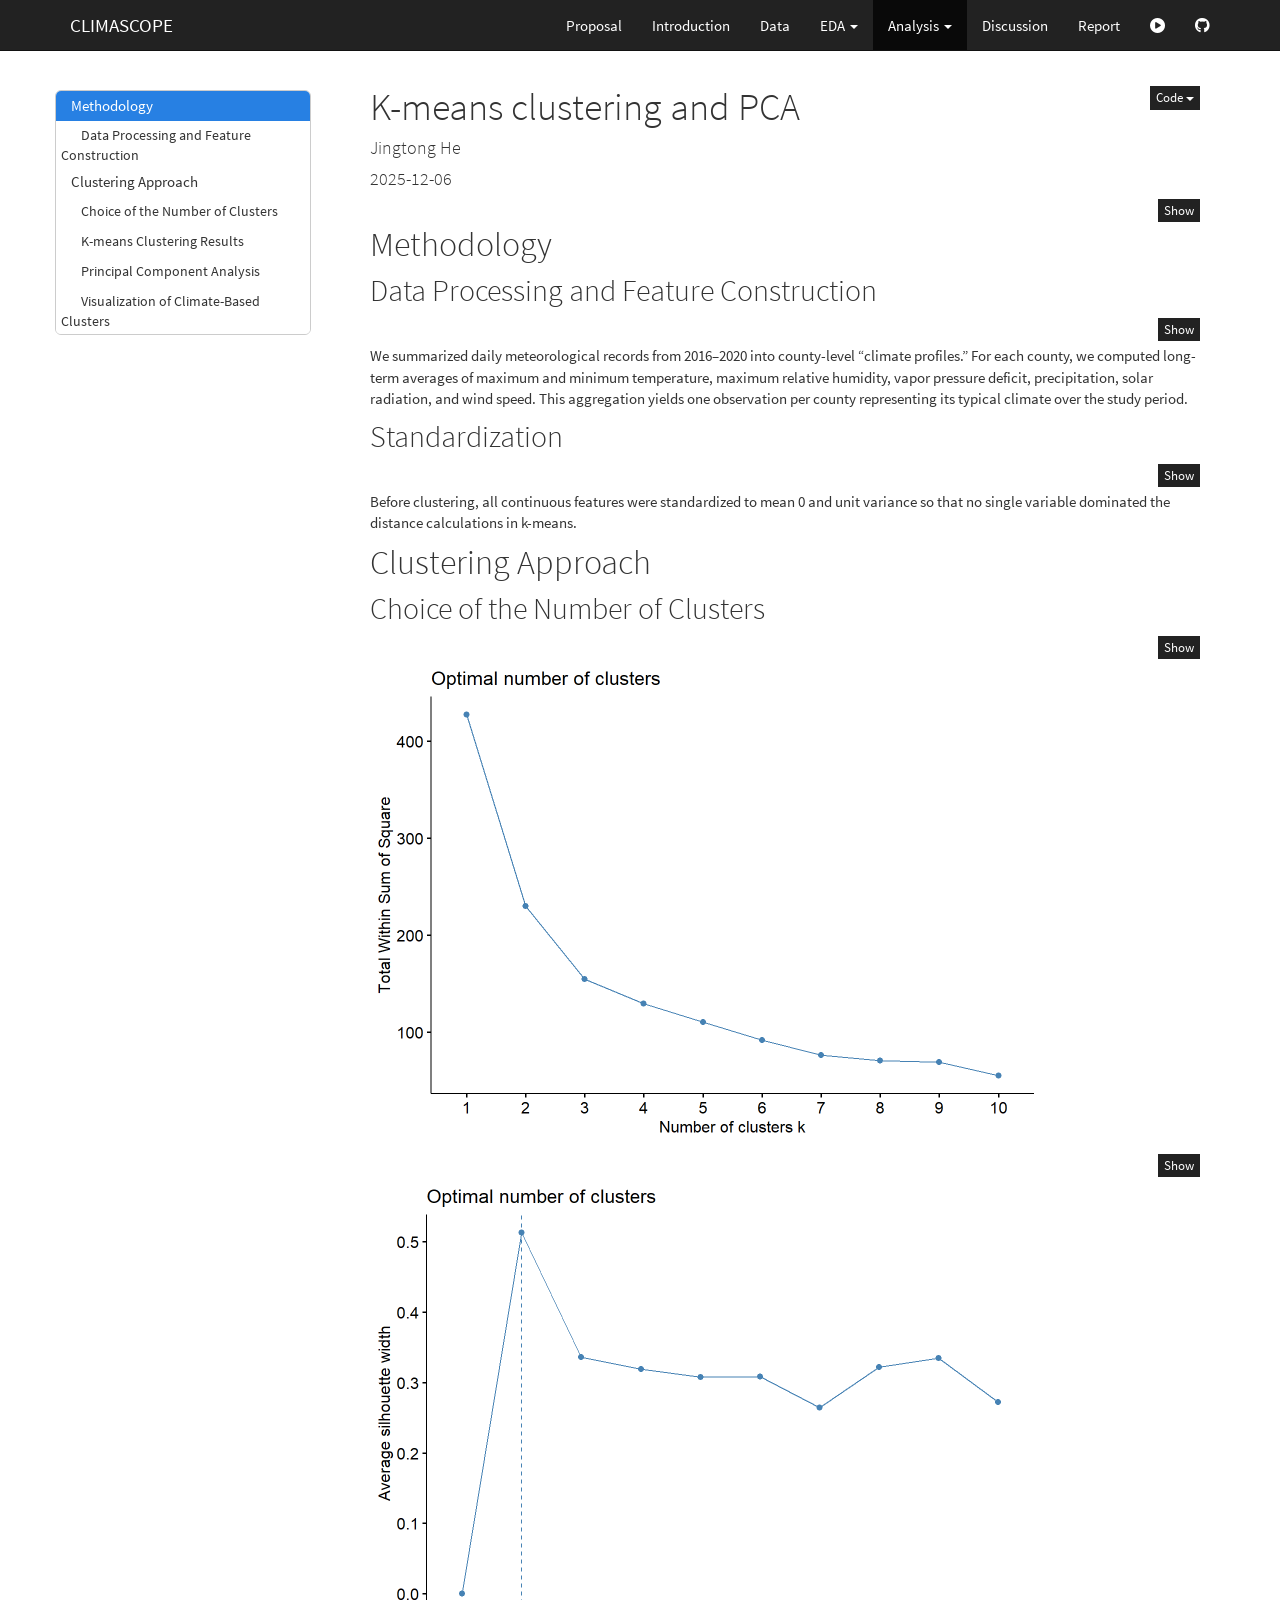
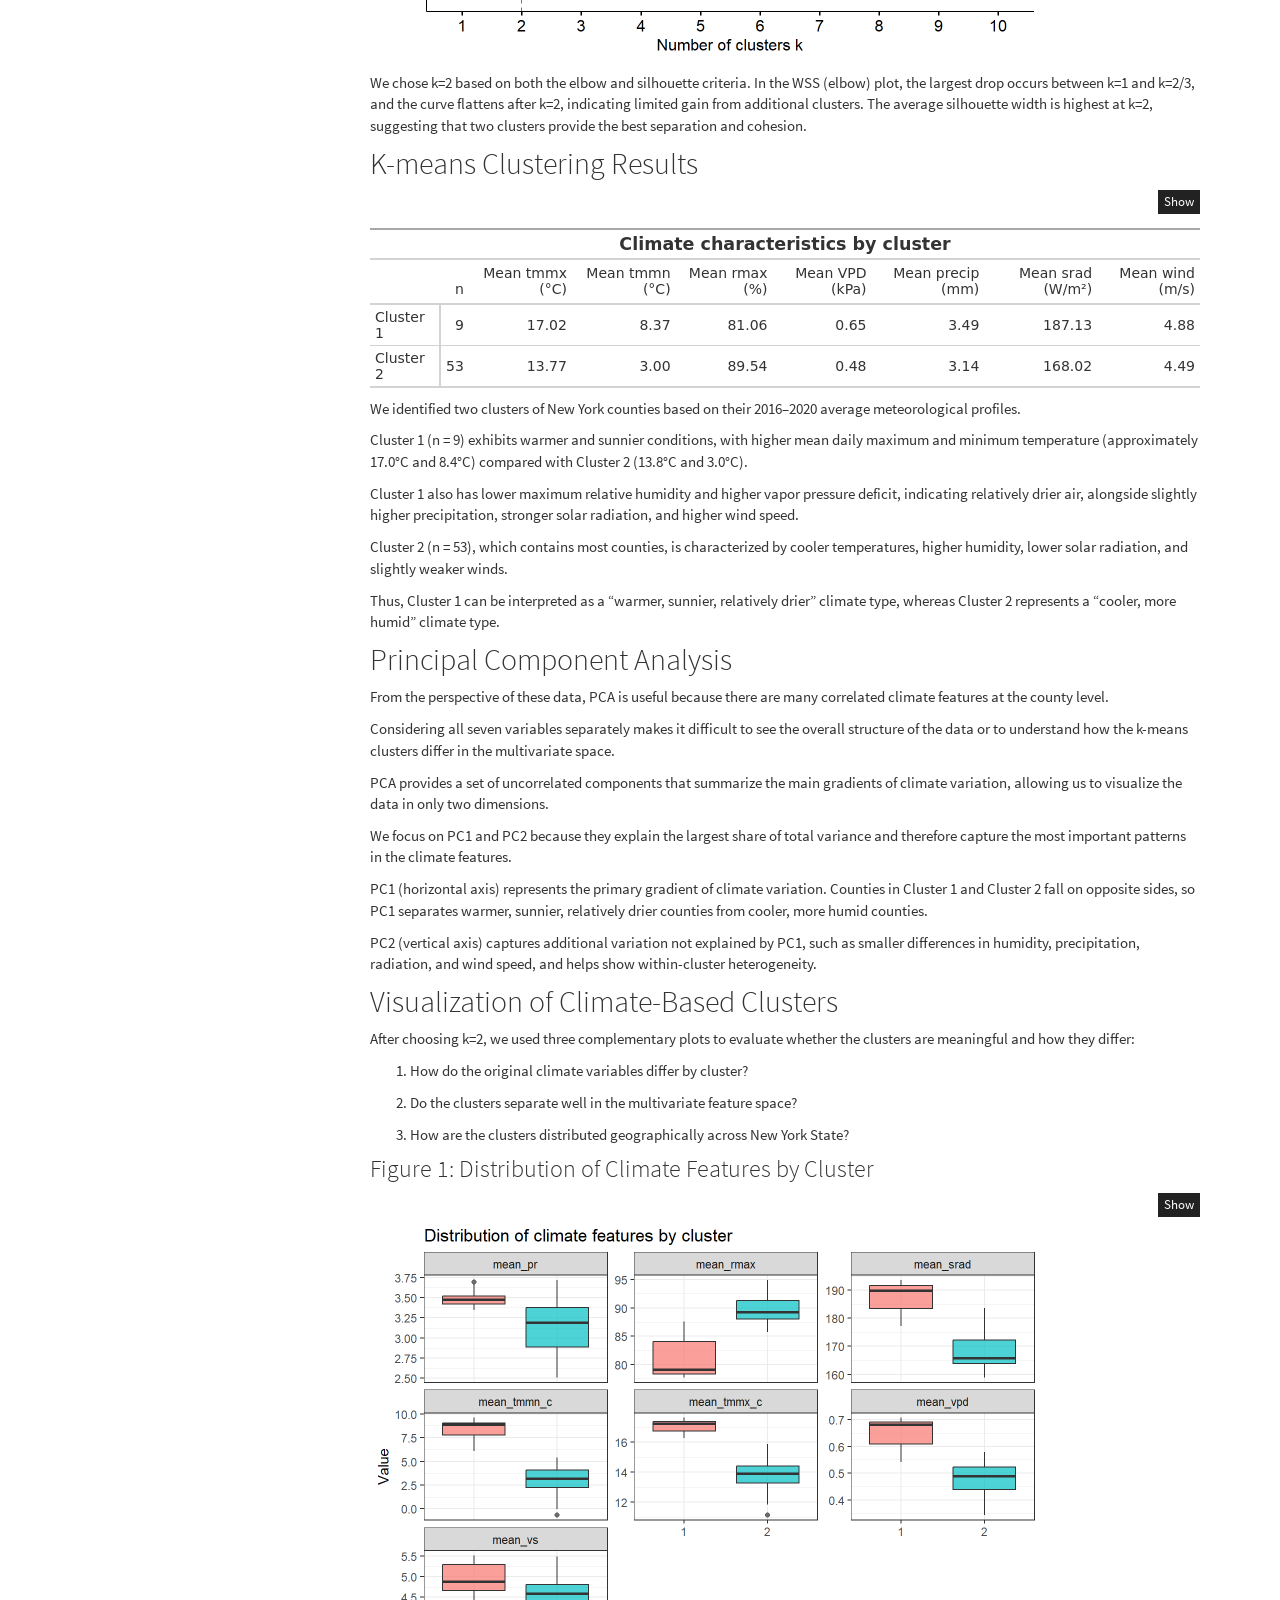
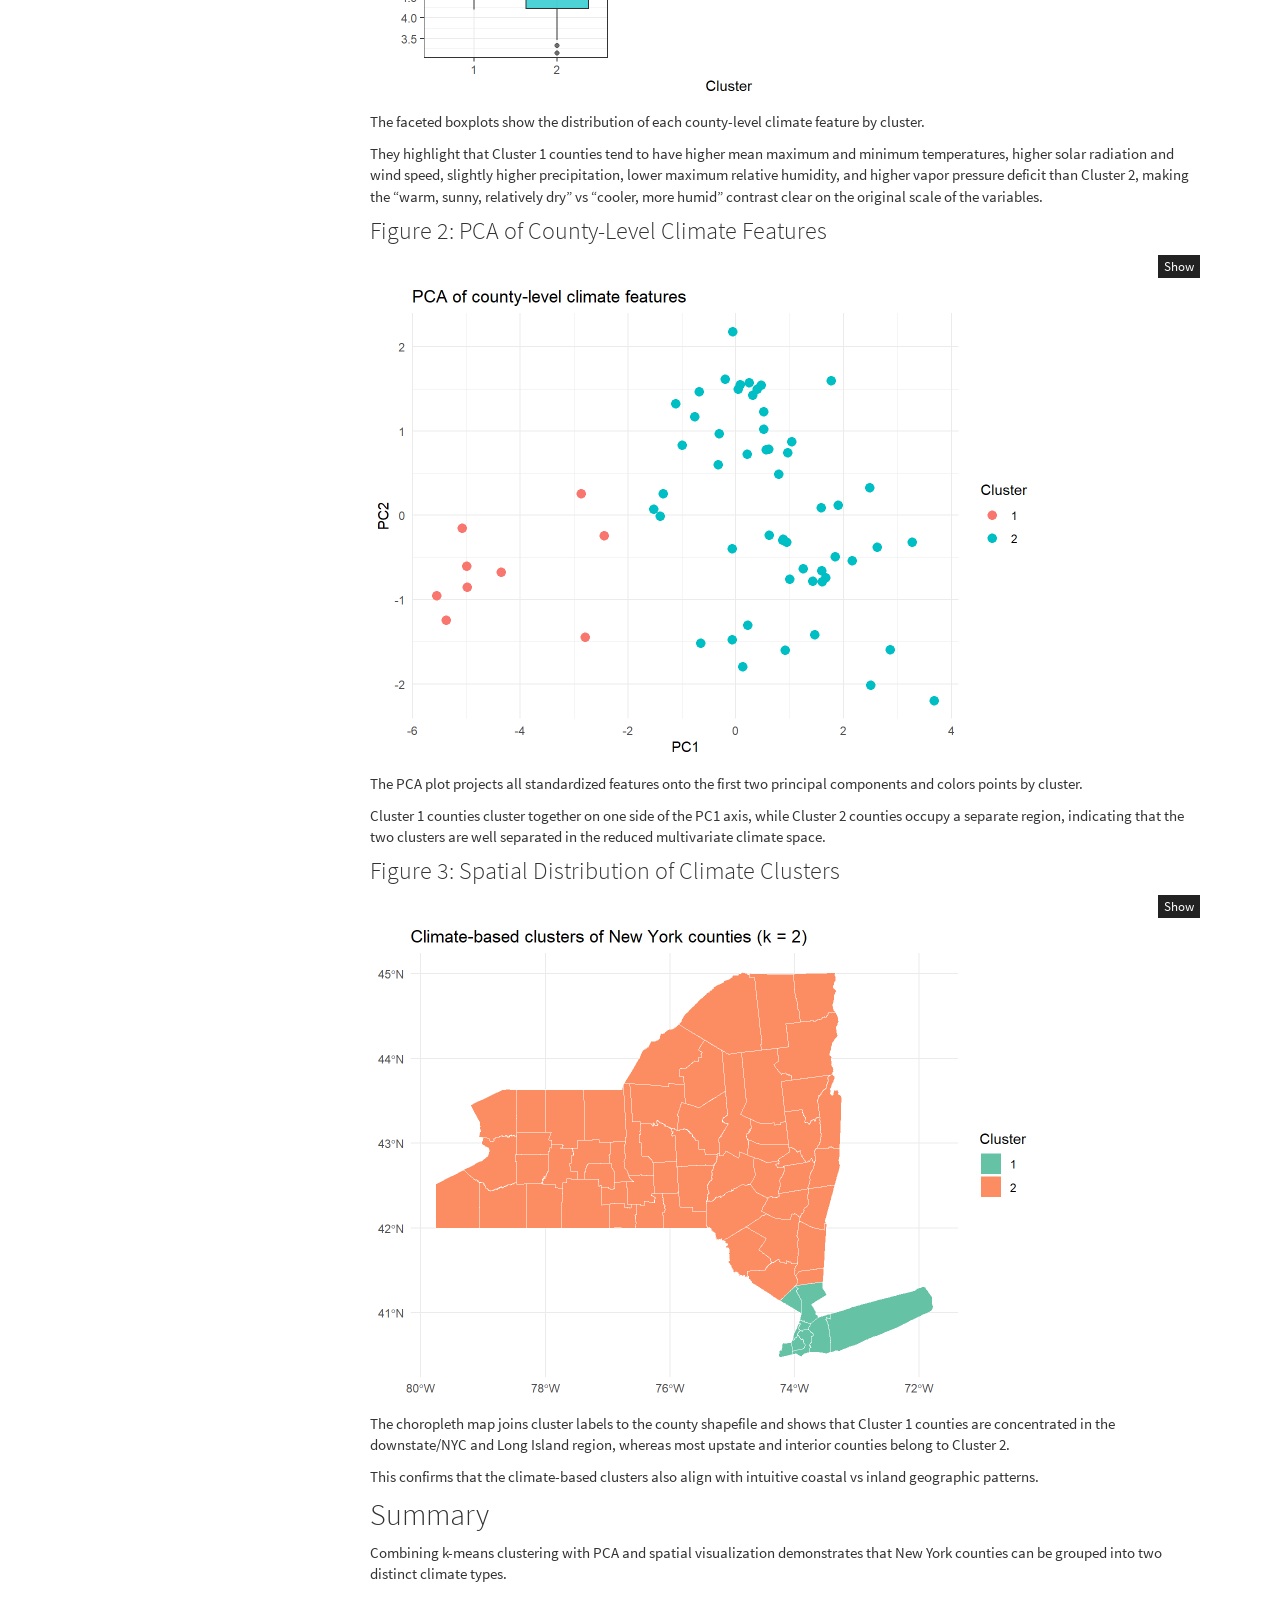
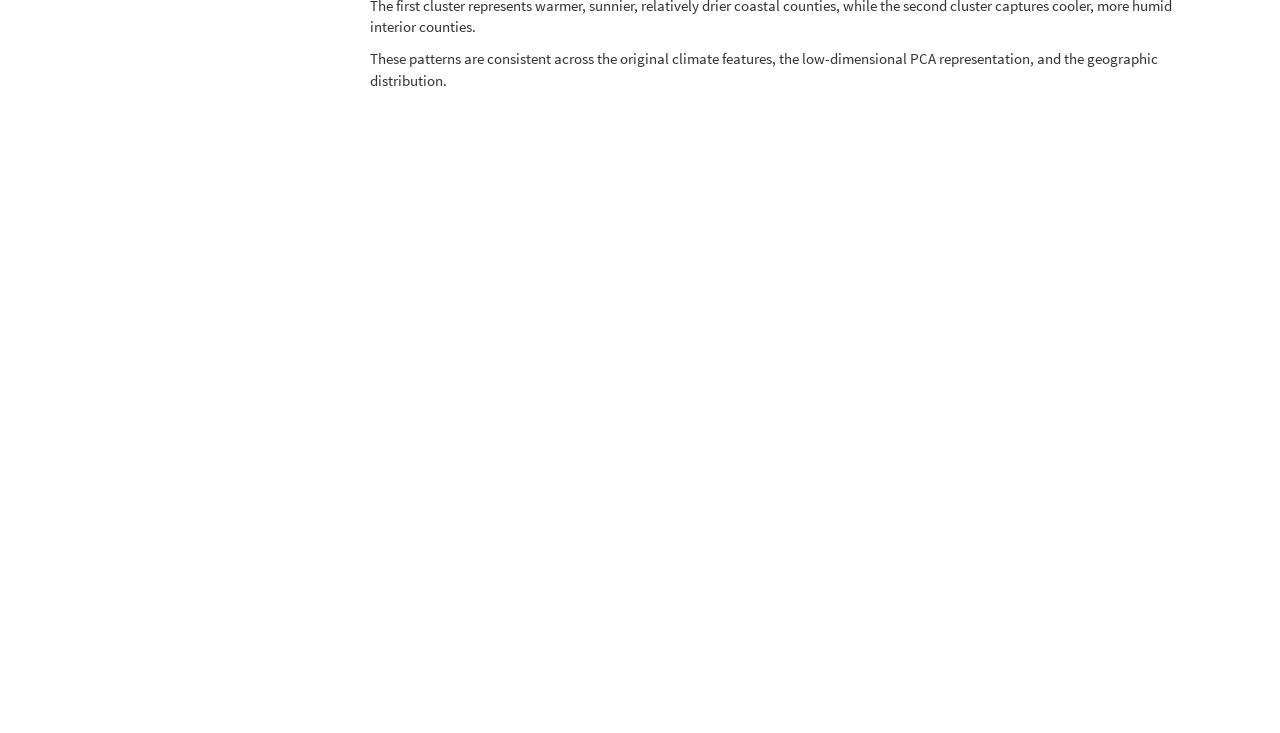
==== cluster.html @ d2698d40 "website 2.0" ====
<!DOCTYPE html>

<html>

<head>

<meta charset="utf-8" />
<meta name="generator" content="pandoc" />
<meta http-equiv="X-UA-Compatible" content="IE=EDGE" />


<meta name="author" content="Jingtong He" />

<meta name="date" content="2025-12-06" />

<title>K-means clustering and PCA</title>

<script src="site_libs/header-attrs-2.29/header-attrs.js"></script>
<script src="site_libs/jquery-3.6.0/jquery-3.6.0.min.js"></script>
<meta name="viewport" content="width=device-width, initial-scale=1" />
<link href="site_libs/bootstrap-3.3.5/css/cosmo.min.css" rel="stylesheet" />
<script src="site_libs/bootstrap-3.3.5/js/bootstrap.min.js"></script>
<script src="site_libs/bootstrap-3.3.5/shim/html5shiv.min.js"></script>
<script src="site_libs/bootstrap-3.3.5/shim/respond.min.js"></script>
<style>h1 {font-size: 34px;}
       h1.title {font-size: 38px;}
       h2 {font-size: 30px;}
       h3 {font-size: 24px;}
       h4 {font-size: 18px;}
       h5 {font-size: 16px;}
       h6 {font-size: 12px;}
       code {color: inherit; background-color: rgba(0, 0, 0, 0.04);}
       pre:not([class]) { background-color: white }</style>
<script src="site_libs/jqueryui-1.13.2/jquery-ui.min.js"></script>
<link href="site_libs/tocify-1.9.1/jquery.tocify.css" rel="stylesheet" />
<script src="site_libs/tocify-1.9.1/jquery.tocify.js"></script>
<script src="site_libs/navigation-1.1/tabsets.js"></script>
<script src="site_libs/navigation-1.1/codefolding.js"></script>
<link href="site_libs/highlightjs-9.12.0/textmate.css" rel="stylesheet" />
<script src="site_libs/highlightjs-9.12.0/highlight.js"></script>
<link href="site_libs/font-awesome-6.5.2/css/all.min.css" rel="stylesheet" />
<link href="site_libs/font-awesome-6.5.2/css/v4-shims.min.css" rel="stylesheet" />

<style type="text/css">
  code{white-space: pre-wrap;}
  span.smallcaps{font-variant: small-caps;}
  span.underline{text-decoration: underline;}
  div.column{display: inline-block; vertical-align: top; width: 50%;}
  div.hanging-indent{margin-left: 1.5em; text-indent: -1.5em;}
  ul.task-list{list-style: none;}
    </style>

<style type="text/css">code{white-space: pre;}</style>
<script type="text/javascript">
if (window.hljs) {
  hljs.configure({languages: []});
  hljs.initHighlightingOnLoad();
  if (document.readyState && document.readyState === "complete") {
    window.setTimeout(function() { hljs.initHighlighting(); }, 0);
  }
}
</script>









<style type = "text/css">
.main-container {
  max-width: 940px;
  margin-left: auto;
  margin-right: auto;
}
img {
  max-width:100%;
}
.tabbed-pane {
  padding-top: 12px;
}
.html-widget {
  margin-bottom: 20px;
}
button.code-folding-btn:focus {
  outline: none;
}
summary {
  display: list-item;
}
details > summary > p:only-child {
  display: inline;
}
pre code {
  padding: 0;
}
</style>


<style type="text/css">
.dropdown-submenu {
  position: relative;
}
.dropdown-submenu>.dropdown-menu {
  top: 0;
  left: 100%;
  margin-top: -6px;
  margin-left: -1px;
  border-radius: 0 6px 6px 6px;
}
.dropdown-submenu:hover>.dropdown-menu {
  display: block;
}
.dropdown-submenu>a:after {
  display: block;
  content: " ";
  float: right;
  width: 0;
  height: 0;
  border-color: transparent;
  border-style: solid;
  border-width: 5px 0 5px 5px;
  border-left-color: #cccccc;
  margin-top: 5px;
  margin-right: -10px;
}
.dropdown-submenu:hover>a:after {
  border-left-color: #adb5bd;
}
.dropdown-submenu.pull-left {
  float: none;
}
.dropdown-submenu.pull-left>.dropdown-menu {
  left: -100%;
  margin-left: 10px;
  border-radius: 6px 0 6px 6px;
}
</style>

<script type="text/javascript">
// manage active state of menu based on current page
$(document).ready(function () {
  // active menu anchor
  href = window.location.pathname
  href = href.substr(href.lastIndexOf('/') + 1)
  if (href === "")
    href = "index.html";
  var menuAnchor = $('a[href="' + href + '"]');

  // mark the anchor link active (and if it's in a dropdown, also mark that active)
  var dropdown = menuAnchor.closest('li.dropdown');
  if (window.bootstrap) { // Bootstrap 4+
    menuAnchor.addClass('active');
    dropdown.find('> .dropdown-toggle').addClass('active');
  } else { // Bootstrap 3
    menuAnchor.parent().addClass('active');
    dropdown.addClass('active');
  }

  // Navbar adjustments
  var navHeight = $(".navbar").first().height() + 15;
  var style = document.createElement('style');
  var pt = "padding-top: " + navHeight + "px; ";
  var mt = "margin-top: -" + navHeight + "px; ";
  var css = "";
  // offset scroll position for anchor links (for fixed navbar)
  for (var i = 1; i <= 6; i++) {
    css += ".section h" + i + "{ " + pt + mt + "}\n";
  }
  style.innerHTML = "body {" + pt + "padding-bottom: 40px; }\n" + css;
  document.head.appendChild(style);
});
</script>

<!-- tabsets -->

<style type="text/css">
.tabset-dropdown > .nav-tabs {
  display: inline-table;
  max-height: 500px;
  min-height: 44px;
  overflow-y: auto;
  border: 1px solid #ddd;
  border-radius: 4px;
}

.tabset-dropdown > .nav-tabs > li.active:before, .tabset-dropdown > .nav-tabs.nav-tabs-open:before {
  content: "\e259";
  font-family: 'Glyphicons Halflings';
  display: inline-block;
  padding: 10px;
  border-right: 1px solid #ddd;
}

.tabset-dropdown > .nav-tabs.nav-tabs-open > li.active:before {
  content: "\e258";
  font-family: 'Glyphicons Halflings';
  border: none;
}

.tabset-dropdown > .nav-tabs > li.active {
  display: block;
}

.tabset-dropdown > .nav-tabs > li > a,
.tabset-dropdown > .nav-tabs > li > a:focus,
.tabset-dropdown > .nav-tabs > li > a:hover {
  border: none;
  display: inline-block;
  border-radius: 4px;
  background-color: transparent;
}

.tabset-dropdown > .nav-tabs.nav-tabs-open > li {
  display: block;
  float: none;
}

.tabset-dropdown > .nav-tabs > li {
  display: none;
}
</style>

<!-- code folding -->
<style type="text/css">
.code-folding-btn { margin-bottom: 4px; }
</style>



<style type="text/css">

#TOC {
  margin: 25px 0px 20px 0px;
}
@media (max-width: 768px) {
#TOC {
  position: relative;
  width: 100%;
}
}

@media print {
.toc-content {
  /* see https://github.com/w3c/csswg-drafts/issues/4434 */
  float: right;
}
}

.toc-content {
  padding-left: 30px;
  padding-right: 40px;
}

div.main-container {
  max-width: 1200px;
}

div.tocify {
  width: 20%;
  max-width: 260px;
  max-height: 85%;
}

@media (min-width: 768px) and (max-width: 991px) {
  div.tocify {
    width: 25%;
  }
}

@media (max-width: 767px) {
  div.tocify {
    width: 100%;
    max-width: none;
  }
}

.tocify ul, .tocify li {
  line-height: 20px;
}

.tocify-subheader .tocify-item {
  font-size: 0.90em;
}

.tocify .list-group-item {
  border-radius: 0px;
}


</style>



</head>

<body>


<div class="container-fluid main-container">


<!-- setup 3col/9col grid for toc_float and main content  -->
<div class="row">
<div class="col-xs-12 col-sm-4 col-md-3">
<div id="TOC" class="tocify">
</div>
</div>

<div class="toc-content col-xs-12 col-sm-8 col-md-9">




<div class="navbar navbar-default  navbar-fixed-top" role="navigation">
  <div class="container">
    <div class="navbar-header">
      <button type="button" class="navbar-toggle collapsed" data-toggle="collapse" data-bs-toggle="collapse" data-target="#navbar" data-bs-target="#navbar">
        <span class="icon-bar"></span>
        <span class="icon-bar"></span>
        <span class="icon-bar"></span>
      </button>
      <a class="navbar-brand" href="index.html">CLIMASCOPE</a>
    </div>
    <div id="navbar" class="navbar-collapse collapse">
      <ul class="nav navbar-nav">
        
      </ul>
      <ul class="nav navbar-nav navbar-right">
        <li>
  <a href="meteor.html">Proposal</a>
</li>
<li>
  <a href="Introduction.html">Introduction</a>
</li>
<li>
  <a href="data.html">Data</a>
</li>
<li class="dropdown">
  <a href="#" class="dropdown-toggle" data-toggle="dropdown" role="button" data-bs-toggle="dropdown" aria-expanded="false">
    EDA
     
    <span class="caret"></span>
  </a>
  <ul class="dropdown-menu" role="menu">
    <li>
      <a href="EDA.html">Main Predictors</a>
    </li>
    <li>
      <a href="https://xucy2347.shinyapps.io/NYmeteor_dashboard/">Data Presentation</a>
    </li>
  </ul>
</li>
<li class="dropdown">
  <a href="#" class="dropdown-toggle" data-toggle="dropdown" role="button" data-bs-toggle="dropdown" aria-expanded="false">
    Analysis
     
    <span class="caret"></span>
  </a>
  <ul class="dropdown-menu" role="menu">
    <li>
      <a href="cluster.html">K-means clustering and PCA</a>
    </li>
    <li>
      <a href="prediction.html">Prediction</a>
    </li>
  </ul>
</li>
<li>
  <a href="discussion.html">Discussion</a>
</li>
<li>
  <a href="report.html">Report</a>
</li>
<li>
  <a href="screencast.html">
    <span class="fa fa-play-circle"></span>
     
  </a>
</li>
<li>
  <a href="https://github.com/jt4977/meteor.github.io.git">
    <span class="fa fa-github"></span>
     
  </a>
</li>
      </ul>
    </div><!--/.nav-collapse -->
  </div><!--/.container -->
</div><!--/.navbar -->

<div id="header">

<div class="btn-group pull-right float-right">
<button type="button" class="btn btn-default btn-xs btn-secondary btn-sm dropdown-toggle" data-toggle="dropdown" data-bs-toggle="dropdown" aria-haspopup="true" aria-expanded="false"><span>Code</span> <span class="caret"></span></button>
<ul class="dropdown-menu dropdown-menu-right" style="min-width: 50px;">
<li><a id="rmd-show-all-code" href="#">Show All Code</a></li>
<li><a id="rmd-hide-all-code" href="#">Hide All Code</a></li>
</ul>
</div>



<h1 class="title toc-ignore">K-means clustering and PCA</h1>
<h4 class="author">Jingtong He</h4>
<h4 class="date">2025-12-06</h4>

</div>


<pre class="r"><code>knitr::opts_chunk$set(message = FALSE, warning = FALSE)
library(dplyr)
library(lubridate)
library(sf)
library(tidyverse)
library(factoextra)
library(ggplot2)

county_fips_df &lt;- st_read(&quot;df_gen/data/NYcounty_fips&quot;, quiet = TRUE)
weather &lt;- read.csv(&quot;df_gen/data/meteor_2016to20_NY.csv&quot;)</code></pre>
<div id="methodology" class="section level1">
<h1>Methodology</h1>
<div id="data-processing-and-feature-construction"
class="section level2">
<h2>Data Processing and Feature Construction</h2>
<pre class="r"><code>weather2 &lt;- weather |&gt;
mutate(
tmmx_c = tmmx - 273.15,
tmmn_c = tmmn - 273.15,
year   = year(date),
month  = month(date)
)

county_feat &lt;- weather2 |&gt;
group_by(county) |&gt;
summarise(
mean_tmmx_c = mean(tmmx_c, na.rm = TRUE),
mean_tmmn_c = mean(tmmn_c, na.rm = TRUE),
mean_rmax   = mean(rmax,   na.rm = TRUE),
mean_vpd    = mean(vpd,    na.rm = TRUE),
mean_pr     = mean(pr,     na.rm = TRUE),
mean_srad   = mean(srad,   na.rm = TRUE),
mean_vs     = mean(vs,     na.rm = TRUE),
.groups = &quot;drop&quot;
)</code></pre>
<p>We summarized daily meteorological records from 2016–2020 into
county-level “climate profiles.” For each county, we computed long-term
averages of maximum and minimum temperature, maximum relative humidity,
vapor pressure deficit, precipitation, solar radiation, and wind speed.
This aggregation yields one observation per county representing its
typical climate over the study period.</p>
</div>
<div id="standardization" class="section level2">
<h2>Standardization</h2>
<pre class="r"><code>feat_mat &lt;- county_feat |&gt;
select(-county) |&gt;
scale() |&gt;
as.matrix()</code></pre>
<p>Before clustering, all continuous features were standardized to mean
0 and unit variance so that no single variable dominated the distance
calculations in k-means.</p>
</div>
</div>
<div id="clustering-approach" class="section level1">
<h1>Clustering Approach</h1>
<div id="choice-of-the-number-of-clusters" class="section level2">
<h2>Choice of the Number of Clusters</h2>
<pre class="r"><code>set.seed(123)

fviz_nbclust(feat_mat, kmeans, method = &quot;wss&quot;)</code></pre>
<p><img src="cluster_files/figure-html/unnamed-chunk-4-1.png" width="672" /></p>
<pre class="r"><code>fviz_nbclust(feat_mat, kmeans, method = &quot;silhouette&quot;)</code></pre>
<p><img src="cluster_files/figure-html/unnamed-chunk-4-2.png" width="672" /></p>
<p>We chose k=2 based on both the elbow and silhouette criteria. In the
WSS (elbow) plot, the largest drop occurs between k=1 and k=2/3, and the
curve flattens after k=2, indicating limited gain from additional
clusters. The average silhouette width is highest at k=2, suggesting
that two clusters provide the best separation and cohesion.</p>
</div>
<div id="k-means-clustering-results" class="section level2">
<h2>K-means Clustering Results</h2>
<pre class="r"><code>library(gt)

cluster_table &lt;- cluster_summary |&gt;
  mutate(
    cluster = if_else(cluster == 1, &quot;Cluster 1&quot;, &quot;Cluster 2&quot;)
  ) |&gt;
  gt(rowname_col = &quot;cluster&quot;) |&gt;
  tab_header(
    title = md(&quot;**Climate characteristics by cluster**&quot;)
  ) |&gt;
  cols_label(
    n_counties  = &quot;n&quot;,
    mean_tmmx_c = &quot;Mean tmmx (°C)&quot;,
    mean_tmmn_c = &quot;Mean tmmn (°C)&quot;,
    mean_rmax   = &quot;Mean rmax (%)&quot;,
    mean_vpd    = &quot;Mean VPD (kPa)&quot;,
    mean_pr     = &quot;Mean precip (mm)&quot;,
    mean_srad   = &quot;Mean srad (W/m²)&quot;,
    mean_vs     = &quot;Mean wind (m/s)&quot;
  ) |&gt;
  fmt_number(
    columns = c(mean_tmmx_c:mean_vs),
    decimals = 2
  ) |&gt;
  tab_options(
    table.font.size = px(14),
    data_row.padding = px(4)
  )

cluster_table</code></pre>
<div id="ynywchplyn" style="padding-left:0px;padding-right:0px;padding-top:10px;padding-bottom:10px;overflow-x:auto;overflow-y:auto;width:auto;height:auto;">
<style>#ynywchplyn table {
  font-family: system-ui, 'Segoe UI', Roboto, Helvetica, Arial, sans-serif, 'Apple Color Emoji', 'Segoe UI Emoji', 'Segoe UI Symbol', 'Noto Color Emoji';
  -webkit-font-smoothing: antialiased;
  -moz-osx-font-smoothing: grayscale;
}

#ynywchplyn thead, #ynywchplyn tbody, #ynywchplyn tfoot, #ynywchplyn tr, #ynywchplyn td, #ynywchplyn th {
  border-style: none;
}

#ynywchplyn p {
  margin: 0;
  padding: 0;
}

#ynywchplyn .gt_table {
  display: table;
  border-collapse: collapse;
  line-height: normal;
  margin-left: auto;
  margin-right: auto;
  color: #333333;
  font-size: 14px;
  font-weight: normal;
  font-style: normal;
  background-color: #FFFFFF;
  width: auto;
  border-top-style: solid;
  border-top-width: 2px;
  border-top-color: #A8A8A8;
  border-right-style: none;
  border-right-width: 2px;
  border-right-color: #D3D3D3;
  border-bottom-style: solid;
  border-bottom-width: 2px;
  border-bottom-color: #A8A8A8;
  border-left-style: none;
  border-left-width: 2px;
  border-left-color: #D3D3D3;
}

#ynywchplyn .gt_caption {
  padding-top: 4px;
  padding-bottom: 4px;
}

#ynywchplyn .gt_title {
  color: #333333;
  font-size: 125%;
  font-weight: initial;
  padding-top: 4px;
  padding-bottom: 4px;
  padding-left: 5px;
  padding-right: 5px;
  border-bottom-color: #FFFFFF;
  border-bottom-width: 0;
}

#ynywchplyn .gt_subtitle {
  color: #333333;
  font-size: 85%;
  font-weight: initial;
  padding-top: 3px;
  padding-bottom: 5px;
  padding-left: 5px;
  padding-right: 5px;
  border-top-color: #FFFFFF;
  border-top-width: 0;
}

#ynywchplyn .gt_heading {
  background-color: #FFFFFF;
  text-align: center;
  border-bottom-color: #FFFFFF;
  border-left-style: none;
  border-left-width: 1px;
  border-left-color: #D3D3D3;
  border-right-style: none;
  border-right-width: 1px;
  border-right-color: #D3D3D3;
}

#ynywchplyn .gt_bottom_border {
  border-bottom-style: solid;
  border-bottom-width: 2px;
  border-bottom-color: #D3D3D3;
}

#ynywchplyn .gt_col_headings {
  border-top-style: solid;
  border-top-width: 2px;
  border-top-color: #D3D3D3;
  border-bottom-style: solid;
  border-bottom-width: 2px;
  border-bottom-color: #D3D3D3;
  border-left-style: none;
  border-left-width: 1px;
  border-left-color: #D3D3D3;
  border-right-style: none;
  border-right-width: 1px;
  border-right-color: #D3D3D3;
}

#ynywchplyn .gt_col_heading {
  color: #333333;
  background-color: #FFFFFF;
  font-size: 100%;
  font-weight: normal;
  text-transform: inherit;
  border-left-style: none;
  border-left-width: 1px;
  border-left-color: #D3D3D3;
  border-right-style: none;
  border-right-width: 1px;
  border-right-color: #D3D3D3;
  vertical-align: bottom;
  padding-top: 5px;
  padding-bottom: 6px;
  padding-left: 5px;
  padding-right: 5px;
  overflow-x: hidden;
}

#ynywchplyn .gt_column_spanner_outer {
  color: #333333;
  background-color: #FFFFFF;
  font-size: 100%;
  font-weight: normal;
  text-transform: inherit;
  padding-top: 0;
  padding-bottom: 0;
  padding-left: 4px;
  padding-right: 4px;
}

#ynywchplyn .gt_column_spanner_outer:first-child {
  padding-left: 0;
}

#ynywchplyn .gt_column_spanner_outer:last-child {
  padding-right: 0;
}

#ynywchplyn .gt_column_spanner {
  border-bottom-style: solid;
  border-bottom-width: 2px;
  border-bottom-color: #D3D3D3;
  vertical-align: bottom;
  padding-top: 5px;
  padding-bottom: 5px;
  overflow-x: hidden;
  display: inline-block;
  width: 100%;
}

#ynywchplyn .gt_spanner_row {
  border-bottom-style: hidden;
}

#ynywchplyn .gt_group_heading {
  padding-top: 8px;
  padding-bottom: 8px;
  padding-left: 5px;
  padding-right: 5px;
  color: #333333;
  background-color: #FFFFFF;
  font-size: 100%;
  font-weight: initial;
  text-transform: inherit;
  border-top-style: solid;
  border-top-width: 2px;
  border-top-color: #D3D3D3;
  border-bottom-style: solid;
  border-bottom-width: 2px;
  border-bottom-color: #D3D3D3;
  border-left-style: none;
  border-left-width: 1px;
  border-left-color: #D3D3D3;
  border-right-style: none;
  border-right-width: 1px;
  border-right-color: #D3D3D3;
  vertical-align: middle;
  text-align: left;
}

#ynywchplyn .gt_empty_group_heading {
  padding: 0.5px;
  color: #333333;
  background-color: #FFFFFF;
  font-size: 100%;
  font-weight: initial;
  border-top-style: solid;
  border-top-width: 2px;
  border-top-color: #D3D3D3;
  border-bottom-style: solid;
  border-bottom-width: 2px;
  border-bottom-color: #D3D3D3;
  vertical-align: middle;
}

#ynywchplyn .gt_from_md > :first-child {
  margin-top: 0;
}

#ynywchplyn .gt_from_md > :last-child {
  margin-bottom: 0;
}

#ynywchplyn .gt_row {
  padding-top: 4px;
  padding-bottom: 4px;
  padding-left: 5px;
  padding-right: 5px;
  margin: 10px;
  border-top-style: solid;
  border-top-width: 1px;
  border-top-color: #D3D3D3;
  border-left-style: none;
  border-left-width: 1px;
  border-left-color: #D3D3D3;
  border-right-style: none;
  border-right-width: 1px;
  border-right-color: #D3D3D3;
  vertical-align: middle;
  overflow-x: hidden;
}

#ynywchplyn .gt_stub {
  color: #333333;
  background-color: #FFFFFF;
  font-size: 100%;
  font-weight: initial;
  text-transform: inherit;
  border-right-style: solid;
  border-right-width: 2px;
  border-right-color: #D3D3D3;
  padding-left: 5px;
  padding-right: 5px;
}

#ynywchplyn .gt_stub_row_group {
  color: #333333;
  background-color: #FFFFFF;
  font-size: 100%;
  font-weight: initial;
  text-transform: inherit;
  border-right-style: solid;
  border-right-width: 2px;
  border-right-color: #D3D3D3;
  padding-left: 5px;
  padding-right: 5px;
  vertical-align: top;
}

#ynywchplyn .gt_row_group_first td {
  border-top-width: 2px;
}

#ynywchplyn .gt_row_group_first th {
  border-top-width: 2px;
}

#ynywchplyn .gt_summary_row {
  color: #333333;
  background-color: #FFFFFF;
  text-transform: inherit;
  padding-top: 8px;
  padding-bottom: 8px;
  padding-left: 5px;
  padding-right: 5px;
}

#ynywchplyn .gt_first_summary_row {
  border-top-style: solid;
  border-top-color: #D3D3D3;
}

#ynywchplyn .gt_first_summary_row.thick {
  border-top-width: 2px;
}

#ynywchplyn .gt_last_summary_row {
  padding-top: 8px;
  padding-bottom: 8px;
  padding-left: 5px;
  padding-right: 5px;
  border-bottom-style: solid;
  border-bottom-width: 2px;
  border-bottom-color: #D3D3D3;
}

#ynywchplyn .gt_grand_summary_row {
  color: #333333;
  background-color: #FFFFFF;
  text-transform: inherit;
  padding-top: 8px;
  padding-bottom: 8px;
  padding-left: 5px;
  padding-right: 5px;
}

#ynywchplyn .gt_first_grand_summary_row {
  padding-top: 8px;
  padding-bottom: 8px;
  padding-left: 5px;
  padding-right: 5px;
  border-top-style: double;
  border-top-width: 6px;
  border-top-color: #D3D3D3;
}

#ynywchplyn .gt_last_grand_summary_row_top {
  padding-top: 8px;
  padding-bottom: 8px;
  padding-left: 5px;
  padding-right: 5px;
  border-bottom-style: double;
  border-bottom-width: 6px;
  border-bottom-color: #D3D3D3;
}

#ynywchplyn .gt_striped {
  background-color: rgba(128, 128, 128, 0.05);
}

#ynywchplyn .gt_table_body {
  border-top-style: solid;
  border-top-width: 2px;
  border-top-color: #D3D3D3;
  border-bottom-style: solid;
  border-bottom-width: 2px;
  border-bottom-color: #D3D3D3;
}

#ynywchplyn .gt_footnotes {
  color: #333333;
  background-color: #FFFFFF;
  border-bottom-style: none;
  border-bottom-width: 2px;
  border-bottom-color: #D3D3D3;
  border-left-style: none;
  border-left-width: 2px;
  border-left-color: #D3D3D3;
  border-right-style: none;
  border-right-width: 2px;
  border-right-color: #D3D3D3;
}

#ynywchplyn .gt_footnote {
  margin: 0px;
  font-size: 90%;
  padding-top: 4px;
  padding-bottom: 4px;
  padding-left: 5px;
  padding-right: 5px;
}

#ynywchplyn .gt_sourcenotes {
  color: #333333;
  background-color: #FFFFFF;
  border-bottom-style: none;
  border-bottom-width: 2px;
  border-bottom-color: #D3D3D3;
  border-left-style: none;
  border-left-width: 2px;
  border-left-color: #D3D3D3;
  border-right-style: none;
  border-right-width: 2px;
  border-right-color: #D3D3D3;
}

#ynywchplyn .gt_sourcenote {
  font-size: 90%;
  padding-top: 4px;
  padding-bottom: 4px;
  padding-left: 5px;
  padding-right: 5px;
}

#ynywchplyn .gt_left {
  text-align: left;
}

#ynywchplyn .gt_center {
  text-align: center;
}

#ynywchplyn .gt_right {
  text-align: right;
  font-variant-numeric: tabular-nums;
}

#ynywchplyn .gt_font_normal {
  font-weight: normal;
}

#ynywchplyn .gt_font_bold {
  font-weight: bold;
}

#ynywchplyn .gt_font_italic {
  font-style: italic;
}

#ynywchplyn .gt_super {
  font-size: 65%;
}

#ynywchplyn .gt_footnote_marks {
  font-size: 75%;
  vertical-align: 0.4em;
  position: initial;
}

#ynywchplyn .gt_asterisk {
  font-size: 100%;
  vertical-align: 0;
}

#ynywchplyn .gt_indent_1 {
  text-indent: 5px;
}

#ynywchplyn .gt_indent_2 {
  text-indent: 10px;
}

#ynywchplyn .gt_indent_3 {
  text-indent: 15px;
}

#ynywchplyn .gt_indent_4 {
  text-indent: 20px;
}

#ynywchplyn .gt_indent_5 {
  text-indent: 25px;
}

#ynywchplyn .katex-display {
  display: inline-flex !important;
  margin-bottom: 0.75em !important;
}

#ynywchplyn div.Reactable > div.rt-table > div.rt-thead > div.rt-tr.rt-tr-group-header > div.rt-th-group:after {
  height: 0px !important;
}
</style>
<table class="gt_table" data-quarto-disable-processing="false" data-quarto-bootstrap="false">
  <thead>
    <tr class="gt_heading">
      <td colspan="9" class="gt_heading gt_title gt_font_normal gt_bottom_border" style><span class='gt_from_md'><strong>Climate characteristics by cluster</strong></span></td>
    </tr>
    
    <tr class="gt_col_headings">
      <th class="gt_col_heading gt_columns_bottom_border gt_left" rowspan="1" colspan="1" scope="col" id="a::stub"></th>
      <th class="gt_col_heading gt_columns_bottom_border gt_right" rowspan="1" colspan="1" scope="col" id="n_counties">n</th>
      <th class="gt_col_heading gt_columns_bottom_border gt_right" rowspan="1" colspan="1" scope="col" id="mean_tmmx_c">Mean tmmx (°C)</th>
      <th class="gt_col_heading gt_columns_bottom_border gt_right" rowspan="1" colspan="1" scope="col" id="mean_tmmn_c">Mean tmmn (°C)</th>
      <th class="gt_col_heading gt_columns_bottom_border gt_right" rowspan="1" colspan="1" scope="col" id="mean_rmax">Mean rmax (%)</th>
      <th class="gt_col_heading gt_columns_bottom_border gt_right" rowspan="1" colspan="1" scope="col" id="mean_vpd">Mean VPD (kPa)</th>
      <th class="gt_col_heading gt_columns_bottom_border gt_right" rowspan="1" colspan="1" scope="col" id="mean_pr">Mean precip (mm)</th>
      <th class="gt_col_heading gt_columns_bottom_border gt_right" rowspan="1" colspan="1" scope="col" id="mean_srad">Mean srad (W/m²)</th>
      <th class="gt_col_heading gt_columns_bottom_border gt_right" rowspan="1" colspan="1" scope="col" id="mean_vs">Mean wind (m/s)</th>
    </tr>
  </thead>
  <tbody class="gt_table_body">
    <tr><th id="stub_1_1" scope="row" class="gt_row gt_left gt_stub">Cluster 1</th>
<td headers="stub_1_1 n_counties" class="gt_row gt_right">9</td>
<td headers="stub_1_1 mean_tmmx_c" class="gt_row gt_right">17.02</td>
<td headers="stub_1_1 mean_tmmn_c" class="gt_row gt_right">8.37</td>
<td headers="stub_1_1 mean_rmax" class="gt_row gt_right">81.06</td>
<td headers="stub_1_1 mean_vpd" class="gt_row gt_right">0.65</td>
<td headers="stub_1_1 mean_pr" class="gt_row gt_right">3.49</td>
<td headers="stub_1_1 mean_srad" class="gt_row gt_right">187.13</td>
<td headers="stub_1_1 mean_vs" class="gt_row gt_right">4.88</td></tr>
    <tr><th id="stub_1_2" scope="row" class="gt_row gt_left gt_stub">Cluster 2</th>
<td headers="stub_1_2 n_counties" class="gt_row gt_right">53</td>
<td headers="stub_1_2 mean_tmmx_c" class="gt_row gt_right">13.77</td>
<td headers="stub_1_2 mean_tmmn_c" class="gt_row gt_right">3.00</td>
<td headers="stub_1_2 mean_rmax" class="gt_row gt_right">89.54</td>
<td headers="stub_1_2 mean_vpd" class="gt_row gt_right">0.48</td>
<td headers="stub_1_2 mean_pr" class="gt_row gt_right">3.14</td>
<td headers="stub_1_2 mean_srad" class="gt_row gt_right">168.02</td>
<td headers="stub_1_2 mean_vs" class="gt_row gt_right">4.49</td></tr>
  </tbody>
  
</table>
</div>
<p>We identified two clusters of New York counties based on their
2016–2020 average meteorological profiles.</p>
<p>Cluster 1 (n = 9) exhibits warmer and sunnier conditions, with higher
mean daily maximum and minimum temperature (approximately 17.0°C and
8.4°C) compared with Cluster 2 (13.8°C and 3.0°C).</p>
<p>Cluster 1 also has lower maximum relative humidity and higher vapor
pressure deficit, indicating relatively drier air, alongside slightly
higher precipitation, stronger solar radiation, and higher wind
speed.</p>
<p>Cluster 2 (n = 53), which contains most counties, is characterized by
cooler temperatures, higher humidity, lower solar radiation, and
slightly weaker winds.</p>
<p>Thus, Cluster 1 can be interpreted as a “warmer, sunnier, relatively
drier” climate type, whereas Cluster 2 represents a “cooler, more humid”
climate type.</p>
</div>
<div id="principal-component-analysis" class="section level2">
<h2>Principal Component Analysis</h2>
<p>From the perspective of these data, PCA is useful because there are
many correlated climate features at the county level.</p>
<p>Considering all seven variables separately makes it difficult to see
the overall structure of the data or to understand how the k-means
clusters differ in the multivariate space.</p>
<p>PCA provides a set of uncorrelated components that summarize the main
gradients of climate variation, allowing us to visualize the data in
only two dimensions.</p>
<p>We focus on PC1 and PC2 because they explain the largest share of
total variance and therefore capture the most important patterns in the
climate features.</p>
<p>PC1 (horizontal axis) represents the primary gradient of climate
variation. Counties in Cluster 1 and Cluster 2 fall on opposite sides,
so PC1 separates warmer, sunnier, relatively drier counties from cooler,
more humid counties.</p>
<p>PC2 (vertical axis) captures additional variation not explained by
PC1, such as smaller differences in humidity, precipitation, radiation,
and wind speed, and helps show within-cluster heterogeneity.</p>
</div>
<div id="visualization-of-climate-based-clusters"
class="section level2">
<h2>Visualization of Climate-Based Clusters</h2>
<p>After choosing k=2, we used three complementary plots to evaluate
whether the clusters are meaningful and how they differ:</p>
<ol style="list-style-type: decimal">
<li><p>How do the original climate variables differ by cluster?</p></li>
<li><p>Do the clusters separate well in the multivariate feature
space?</p></li>
<li><p>How are the clusters distributed geographically across New York
State?</p></li>
</ol>
<div id="figure-1-distribution-of-climate-features-by-cluster"
class="section level3">
<h3>Figure 1: Distribution of Climate Features by Cluster</h3>
<pre class="r"><code>plot_data &lt;- county_cluster |&gt;
select(county, cluster, mean_tmmx_c:mean_vs) |&gt;
pivot_longer(
cols = -c(county, cluster),
names_to = &quot;variable&quot;,
values_to = &quot;value&quot;
)

ggplot(plot_data, aes(x = cluster, y = value, fill = cluster)) +
geom_boxplot(alpha = 0.7) +
facet_wrap(~ variable, scales = &quot;free_y&quot;) +
theme_bw() +
labs(
x = &quot;Cluster&quot;,
y = &quot;Value&quot;,
title = &quot;Distribution of climate features by cluster&quot;
) +
theme(legend.position = &quot;none&quot;)</code></pre>
<p><img src="cluster_files/figure-html/unnamed-chunk-7-1.png" width="672" /></p>
<p>The faceted boxplots show the distribution of each county-level
climate feature by cluster.</p>
<p>They highlight that Cluster 1 counties tend to have higher mean
maximum and minimum temperatures, higher solar radiation and wind speed,
slightly higher precipitation, lower maximum relative humidity, and
higher vapor pressure deficit than Cluster 2, making the “warm, sunny,
relatively dry” vs “cooler, more humid” contrast clear on the original
scale of the variables.</p>
</div>
<div id="figure-2-pca-of-county-level-climate-features"
class="section level3">
<h3>Figure 2: PCA of County-Level Climate Features</h3>
<pre class="r"><code>pca_fit &lt;- prcomp(feat_mat, center = FALSE, scale. = FALSE)

pca_df &lt;- as.data.frame(pca_fit$x[, 1:2]) |&gt;
mutate(
county  = county_feat$county,
cluster = county_cluster$cluster
)

ggplot(pca_df, aes(x = PC1, y = PC2, color = cluster)) +
geom_point(size = 3) +
theme_minimal() +
labs(
title = &quot;PCA of county-level climate features&quot;,
x = &quot;PC1&quot;,
y = &quot;PC2&quot;,
color = &quot;Cluster&quot;
)</code></pre>
<p><img src="cluster_files/figure-html/unnamed-chunk-8-1.png" width="672" /></p>
<p>The PCA plot projects all standardized features onto the first two
principal components and colors points by cluster.</p>
<p>Cluster 1 counties cluster together on one side of the PC1 axis,
while Cluster 2 counties occupy a separate region, indicating that the
two clusters are well separated in the reduced multivariate climate
space.</p>
</div>
<div id="figure-3-spatial-distribution-of-climate-clusters"
class="section level3">
<h3>Figure 3: Spatial Distribution of Climate Clusters</h3>
<pre class="r"><code>county_cluster2 &lt;- county_cluster |&gt;
mutate(fips = as.character(county))

ny_sf2 &lt;- county_fips_df |&gt;
mutate(fips = as.character(fips))

ny_map &lt;- ny_sf2 |&gt;
left_join(county_cluster2, by = &quot;fips&quot;)

ggplot(ny_map) +
geom_sf(aes(fill = cluster), color = &quot;white&quot;, size = 0.2) +
scale_fill_brewer(palette = &quot;Set2&quot;, name = &quot;Cluster&quot;) +
theme_minimal() +
labs(
title = &quot;Climate-based clusters of New York counties (k = 2)&quot;
)</code></pre>
<p><img src="cluster_files/figure-html/unnamed-chunk-9-1.png" width="672" /></p>
<p>The choropleth map joins cluster labels to the county shapefile and
shows that Cluster 1 counties are concentrated in the downstate/NYC and
Long Island region, whereas most upstate and interior counties belong to
Cluster 2.</p>
<p>This confirms that the climate-based clusters also align with
intuitive coastal vs inland geographic patterns.</p>
</div>
</div>
<div id="summary" class="section level2">
<h2>Summary</h2>
<p>Combining k-means clustering with PCA and spatial visualization
demonstrates that New York counties can be grouped into two distinct
climate types.</p>
<p>The first cluster represents warmer, sunnier, relatively drier
coastal counties, while the second cluster captures cooler, more humid
interior counties.</p>
<p>These patterns are consistent across the original climate features,
the low-dimensional PCA representation, and the geographic
distribution.</p>
</div>
</div>



</div>
</div>

</div>

<script>

// add bootstrap table styles to pandoc tables
function bootstrapStylePandocTables() {
  $('tr.odd').parent('tbody').parent('table').addClass('table table-condensed');
}
$(document).ready(function () {
  bootstrapStylePandocTables();
});


</script>

<!-- tabsets -->

<script>
$(document).ready(function () {
  window.buildTabsets("TOC");
});

$(document).ready(function () {
  $('.tabset-dropdown > .nav-tabs > li').click(function () {
    $(this).parent().toggleClass('nav-tabs-open');
  });
});
</script>

<!-- code folding -->
<script>
$(document).ready(function () {
  window.initializeCodeFolding("hide" === "show");
});
</script>

<script>
$(document).ready(function ()  {

    // temporarily add toc-ignore selector to headers for the consistency with Pandoc
    $('.unlisted.unnumbered').addClass('toc-ignore')

    // move toc-ignore selectors from section div to header
    $('div.section.toc-ignore')
        .removeClass('toc-ignore')
        .children('h1,h2,h3,h4,h5').addClass('toc-ignore');

    // establish options
    var options = {
      selectors: "h1,h2,h3",
      theme: "bootstrap3",
      context: '.toc-content',
      hashGenerator: function (text) {
        return text.replace(/[.\\/?&!#<>]/g, '').replace(/\s/g, '_');
      },
      ignoreSelector: ".toc-ignore",
      scrollTo: 0
    };
    options.showAndHide = true;
    options.smoothScroll = true;

    // tocify
    var toc = $("#TOC").tocify(options).data("toc-tocify");
});
</script>

<!-- dynamically load mathjax for compatibility with self-contained -->
<script>
  (function () {
    var script = document.createElement("script");
    script.type = "text/javascript";
    script.src  = "https://mathjax.rstudio.com/latest/MathJax.js?config=TeX-AMS-MML_HTMLorMML";
    document.getElementsByTagName("head")[0].appendChild(script);
  })();
</script>

</body>
</html>
---- site_libs/bootstrap-3.3.5/css/cosmo.min.css ----
@font-face {
  font-family: 'Source Sans Pro';
  font-style: normal;
  font-weight: 300;
  src: url(fonts/SourceSansProLight.ttf) format('truetype');
}
@font-face {
  font-family: 'Source Sans Pro';
  font-style: normal;
  font-weight: 400;
  src: url(fonts/SourceSansPro.ttf) format('truetype');
}
@font-face {
  font-family: 'Source Sans Pro';
  font-style: normal;
  font-weight: 700;
  src: url(fonts/SourceSansProBold.ttf) format('truetype');
}

/*!
 * bootswatch v3.3.6
 * Homepage: http://bootswatch.com
 * Copyright 2012-2015 Thomas Park
 * Licensed under MIT
 * Based on Bootstrap
*//*!
 * Bootstrap v3.3.6 (http://getbootstrap.com)
 * Copyright 2011-2015 Twitter, Inc.
 * Licensed under MIT (https://github.com/twbs/bootstrap/blob/master/LICENSE)
 *//*! normalize.css v3.0.3 | MIT License | github.com/necolas/normalize.css */html{font-family:sans-serif;-ms-text-size-adjust:100%;-webkit-text-size-adjust:100%}body{margin:0}article,aside,details,figcaption,figure,footer,header,hgroup,main,menu,nav,section,summary{display:block}audio,canvas,progress,video{display:inline-block;vertical-align:baseline}audio:not([controls]){display:none;height:0}[hidden],template{display:none}a{background-color:transparent}a:active,a:hover{outline:0}abbr[title]{border-bottom:1px dotted}b,strong{font-weight:bold}dfn{font-style:italic}h1{font-size:2em;margin:0.67em 0}mark{background:#ff0;color:#000}small{font-size:80%}sub,sup{font-size:75%;line-height:0;position:relative;vertical-align:baseline}sup{top:-0.5em}sub{bottom:-0.25em}img{border:0}svg:not(:root){overflow:hidden}figure{margin:1em 40px}hr{-webkit-box-sizing:content-box;-moz-box-sizing:content-box;box-sizing:content-box;height:0}pre{overflow:auto}code,kbd,pre,samp{font-family:monospace, monospace;font-size:1em}button,input,optgroup,select,textarea{color:inherit;font:inherit;margin:0}button{overflow:visible}button,select{text-transform:none}button,html input[type="button"],input[type="reset"],input[type="submit"]{-webkit-appearance:button;cursor:pointer}button[disabled],html input[disabled]{cursor:default}button::-moz-focus-inner,input::-moz-focus-inner{border:0;padding:0}input{line-height:normal}input[type="checkbox"],input[type="radio"]{-webkit-box-sizing:border-box;-moz-box-sizing:border-box;box-sizing:border-box;padding:0}input[type="number"]::-webkit-inner-spin-button,input[type="number"]::-webkit-outer-spin-button{height:auto}input[type="search"]{-webkit-appearance:textfield;-webkit-box-sizing:content-box;-moz-box-sizing:content-box;box-sizing:content-box}input[type="search"]::-webkit-search-cancel-button,input[type="search"]::-webkit-search-decoration{-webkit-appearance:none}fieldset{border:1px solid #c0c0c0;margin:0 2px;padding:0.35em 0.625em 0.75em}legend{border:0;padding:0}textarea{overflow:auto}optgroup{font-weight:bold}table{border-collapse:collapse;border-spacing:0}td,th{padding:0}/*! Source: https://github.com/h5bp/html5-boilerplate/blob/master/src/css/main.css */@media print{*,*:before,*:after{background:transparent !important;color:#000 !important;-webkit-box-shadow:none !important;box-shadow:none !important;text-shadow:none !important}a,a:visited{text-decoration:underline}a[href]:after{content:" (" attr(href) ")"}abbr[title]:after{content:" (" attr(title) ")"}a[href^="#"]:after,a[href^="javascript:"]:after{content:""}pre,blockquote{border:1px solid #999;page-break-inside:avoid}thead{display:table-header-group}tr,img{page-break-inside:avoid}img{max-width:100% !important}p,h2,h3{orphans:3;widows:3}h2,h3{page-break-after:avoid}.navbar{display:none}.btn>.caret,.dropup>.btn>.caret{border-top-color:#000 !important}.label{border:1px solid #000}.table{border-collapse:collapse !important}.table td,.table th{background-color:#fff !important}.table-bordered th,.table-bordered td{border:1px solid #ddd !important}}@font-face{font-family:'Glyphicons Halflings';src:url('../fonts/glyphicons-halflings-regular.eot');src:url('../fonts/glyphicons-halflings-regular.eot?#iefix') format('embedded-opentype'),url('../fonts/glyphicons-halflings-regular.woff') format('woff'),url('../fonts/glyphicons-halflings-regular.ttf') format('truetype'),url('../fonts/glyphicons-halflings-regular.svg#glyphicons_halflingsregular') format('svg')}.glyphicon{position:relative;top:1px;display:inline-block;font-family:'Glyphicons Halflings';font-style:normal;font-weight:normal;line-height:1;-webkit-font-smoothing:antialiased;-moz-osx-font-smoothing:grayscale}.glyphicon-asterisk:before{content:"\002a"}.glyphicon-plus:before{content:"\002b"}.glyphicon-euro:before,.glyphicon-eur:before{content:"\20ac"}.glyphicon-minus:before{content:"\2212"}.glyphicon-cloud:before{content:"\2601"}.glyphicon-envelope:before{content:"\2709"}.glyphicon-pencil:before{content:"\270f"}.glyphicon-glass:before{content:"\e001"}.glyphicon-music:before{content:"\e002"}.glyphicon-search:before{content:"\e003"}.glyphicon-heart:before{content:"\e005"}.glyphicon-star:before{content:"\e006"}.glyphicon-star-empty:before{content:"\e007"}.glyphicon-user:before{content:"\e008"}.glyphicon-film:before{content:"\e009"}.glyphicon-th-large:before{content:"\e010"}.glyphicon-th:before{content:"\e011"}.glyphicon-th-list:before{content:"\e012"}.glyphicon-ok:before{content:"\e013"}.glyphicon-remove:before{content:"\e014"}.glyphicon-zoom-in:before{content:"\e015"}.glyphicon-zoom-out:before{content:"\e016"}.glyphicon-off:before{content:"\e017"}.glyphicon-signal:before{content:"\e018"}.glyphicon-cog:before{content:"\e019"}.glyphicon-trash:before{content:"\e020"}.glyphicon-home:before{content:"\e021"}.glyphicon-file:before{content:"\e022"}.glyphicon-time:before{content:"\e023"}.glyphicon-road:before{content:"\e024"}.glyphicon-download-alt:before{content:"\e025"}.glyphicon-download:before{content:"\e026"}.glyphicon-upload:before{content:"\e027"}.glyphicon-inbox:before{content:"\e028"}.glyphicon-play-circle:before{content:"\e029"}.glyphicon-repeat:before{content:"\e030"}.glyphicon-refresh:before{content:"\e031"}.glyphicon-list-alt:before{content:"\e032"}.glyphicon-lock:before{content:"\e033"}.glyphicon-flag:before{content:"\e034"}.glyphicon-headphones:before{content:"\e035"}.glyphicon-volume-off:before{content:"\e036"}.glyphicon-volume-down:before{content:"\e037"}.glyphicon-volume-up:before{content:"\e038"}.glyphicon-qrcode:before{content:"\e039"}.glyphicon-barcode:before{content:"\e040"}.glyphicon-tag:before{content:"\e041"}.glyphicon-tags:before{content:"\e042"}.glyphicon-book:before{content:"\e043"}.glyphicon-bookmark:before{content:"\e044"}.glyphicon-print:before{content:"\e045"}.glyphicon-camera:before{content:"\e046"}.glyphicon-font:before{content:"\e047"}.glyphicon-bold:before{content:"\e048"}.glyphicon-italic:before{content:"\e049"}.glyphicon-text-height:before{content:"\e050"}.glyphicon-text-width:before{content:"\e051"}.glyphicon-align-left:before{content:"\e052"}.glyphicon-align-center:before{content:"\e053"}.glyphicon-align-right:before{content:"\e054"}.glyphicon-align-justify:before{content:"\e055"}.glyphicon-list:before{content:"\e056"}.glyphicon-indent-left:before{content:"\e057"}.glyphicon-indent-right:before{content:"\e058"}.glyphicon-facetime-video:before{content:"\e059"}.glyphicon-picture:before{content:"\e060"}.glyphicon-map-marker:before{content:"\e062"}.glyphicon-adjust:before{content:"\e063"}.glyphicon-tint:before{content:"\e064"}.glyphicon-edit:before{content:"\e065"}.glyphicon-share:before{content:"\e066"}.glyphicon-check:before{content:"\e067"}.glyphicon-move:before{content:"\e068"}.glyphicon-step-backward:before{content:"\e069"}.glyphicon-fast-backward:before{content:"\e070"}.glyphicon-backward:before{content:"\e071"}.glyphicon-play:before{content:"\e072"}.glyphicon-pause:before{content:"\e073"}.glyphicon-stop:before{content:"\e074"}.glyphicon-forward:before{content:"\e075"}.glyphicon-fast-forward:before{content:"\e076"}.glyphicon-step-forward:before{content:"\e077"}.glyphicon-eject:before{content:"\e078"}.glyphicon-chevron-left:before{content:"\e079"}.glyphicon-chevron-right:before{content:"\e080"}.glyphicon-plus-sign:before{content:"\e081"}.glyphicon-minus-sign:before{content:"\e082"}.glyphicon-remove-sign:before{content:"\e083"}.glyphicon-ok-sign:before{content:"\e084"}.glyphicon-question-sign:before{content:"\e085"}.glyphicon-info-sign:before{content:"\e086"}.glyphicon-screenshot:before{content:"\e087"}.glyphicon-remove-circle:before{content:"\e088"}.glyphicon-ok-circle:before{content:"\e089"}.glyphicon-ban-circle:before{content:"\e090"}.glyphicon-arrow-left:before{content:"\e091"}.glyphicon-arrow-right:before{content:"\e092"}.glyphicon-arrow-up:before{content:"\e093"}.glyphicon-arrow-down:before{content:"\e094"}.glyphicon-share-alt:before{content:"\e095"}.glyphicon-resize-full:before{content:"\e096"}.glyphicon-resize-small:before{content:"\e097"}.glyphicon-exclamation-sign:before{content:"\e101"}.glyphicon-gift:before{content:"\e102"}.glyphicon-leaf:before{content:"\e103"}.glyphicon-fire:before{content:"\e104"}.glyphicon-eye-open:before{content:"\e105"}.glyphicon-eye-close:before{content:"\e106"}.glyphicon-warning-sign:before{content:"\e107"}.glyphicon-plane:before{content:"\e108"}.glyphicon-calendar:before{content:"\e109"}.glyphicon-random:before{content:"\e110"}.glyphicon-comment:before{content:"\e111"}.glyphicon-magnet:before{content:"\e112"}.glyphicon-chevron-up:before{content:"\e113"}.glyphicon-chevron-down:before{content:"\e114"}.glyphicon-retweet:before{content:"\e115"}.glyphicon-shopping-cart:before{content:"\e116"}.glyphicon-folder-close:before{content:"\e117"}.glyphicon-folder-open:before{content:"\e118"}.glyphicon-resize-vertical:before{content:"\e119"}.glyphicon-resize-horizontal:before{content:"\e120"}.glyphicon-hdd:before{content:"\e121"}.glyphicon-bullhorn:before{content:"\e122"}.glyphicon-bell:before{content:"\e123"}.glyphicon-certificate:before{content:"\e124"}.glyphicon-thumbs-up:before{content:"\e125"}.glyphicon-thumbs-down:before{content:"\e126"}.glyphicon-hand-right:before{content:"\e127"}.glyphicon-hand-left:before{content:"\e128"}.glyphicon-hand-up:before{content:"\e129"}.glyphicon-hand-down:before{content:"\e130"}.glyphicon-circle-arrow-right:before{content:"\e131"}.glyphicon-circle-arrow-left:before{content:"\e132"}.glyphicon-circle-arrow-up:before{content:"\e133"}.glyphicon-circle-arrow-down:before{content:"\e134"}.glyphicon-globe:before{content:"\e135"}.glyphicon-wrench:before{content:"\e136"}.glyphicon-tasks:before{content:"\e137"}.glyphicon-filter:before{content:"\e138"}.glyphicon-briefcase:before{content:"\e139"}.glyphicon-fullscreen:before{content:"\e140"}.glyphicon-dashboard:before{content:"\e141"}.glyphicon-paperclip:before{content:"\e142"}.glyphicon-heart-empty:before{content:"\e143"}.glyphicon-link:before{content:"\e144"}.glyphicon-phone:before{content:"\e145"}.glyphicon-pushpin:before{content:"\e146"}.glyphicon-usd:before{content:"\e148"}.glyphicon-gbp:before{content:"\e149"}.glyphicon-sort:before{content:"\e150"}.glyphicon-sort-by-alphabet:before{content:"\e151"}.glyphicon-sort-by-alphabet-alt:before{content:"\e152"}.glyphicon-sort-by-order:before{content:"\e153"}.glyphicon-sort-by-order-alt:before{content:"\e154"}.glyphicon-sort-by-attributes:before{content:"\e155"}.glyphicon-sort-by-attributes-alt:before{content:"\e156"}.glyphicon-unchecked:before{content:"\e157"}.glyphicon-expand:before{content:"\e158"}.glyphicon-collapse-down:before{content:"\e159"}.glyphicon-collapse-up:before{content:"\e160"}.glyphicon-log-in:before{content:"\e161"}.glyphicon-flash:before{content:"\e162"}.glyphicon-log-out:before{content:"\e163"}.glyphicon-new-window:before{content:"\e164"}.glyphicon-record:before{content:"\e165"}.glyphicon-save:before{content:"\e166"}.glyphicon-open:before{content:"\e167"}.glyphicon-saved:before{content:"\e168"}.glyphicon-import:before{content:"\e169"}.glyphicon-export:before{content:"\e170"}.glyphicon-send:before{content:"\e171"}.glyphicon-floppy-disk:before{content:"\e172"}.glyphicon-floppy-saved:before{content:"\e173"}.glyphicon-floppy-remove:before{content:"\e174"}.glyphicon-floppy-save:before{content:"\e175"}.glyphicon-floppy-open:before{content:"\e176"}.glyphicon-credit-card:before{content:"\e177"}.glyphicon-transfer:before{content:"\e178"}.glyphicon-cutlery:before{content:"\e179"}.glyphicon-header:before{content:"\e180"}.glyphicon-compressed:before{content:"\e181"}.glyphicon-earphone:before{content:"\e182"}.glyphicon-phone-alt:before{content:"\e183"}.glyphicon-tower:before{content:"\e184"}.glyphicon-stats:before{content:"\e185"}.glyphicon-sd-video:before{content:"\e186"}.glyphicon-hd-video:before{content:"\e187"}.glyphicon-subtitles:before{content:"\e188"}.glyphicon-sound-stereo:before{content:"\e189"}.glyphicon-sound-dolby:before{content:"\e190"}.glyphicon-sound-5-1:before{content:"\e191"}.glyphicon-sound-6-1:before{content:"\e192"}.glyphicon-sound-7-1:before{content:"\e193"}.glyphicon-copyright-mark:before{content:"\e194"}.glyphicon-registration-mark:before{content:"\e195"}.glyphicon-cloud-download:before{content:"\e197"}.glyphicon-cloud-upload:before{content:"\e198"}.glyphicon-tree-conifer:before{content:"\e199"}.glyphicon-tree-deciduous:before{content:"\e200"}.glyphicon-cd:before{content:"\e201"}.glyphicon-save-file:before{content:"\e202"}.glyphicon-open-file:before{content:"\e203"}.glyphicon-level-up:before{content:"\e204"}.glyphicon-copy:before{content:"\e205"}.glyphicon-paste:before{content:"\e206"}.glyphicon-alert:before{content:"\e209"}.glyphicon-equalizer:before{content:"\e210"}.glyphicon-king:before{content:"\e211"}.glyphicon-queen:before{content:"\e212"}.glyphicon-pawn:before{content:"\e213"}.glyphicon-bishop:before{content:"\e214"}.glyphicon-knight:before{content:"\e215"}.glyphicon-baby-formula:before{content:"\e216"}.glyphicon-tent:before{content:"\26fa"}.glyphicon-blackboard:before{content:"\e218"}.glyphicon-bed:before{content:"\e219"}.glyphicon-apple:before{content:"\f8ff"}.glyphicon-erase:before{content:"\e221"}.glyphicon-hourglass:before{content:"\231b"}.glyphicon-lamp:before{content:"\e223"}.glyphicon-duplicate:before{content:"\e224"}.glyphicon-piggy-bank:before{content:"\e225"}.glyphicon-scissors:before{content:"\e226"}.glyphicon-bitcoin:before{content:"\e227"}.glyphicon-btc:before{content:"\e227"}.glyphicon-xbt:before{content:"\e227"}.glyphicon-yen:before{content:"\00a5"}.glyphicon-jpy:before{content:"\00a5"}.glyphicon-ruble:before{content:"\20bd"}.glyphicon-rub:before{content:"\20bd"}.glyphicon-scale:before{content:"\e230"}.glyphicon-ice-lolly:before{content:"\e231"}.glyphicon-ice-lolly-tasted:before{content:"\e232"}.glyphicon-education:before{content:"\e233"}.glyphicon-option-horizontal:before{content:"\e234"}.glyphicon-option-vertical:before{content:"\e235"}.glyphicon-menu-hamburger:before{content:"\e236"}.glyphicon-modal-window:before{content:"\e237"}.glyphicon-oil:before{content:"\e238"}.glyphicon-grain:before{content:"\e239"}.glyphicon-sunglasses:before{content:"\e240"}.glyphicon-text-size:before{content:"\e241"}.glyphicon-text-color:before{content:"\e242"}.glyphicon-text-background:before{content:"\e243"}.glyphicon-object-align-top:before{content:"\e244"}.glyphicon-object-align-bottom:before{content:"\e245"}.glyphicon-object-align-horizontal:before{content:"\e246"}.glyphicon-object-align-left:before{content:"\e247"}.glyphicon-object-align-vertical:before{content:"\e248"}.glyphicon-object-align-right:before{content:"\e249"}.glyphicon-triangle-right:before{content:"\e250"}.glyphicon-triangle-left:before{content:"\e251"}.glyphicon-triangle-bottom:before{content:"\e252"}.glyphicon-triangle-top:before{content:"\e253"}.glyphicon-console:before{content:"\e254"}.glyphicon-superscript:before{content:"\e255"}.glyphicon-subscript:before{content:"\e256"}.glyphicon-menu-left:before{content:"\e257"}.glyphicon-menu-right:before{content:"\e258"}.glyphicon-menu-down:before{content:"\e259"}.glyphicon-menu-up:before{content:"\e260"}*{-webkit-box-sizing:border-box;-moz-box-sizing:border-box;box-sizing:border-box}*:before,*:after{-webkit-box-sizing:border-box;-moz-box-sizing:border-box;box-sizing:border-box}html{font-size:10px;-webkit-tap-highlight-color:rgba(0,0,0,0)}body{font-family:"Source Sans Pro",Calibri,Candara,Arial,sans-serif;font-size:15px;line-height:1.42857143;color:#333333;background-color:#ffffff}input,button,select,textarea{font-family:inherit;font-size:inherit;line-height:inherit}a{color:#2780e3;text-decoration:none}a:hover,a:focus{color:#165ba8;text-decoration:underline}a:focus{outline:thin dotted;outline:5px auto -webkit-focus-ring-color;outline-offset:-2px}figure{margin:0}img{vertical-align:middle}.img-responsive,.thumbnail>img,.thumbnail a>img,.carousel-inner>.item>img,.carousel-inner>.item>a>img{display:block;max-width:100%;height:auto}.img-rounded{border-radius:0}.img-thumbnail{padding:4px;line-height:1.42857143;background-color:#ffffff;border:1px solid #dddddd;border-radius:0;-webkit-transition:all .2s ease-in-out;-o-transition:all .2s ease-in-out;transition:all .2s ease-in-out;display:inline-block;max-width:100%;height:auto}.img-circle{border-radius:50%}hr{margin-top:21px;margin-bottom:21px;border:0;border-top:1px solid #e6e6e6}.sr-only{position:absolute;width:1px;height:1px;margin:-1px;padding:0;overflow:hidden;clip:rect(0, 0, 0, 0);border:0}.sr-only-focusable:active,.sr-only-focusable:focus{position:static;width:auto;height:auto;margin:0;overflow:visible;clip:auto}[role="button"]{cursor:pointer}h1,h2,h3,h4,h5,h6,.h1,.h2,.h3,.h4,.h5,.h6{font-family:"Source Sans Pro",Calibri,Candara,Arial,sans-serif;font-weight:300;line-height:1.1;color:inherit}h1 small,h2 small,h3 small,h4 small,h5 small,h6 small,.h1 small,.h2 small,.h3 small,.h4 small,.h5 small,.h6 small,h1 .small,h2 .small,h3 .small,h4 .small,h5 .small,h6 .small,.h1 .small,.h2 .small,.h3 .small,.h4 .small,.h5 .small,.h6 .small{font-weight:normal;line-height:1;color:#999999}h1,.h1,h2,.h2,h3,.h3{margin-top:21px;margin-bottom:10.5px}h1 small,.h1 small,h2 small,.h2 small,h3 small,.h3 small,h1 .small,.h1 .small,h2 .small,.h2 .small,h3 .small,.h3 .small{font-size:65%}h4,.h4,h5,.h5,h6,.h6{margin-top:10.5px;margin-bottom:10.5px}h4 small,.h4 small,h5 small,.h5 small,h6 small,.h6 small,h4 .small,.h4 .small,h5 .small,.h5 .small,h6 .small,.h6 .small{font-size:75%}h1,.h1{font-size:39px}h2,.h2{font-size:32px}h3,.h3{font-size:26px}h4,.h4{font-size:19px}h5,.h5{font-size:15px}h6,.h6{font-size:13px}p{margin:0 0 10.5px}.lead{margin-bottom:21px;font-size:17px;font-weight:300;line-height:1.4}@media (min-width:768px){.lead{font-size:22.5px}}small,.small{font-size:86%}mark,.mark{background-color:#ff7518;padding:.2em}.text-left{text-align:left}.text-right{text-align:right}.text-center{text-align:center}.text-justify{text-align:justify}.text-nowrap{white-space:nowrap}.text-lowercase{text-transform:lowercase}.text-uppercase{text-transform:uppercase}.text-capitalize{text-transform:capitalize}.text-muted{color:#999999}.text-primary{color:#2780e3}a.text-primary:hover,a.text-primary:focus{color:#1967be}.text-success{color:#ffffff}a.text-success:hover,a.text-success:focus{color:#e6e6e6}.text-info{color:#ffffff}a.text-info:hover,a.text-info:focus{color:#e6e6e6}.text-warning{color:#ffffff}a.text-warning:hover,a.text-warning:focus{color:#e6e6e6}.text-danger{color:#ffffff}a.text-danger:hover,a.text-danger:focus{color:#e6e6e6}.bg-primary{color:#fff;background-color:#2780e3}a.bg-primary:hover,a.bg-primary:focus{background-color:#1967be}.bg-success{background-color:#3fb618}a.bg-success:hover,a.bg-success:focus{background-color:#2f8912}.bg-info{background-color:#9954bb}a.bg-info:hover,a.bg-info:focus{background-color:#7e3f9d}.bg-warning{background-color:#ff7518}a.bg-warning:hover,a.bg-warning:focus{background-color:#e45c00}.bg-danger{background-color:#ff0039}a.bg-danger:hover,a.bg-danger:focus{background-color:#cc002e}.page-header{padding-bottom:9.5px;margin:42px 0 21px;border-bottom:1px solid #e6e6e6}ul,ol{margin-top:0;margin-bottom:10.5px}ul ul,ol ul,ul ol,ol ol{margin-bottom:0}.list-unstyled{padding-left:0;list-style:none}.list-inline{padding-left:0;list-style:none;margin-left:-5px}.list-inline>li{display:inline-block;padding-left:5px;padding-right:5px}dl{margin-top:0;margin-bottom:21px}dt,dd{line-height:1.42857143}dt{font-weight:bold}dd{margin-left:0}@media (min-width:768px){.dl-horizontal dt{float:left;width:160px;clear:left;text-align:right;overflow:hidden;text-overflow:ellipsis;white-space:nowrap}.dl-horizontal dd{margin-left:180px}}abbr[title],abbr[data-original-title]{cursor:help;border-bottom:1px dotted #999999}.initialism{font-size:90%;text-transform:uppercase}blockquote{padding:10.5px 21px;margin:0 0 21px;font-size:18.75px;border-left:5px solid #e6e6e6}blockquote p:last-child,blockquote ul:last-child,blockquote ol:last-child{margin-bottom:0}blockquote footer,blockquote small,blockquote .small{display:block;font-size:80%;line-height:1.42857143;color:#999999}blockquote footer:before,blockquote small:before,blockquote .small:before{content:'\2014 \00A0'}.blockquote-reverse,blockquote.pull-right{padding-right:15px;padding-left:0;border-right:5px solid #e6e6e6;border-left:0;text-align:right}.blockquote-reverse footer:before,blockquote.pull-right footer:before,.blockquote-reverse small:before,blockquote.pull-right small:before,.blockquote-reverse .small:before,blockquote.pull-right .small:before{content:''}.blockquote-reverse footer:after,blockquote.pull-right footer:after,.blockquote-reverse small:after,blockquote.pull-right small:after,.blockquote-reverse .small:after,blockquote.pull-right .small:after{content:'\00A0 \2014'}address{margin-bottom:21px;font-style:normal;line-height:1.42857143}code,kbd,pre,samp{font-family:monospace}code{padding:2px 4px;font-size:90%;color:#c7254e;background-color:#f9f2f4;border-radius:0}kbd{padding:2px 4px;font-size:90%;color:#ffffff;background-color:#333333;border-radius:0;-webkit-box-shadow:inset 0 -1px 0 rgba(0,0,0,0.25);box-shadow:inset 0 -1px 0 rgba(0,0,0,0.25)}kbd kbd{padding:0;font-size:100%;font-weight:bold;-webkit-box-shadow:none;box-shadow:none}pre{display:block;padding:10px;margin:0 0 10.5px;font-size:14px;line-height:1.42857143;word-break:break-all;word-wrap:break-word;color:#333333;background-color:#f5f5f5;border:1px solid #cccccc;border-radius:0}pre code{padding:0;font-size:inherit;color:inherit;white-space:pre-wrap;background-color:transparent;border-radius:0}.pre-scrollable{max-height:340px;overflow-y:scroll}.container{margin-right:auto;margin-left:auto;padding-left:15px;padding-right:15px}@media (min-width:768px){.container{width:750px}}@media (min-width:992px){.container{width:970px}}@media (min-width:1200px){.container{width:1170px}}.container-fluid{margin-right:auto;margin-left:auto;padding-left:15px;padding-right:15px}.row{margin-left:-15px;margin-right:-15px}.col-xs-1,.col-sm-1,.col-md-1,.col-lg-1,.col-xs-2,.col-sm-2,.col-md-2,.col-lg-2,.col-xs-3,.col-sm-3,.col-md-3,.col-lg-3,.col-xs-4,.col-sm-4,.col-md-4,.col-lg-4,.col-xs-5,.col-sm-5,.col-md-5,.col-lg-5,.col-xs-6,.col-sm-6,.col-md-6,.col-lg-6,.col-xs-7,.col-sm-7,.col-md-7,.col-lg-7,.col-xs-8,.col-sm-8,.col-md-8,.col-lg-8,.col-xs-9,.col-sm-9,.col-md-9,.col-lg-9,.col-xs-10,.col-sm-10,.col-md-10,.col-lg-10,.col-xs-11,.col-sm-11,.col-md-11,.col-lg-11,.col-xs-12,.col-sm-12,.col-md-12,.col-lg-12{position:relative;min-height:1px;padding-left:15px;padding-right:15px}.col-xs-1,.col-xs-2,.col-xs-3,.col-xs-4,.col-xs-5,.col-xs-6,.col-xs-7,.col-xs-8,.col-xs-9,.col-xs-10,.col-xs-11,.col-xs-12{float:left}.col-xs-12{width:100%}.col-xs-11{width:91.66666667%}.col-xs-10{width:83.33333333%}.col-xs-9{width:75%}.col-xs-8{width:66.66666667%}.col-xs-7{width:58.33333333%}.col-xs-6{width:50%}.col-xs-5{width:41.66666667%}.col-xs-4{width:33.33333333%}.col-xs-3{width:25%}.col-xs-2{width:16.66666667%}.col-xs-1{width:8.33333333%}.col-xs-pull-12{right:100%}.col-xs-pull-11{right:91.66666667%}.col-xs-pull-10{right:83.33333333%}.col-xs-pull-9{right:75%}.col-xs-pull-8{right:66.66666667%}.col-xs-pull-7{right:58.33333333%}.col-xs-pull-6{right:50%}.col-xs-pull-5{right:41.66666667%}.col-xs-pull-4{right:33.33333333%}.col-xs-pull-3{right:25%}.col-xs-pull-2{right:16.66666667%}.col-xs-pull-1{right:8.33333333%}.col-xs-pull-0{right:auto}.col-xs-push-12{left:100%}.col-xs-push-11{left:91.66666667%}.col-xs-push-10{left:83.33333333%}.col-xs-push-9{left:75%}.col-xs-push-8{left:66.66666667%}.col-xs-push-7{left:58.33333333%}.col-xs-push-6{left:50%}.col-xs-push-5{left:41.66666667%}.col-xs-push-4{left:33.33333333%}.col-xs-push-3{left:25%}.col-xs-push-2{left:16.66666667%}.col-xs-push-1{left:8.33333333%}.col-xs-push-0{left:auto}.col-xs-offset-12{margin-left:100%}.col-xs-offset-11{margin-left:91.66666667%}.col-xs-offset-10{margin-left:83.33333333%}.col-xs-offset-9{margin-left:75%}.col-xs-offset-8{margin-left:66.66666667%}.col-xs-offset-7{margin-left:58.33333333%}.col-xs-offset-6{margin-left:50%}.col-xs-offset-5{margin-left:41.66666667%}.col-xs-offset-4{margin-left:33.33333333%}.col-xs-offset-3{margin-left:25%}.col-xs-offset-2{margin-left:16.66666667%}.col-xs-offset-1{margin-left:8.33333333%}.col-xs-offset-0{margin-left:0%}@media (min-width:768px){.col-sm-1,.col-sm-2,.col-sm-3,.col-sm-4,.col-sm-5,.col-sm-6,.col-sm-7,.col-sm-8,.col-sm-9,.col-sm-10,.col-sm-11,.col-sm-12{float:left}.col-sm-12{width:100%}.col-sm-11{width:91.66666667%}.col-sm-10{width:83.33333333%}.col-sm-9{width:75%}.col-sm-8{width:66.66666667%}.col-sm-7{width:58.33333333%}.col-sm-6{width:50%}.col-sm-5{width:41.66666667%}.col-sm-4{width:33.33333333%}.col-sm-3{width:25%}.col-sm-2{width:16.66666667%}.col-sm-1{width:8.33333333%}.col-sm-pull-12{right:100%}.col-sm-pull-11{right:91.66666667%}.col-sm-pull-10{right:83.33333333%}.col-sm-pull-9{right:75%}.col-sm-pull-8{right:66.66666667%}.col-sm-pull-7{right:58.33333333%}.col-sm-pull-6{right:50%}.col-sm-pull-5{right:41.66666667%}.col-sm-pull-4{right:33.33333333%}.col-sm-pull-3{right:25%}.col-sm-pull-2{right:16.66666667%}.col-sm-pull-1{right:8.33333333%}.col-sm-pull-0{right:auto}.col-sm-push-12{left:100%}.col-sm-push-11{left:91.66666667%}.col-sm-push-10{left:83.33333333%}.col-sm-push-9{left:75%}.col-sm-push-8{left:66.66666667%}.col-sm-push-7{left:58.33333333%}.col-sm-push-6{left:50%}.col-sm-push-5{left:41.66666667%}.col-sm-push-4{left:33.33333333%}.col-sm-push-3{left:25%}.col-sm-push-2{left:16.66666667%}.col-sm-push-1{left:8.33333333%}.col-sm-push-0{left:auto}.col-sm-offset-12{margin-left:100%}.col-sm-offset-11{margin-left:91.66666667%}.col-sm-offset-10{margin-left:83.33333333%}.col-sm-offset-9{margin-left:75%}.col-sm-offset-8{margin-left:66.66666667%}.col-sm-offset-7{margin-left:58.33333333%}.col-sm-offset-6{margin-left:50%}.col-sm-offset-5{margin-left:41.66666667%}.col-sm-offset-4{margin-left:33.33333333%}.col-sm-offset-3{margin-left:25%}.col-sm-offset-2{margin-left:16.66666667%}.col-sm-offset-1{margin-left:8.33333333%}.col-sm-offset-0{margin-left:0%}}@media (min-width:992px){.col-md-1,.col-md-2,.col-md-3,.col-md-4,.col-md-5,.col-md-6,.col-md-7,.col-md-8,.col-md-9,.col-md-10,.col-md-11,.col-md-12{float:left}.col-md-12{width:100%}.col-md-11{width:91.66666667%}.col-md-10{width:83.33333333%}.col-md-9{width:75%}.col-md-8{width:66.66666667%}.col-md-7{width:58.33333333%}.col-md-6{width:50%}.col-md-5{width:41.66666667%}.col-md-4{width:33.33333333%}.col-md-3{width:25%}.col-md-2{width:16.66666667%}.col-md-1{width:8.33333333%}.col-md-pull-12{right:100%}.col-md-pull-11{right:91.66666667%}.col-md-pull-10{right:83.33333333%}.col-md-pull-9{right:75%}.col-md-pull-8{right:66.66666667%}.col-md-pull-7{right:58.33333333%}.col-md-pull-6{right:50%}.col-md-pull-5{right:41.66666667%}.col-md-pull-4{right:33.33333333%}.col-md-pull-3{right:25%}.col-md-pull-2{right:16.66666667%}.col-md-pull-1{right:8.33333333%}.col-md-pull-0{right:auto}.col-md-push-12{left:100%}.col-md-push-11{left:91.66666667%}.col-md-push-10{left:83.33333333%}.col-md-push-9{left:75%}.col-md-push-8{left:66.66666667%}.col-md-push-7{left:58.33333333%}.col-md-push-6{left:50%}.col-md-push-5{left:41.66666667%}.col-md-push-4{left:33.33333333%}.col-md-push-3{left:25%}.col-md-push-2{left:16.66666667%}.col-md-push-1{left:8.33333333%}.col-md-push-0{left:auto}.col-md-offset-12{margin-left:100%}.col-md-offset-11{margin-left:91.66666667%}.col-md-offset-10{margin-left:83.33333333%}.col-md-offset-9{margin-left:75%}.col-md-offset-8{margin-left:66.66666667%}.col-md-offset-7{margin-left:58.33333333%}.col-md-offset-6{margin-left:50%}.col-md-offset-5{margin-left:41.66666667%}.col-md-offset-4{margin-left:33.33333333%}.col-md-offset-3{margin-left:25%}.col-md-offset-2{margin-left:16.66666667%}.col-md-offset-1{margin-left:8.33333333%}.col-md-offset-0{margin-left:0%}}@media (min-width:1200px){.col-lg-1,.col-lg-2,.col-lg-3,.col-lg-4,.col-lg-5,.col-lg-6,.col-lg-7,.col-lg-8,.col-lg-9,.col-lg-10,.col-lg-11,.col-lg-12{float:left}.col-lg-12{width:100%}.col-lg-11{width:91.66666667%}.col-lg-10{width:83.33333333%}.col-lg-9{width:75%}.col-lg-8{width:66.66666667%}.col-lg-7{width:58.33333333%}.col-lg-6{width:50%}.col-lg-5{width:41.66666667%}.col-lg-4{width:33.33333333%}.col-lg-3{width:25%}.col-lg-2{width:16.66666667%}.col-lg-1{width:8.33333333%}.col-lg-pull-12{right:100%}.col-lg-pull-11{right:91.66666667%}.col-lg-pull-10{right:83.33333333%}.col-lg-pull-9{right:75%}.col-lg-pull-8{right:66.66666667%}.col-lg-pull-7{right:58.33333333%}.col-lg-pull-6{right:50%}.col-lg-pull-5{right:41.66666667%}.col-lg-pull-4{right:33.33333333%}.col-lg-pull-3{right:25%}.col-lg-pull-2{right:16.66666667%}.col-lg-pull-1{right:8.33333333%}.col-lg-pull-0{right:auto}.col-lg-push-12{left:100%}.col-lg-push-11{left:91.66666667%}.col-lg-push-10{left:83.33333333%}.col-lg-push-9{left:75%}.col-lg-push-8{left:66.66666667%}.col-lg-push-7{left:58.33333333%}.col-lg-push-6{left:50%}.col-lg-push-5{left:41.66666667%}.col-lg-push-4{left:33.33333333%}.col-lg-push-3{left:25%}.col-lg-push-2{left:16.66666667%}.col-lg-push-1{left:8.33333333%}.col-lg-push-0{left:auto}.col-lg-offset-12{margin-left:100%}.col-lg-offset-11{margin-left:91.66666667%}.col-lg-offset-10{margin-left:83.33333333%}.col-lg-offset-9{margin-left:75%}.col-lg-offset-8{margin-left:66.66666667%}.col-lg-offset-7{margin-left:58.33333333%}.col-lg-offset-6{margin-left:50%}.col-lg-offset-5{margin-left:41.66666667%}.col-lg-offset-4{margin-left:33.33333333%}.col-lg-offset-3{margin-left:25%}.col-lg-offset-2{margin-left:16.66666667%}.col-lg-offset-1{margin-left:8.33333333%}.col-lg-offset-0{margin-left:0%}}table{background-color:transparent}caption{padding-top:8px;padding-bottom:8px;color:#999999;text-align:left}th{}.table{width:100%;max-width:100%;margin-bottom:21px}.table>thead>tr>th,.table>tbody>tr>th,.table>tfoot>tr>th,.table>thead>tr>td,.table>tbody>tr>td,.table>tfoot>tr>td{padding:8px;line-height:1.42857143;vertical-align:top;border-top:1px solid #dddddd}.table>thead>tr>th{vertical-align:bottom;border-bottom:2px solid #dddddd}.table>caption+thead>tr:first-child>th,.table>colgroup+thead>tr:first-child>th,.table>thead:first-child>tr:first-child>th,.table>caption+thead>tr:first-child>td,.table>colgroup+thead>tr:first-child>td,.table>thead:first-child>tr:first-child>td{border-top:0}.table>tbody+tbody{border-top:2px solid #dddddd}.table .table{background-color:#ffffff}.table-condensed>thead>tr>th,.table-condensed>tbody>tr>th,.table-condensed>tfoot>tr>th,.table-condensed>thead>tr>td,.table-condensed>tbody>tr>td,.table-condensed>tfoot>tr>td{padding:5px}.table-bordered{border:1px solid #dddddd}.table-bordered>thead>tr>th,.table-bordered>tbody>tr>th,.table-bordered>tfoot>tr>th,.table-bordered>thead>tr>td,.table-bordered>tbody>tr>td,.table-bordered>tfoot>tr>td{border:1px solid #dddddd}.table-bordered>thead>tr>th,.table-bordered>thead>tr>td{border-bottom-width:2px}.table-striped>tbody>tr:nth-of-type(odd){background-color:#f9f9f9}.table-hover>tbody>tr:hover{background-color:#f5f5f5}table col[class*="col-"]{position:static;float:none;display:table-column}table td[class*="col-"],table th[class*="col-"]{position:static;float:none;display:table-cell}.table>thead>tr>td.active,.table>tbody>tr>td.active,.table>tfoot>tr>td.active,.table>thead>tr>th.active,.table>tbody>tr>th.active,.table>tfoot>tr>th.active,.table>thead>tr.active>td,.table>tbody>tr.active>td,.table>tfoot>tr.active>td,.table>thead>tr.active>th,.table>tbody>tr.active>th,.table>tfoot>tr.active>th{background-color:#f5f5f5}.table-hover>tbody>tr>td.active:hover,.table-hover>tbody>tr>th.active:hover,.table-hover>tbody>tr.active:hover>td,.table-hover>tbody>tr:hover>.active,.table-hover>tbody>tr.active:hover>th{background-color:#e8e8e8}.table>thead>tr>td.success,.table>tbody>tr>td.success,.table>tfoot>tr>td.success,.table>thead>tr>th.success,.table>tbody>tr>th.success,.table>tfoot>tr>th.success,.table>thead>tr.success>td,.table>tbody>tr.success>td,.table>tfoot>tr.success>td,.table>thead>tr.success>th,.table>tbody>tr.success>th,.table>tfoot>tr.success>th{background-color:#3fb618}.table-hover>tbody>tr>td.success:hover,.table-hover>tbody>tr>th.success:hover,.table-hover>tbody>tr.success:hover>td,.table-hover>tbody>tr:hover>.success,.table-hover>tbody>tr.success:hover>th{background-color:#379f15}.table>thead>tr>td.info,.table>tbody>tr>td.info,.table>tfoot>tr>td.info,.table>thead>tr>th.info,.table>tbody>tr>th.info,.table>tfoot>tr>th.info,.table>thead>tr.info>td,.table>tbody>tr.info>td,.table>tfoot>tr.info>td,.table>thead>tr.info>th,.table>tbody>tr.info>th,.table>tfoot>tr.info>th{background-color:#9954bb}.table-hover>tbody>tr>td.info:hover,.table-hover>tbody>tr>th.info:hover,.table-hover>tbody>tr.info:hover>td,.table-hover>tbody>tr:hover>.info,.table-hover>tbody>tr.info:hover>th{background-color:#8d46b0}.table>thead>tr>td.warning,.table>tbody>tr>td.warning,.table>tfoot>tr>td.warning,.table>thead>tr>th.warning,.table>tbody>tr>th.warning,.table>tfoot>tr>th.warning,.table>thead>tr.warning>td,.table>tbody>tr.warning>td,.table>tfoot>tr.warning>td,.table>thead>tr.warning>th,.table>tbody>tr.warning>th,.table>tfoot>tr.warning>th{background-color:#ff7518}.table-hover>tbody>tr>td.warning:hover,.table-hover>tbody>tr>th.warning:hover,.table-hover>tbody>tr.warning:hover>td,.table-hover>tbody>tr:hover>.warning,.table-hover>tbody>tr.warning:hover>th{background-color:#fe6600}.table>thead>tr>td.danger,.table>tbody>tr>td.danger,.table>tfoot>tr>td.danger,.table>thead>tr>th.danger,.table>tbody>tr>th.danger,.table>tfoot>tr>th.danger,.table>thead>tr.danger>td,.table>tbody>tr.danger>td,.table>tfoot>tr.danger>td,.table>thead>tr.danger>th,.table>tbody>tr.danger>th,.table>tfoot>tr.danger>th{background-color:#ff0039}.table-hover>tbody>tr>td.danger:hover,.table-hover>tbody>tr>th.danger:hover,.table-hover>tbody>tr.danger:hover>td,.table-hover>tbody>tr:hover>.danger,.table-hover>tbody>tr.danger:hover>th{background-color:#e60033}.table-responsive{overflow-x:auto;min-height:0.01%}@media screen and (max-width:767px){.table-responsive{width:100%;margin-bottom:15.75px;overflow-y:hidden;-ms-overflow-style:-ms-autohiding-scrollbar;border:1px solid #dddddd}.table-responsive>.table{margin-bottom:0}.table-responsive>.table>thead>tr>th,.table-responsive>.table>tbody>tr>th,.table-responsive>.table>tfoot>tr>th,.table-responsive>.table>thead>tr>td,.table-responsive>.table>tbody>tr>td,.table-responsive>.table>tfoot>tr>td{white-space:nowrap}.table-responsive>.table-bordered{border:0}.table-responsive>.table-bordered>thead>tr>th:first-child,.table-responsive>.table-bordered>tbody>tr>th:first-child,.table-responsive>.table-bordered>tfoot>tr>th:first-child,.table-responsive>.table-bordered>thead>tr>td:first-child,.table-responsive>.table-bordered>tbody>tr>td:first-child,.table-responsive>.table-bordered>tfoot>tr>td:first-child{border-left:0}.table-responsive>.table-bordered>thead>tr>th:last-child,.table-responsive>.table-bordered>tbody>tr>th:last-child,.table-responsive>.table-bordered>tfoot>tr>th:last-child,.table-responsive>.table-bordered>thead>tr>td:last-child,.table-responsive>.table-bordered>tbody>tr>td:last-child,.table-responsive>.table-bordered>tfoot>tr>td:last-child{border-right:0}.table-responsive>.table-bordered>tbody>tr:last-child>th,.table-responsive>.table-bordered>tfoot>tr:last-child>th,.table-responsive>.table-bordered>tbody>tr:last-child>td,.table-responsive>.table-bordered>tfoot>tr:last-child>td{border-bottom:0}}fieldset{padding:0;margin:0;border:0;min-width:0}legend{display:block;width:100%;padding:0;margin-bottom:21px;font-size:22.5px;line-height:inherit;color:#333333;border:0;border-bottom:1px solid #e5e5e5}label{display:inline-block;max-width:100%;margin-bottom:5px;font-weight:bold}input[type="search"]{-webkit-box-sizing:border-box;-moz-box-sizing:border-box;box-sizing:border-box}input[type="radio"],input[type="checkbox"]{margin:4px 0 0;margin-top:1px \9;line-height:normal}input[type="file"]{display:block}input[type="range"]{display:block;width:100%}select[multiple],select[size]{height:auto}input[type="file"]:focus,input[type="radio"]:focus,input[type="checkbox"]:focus{outline:thin dotted;outline:5px auto -webkit-focus-ring-color;outline-offset:-2px}output{display:block;padding-top:11px;font-size:15px;line-height:1.42857143;color:#333333}.form-control{display:block;width:100%;height:43px;padding:10px 18px;font-size:15px;line-height:1.42857143;color:#333333;background-color:#ffffff;background-image:none;border:1px solid #cccccc;border-radius:0;-webkit-box-shadow:inset 0 1px 1px rgba(0,0,0,0.075);box-shadow:inset 0 1px 1px rgba(0,0,0,0.075);-webkit-transition:border-color ease-in-out .15s,-webkit-box-shadow ease-in-out .15s;-o-transition:border-color ease-in-out .15s,box-shadow ease-in-out .15s;transition:border-color ease-in-out .15s,box-shadow ease-in-out .15s}.form-control:focus{border-color:#66afe9;outline:0;-webkit-box-shadow:inset 0 1px 1px rgba(0,0,0,0.075),0 0 8px rgba(102,175,233,0.6);box-shadow:inset 0 1px 1px rgba(0,0,0,0.075),0 0 8px rgba(102,175,233,0.6)}.form-control::-moz-placeholder{color:#999999;opacity:1}.form-control:-ms-input-placeholder{color:#999999}.form-control::-webkit-input-placeholder{color:#999999}.form-control::-ms-expand{border:0;background-color:transparent}.form-control[disabled],.form-control[readonly],fieldset[disabled] .form-control{background-color:#e6e6e6;opacity:1}.form-control[disabled],fieldset[disabled] .form-control{cursor:not-allowed}textarea.form-control{height:auto}input[type="search"]{-webkit-appearance:none}@media screen and (-webkit-min-device-pixel-ratio:0){input[type="date"].form-control,input[type="time"].form-control,input[type="datetime-local"].form-control,input[type="month"].form-control{line-height:43px}input[type="date"].input-sm,input[type="time"].input-sm,input[type="datetime-local"].input-sm,input[type="month"].input-sm,.input-group-sm input[type="date"],.input-group-sm input[type="time"],.input-group-sm input[type="datetime-local"],.input-group-sm input[type="month"]{line-height:31px}input[type="date"].input-lg,input[type="time"].input-lg,input[type="datetime-local"].input-lg,input[type="month"].input-lg,.input-group-lg input[type="date"],.input-group-lg input[type="time"],.input-group-lg input[type="datetime-local"],.input-group-lg input[type="month"]{line-height:64px}}.form-group{margin-bottom:15px}.radio,.checkbox{position:relative;display:block;margin-top:10px;margin-bottom:10px}.radio label,.checkbox label{min-height:21px;padding-left:20px;margin-bottom:0;font-weight:normal;cursor:pointer}.radio input[type="radio"],.radio-inline input[type="radio"],.checkbox input[type="checkbox"],.checkbox-inline input[type="checkbox"]{position:absolute;margin-left:-20px;margin-top:4px \9}.radio+.radio,.checkbox+.checkbox{margin-top:-5px}.radio-inline,.checkbox-inline{position:relative;display:inline-block;padding-left:20px;margin-bottom:0;vertical-align:middle;font-weight:normal;cursor:pointer}.radio-inline+.radio-inline,.checkbox-inline+.checkbox-inline{margin-top:0;margin-left:10px}input[type="radio"][disabled],input[type="checkbox"][disabled],input[type="radio"].disabled,input[type="checkbox"].disabled,fieldset[disabled] input[type="radio"],fieldset[disabled] input[type="checkbox"]{cursor:not-allowed}.radio-inline.disabled,.checkbox-inline.disabled,fieldset[disabled] .radio-inline,fieldset[disabled] .checkbox-inline{cursor:not-allowed}.radio.disabled label,.checkbox.disabled label,fieldset[disabled] .radio label,fieldset[disabled] .checkbox label{cursor:not-allowed}.form-control-static{padding-top:11px;padding-bottom:11px;margin-bottom:0;min-height:36px}.form-control-static.input-lg,.form-control-static.input-sm{padding-left:0;padding-right:0}.input-sm{height:31px;padding:5px 10px;font-size:13px;line-height:1.5;border-radius:0}select.input-sm{height:31px;line-height:31px}textarea.input-sm,select[multiple].input-sm{height:auto}.form-group-sm .form-control{height:31px;padding:5px 10px;font-size:13px;line-height:1.5;border-radius:0}.form-group-sm select.form-control{height:31px;line-height:31px}.form-group-sm textarea.form-control,.form-group-sm select[multiple].form-control{height:auto}.form-group-sm .form-control-static{height:31px;min-height:34px;padding:6px 10px;font-size:13px;line-height:1.5}.input-lg{height:64px;padding:18px 30px;font-size:19px;line-height:1.3333333;border-radius:0}select.input-lg{height:64px;line-height:64px}textarea.input-lg,select[multiple].input-lg{height:auto}.form-group-lg .form-control{height:64px;padding:18px 30px;font-size:19px;line-height:1.3333333;border-radius:0}.form-group-lg select.form-control{height:64px;line-height:64px}.form-group-lg textarea.form-control,.form-group-lg select[multiple].form-control{height:auto}.form-group-lg .form-control-static{height:64px;min-height:40px;padding:19px 30px;font-size:19px;line-height:1.3333333}.has-feedback{position:relative}.has-feedback .form-control{padding-right:53.75px}.form-control-feedback{position:absolute;top:0;right:0;z-index:2;display:block;width:43px;height:43px;line-height:43px;text-align:center;pointer-events:none}.input-lg+.form-control-feedback,.input-group-lg+.form-control-feedback,.form-group-lg .form-control+.form-control-feedback{width:64px;height:64px;line-height:64px}.input-sm+.form-control-feedback,.input-group-sm+.form-control-feedback,.form-group-sm .form-control+.form-control-feedback{width:31px;height:31px;line-height:31px}.has-success .help-block,.has-success .control-label,.has-success .radio,.has-success .checkbox,.has-success .radio-inline,.has-success .checkbox-inline,.has-success.radio label,.has-success.checkbox label,.has-success.radio-inline label,.has-success.checkbox-inline label{color:#ffffff}.has-success .form-control{border-color:#ffffff;-webkit-box-shadow:inset 0 1px 1px rgba(0,0,0,0.075);box-shadow:inset 0 1px 1px rgba(0,0,0,0.075)}.has-success .form-control:focus{border-color:#e6e6e6;-webkit-box-shadow:inset 0 1px 1px rgba(0,0,0,0.075),0 0 6px #fff;box-shadow:inset 0 1px 1px rgba(0,0,0,0.075),0 0 6px #fff}.has-success .input-group-addon{color:#ffffff;border-color:#ffffff;background-color:#3fb618}.has-success .form-control-feedback{color:#ffffff}.has-warning .help-block,.has-warning .control-label,.has-warning .radio,.has-warning .checkbox,.has-warning .radio-inline,.has-warning .checkbox-inline,.has-warning.radio label,.has-warning.checkbox label,.has-warning.radio-inline label,.has-warning.checkbox-inline label{color:#ffffff}.has-warning .form-control{border-color:#ffffff;-webkit-box-shadow:inset 0 1px 1px rgba(0,0,0,0.075);box-shadow:inset 0 1px 1px rgba(0,0,0,0.075)}.has-warning .form-control:focus{border-color:#e6e6e6;-webkit-box-shadow:inset 0 1px 1px rgba(0,0,0,0.075),0 0 6px #fff;box-shadow:inset 0 1px 1px rgba(0,0,0,0.075),0 0 6px #fff}.has-warning .input-group-addon{color:#ffffff;border-color:#ffffff;background-color:#ff7518}.has-warning .form-control-feedback{color:#ffffff}.has-error .help-block,.has-error .control-label,.has-error .radio,.has-error .checkbox,.has-error .radio-inline,.has-error .checkbox-inline,.has-error.radio label,.has-error.checkbox label,.has-error.radio-inline label,.has-error.checkbox-inline label{color:#ffffff}.has-error .form-control{border-color:#ffffff;-webkit-box-shadow:inset 0 1px 1px rgba(0,0,0,0.075);box-shadow:inset 0 1px 1px rgba(0,0,0,0.075)}.has-error .form-control:focus{border-color:#e6e6e6;-webkit-box-shadow:inset 0 1px 1px rgba(0,0,0,0.075),0 0 6px #fff;box-shadow:inset 0 1px 1px rgba(0,0,0,0.075),0 0 6px #fff}.has-error .input-group-addon{color:#ffffff;border-color:#ffffff;background-color:#ff0039}.has-error .form-control-feedback{color:#ffffff}.has-feedback label~.form-control-feedback{top:26px}.has-feedback label.sr-only~.form-control-feedback{top:0}.help-block{display:block;margin-top:5px;margin-bottom:10px;color:#737373}@media (min-width:768px){.form-inline .form-group{display:inline-block;margin-bottom:0;vertical-align:middle}.form-inline .form-control{display:inline-block;width:auto;vertical-align:middle}.form-inline .form-control-static{display:inline-block}.form-inline .input-group{display:inline-table;vertical-align:middle}.form-inline .input-group .input-group-addon,.form-inline .input-group .input-group-btn,.form-inline .input-group .form-control{width:auto}.form-inline .input-group>.form-control{width:100%}.form-inline .control-label{margin-bottom:0;vertical-align:middle}.form-inline .radio,.form-inline .checkbox{display:inline-block;margin-top:0;margin-bottom:0;vertical-align:middle}.form-inline .radio label,.form-inline .checkbox label{padding-left:0}.form-inline .radio input[type="radio"],.form-inline .checkbox input[type="checkbox"]{position:relative;margin-left:0}.form-inline .has-feedback .form-control-feedback{top:0}}.form-horizontal .radio,.form-horizontal .checkbox,.form-horizontal .radio-inline,.form-horizontal .checkbox-inline{margin-top:0;margin-bottom:0;padding-top:11px}.form-horizontal .radio,.form-horizontal .checkbox{min-height:32px}.form-horizontal .form-group{margin-left:-15px;margin-right:-15px}@media (min-width:768px){.form-horizontal .control-label{text-align:right;margin-bottom:0;padding-top:11px}}.form-horizontal .has-feedback .form-control-feedback{right:15px}@media (min-width:768px){.form-horizontal .form-group-lg .control-label{padding-top:19px;font-size:19px}}@media (min-width:768px){.form-horizontal .form-group-sm .control-label{padding-top:6px;font-size:13px}}.btn{display:inline-block;margin-bottom:0;font-weight:normal;text-align:center;vertical-align:middle;-ms-touch-action:manipulation;touch-action:manipulation;cursor:pointer;background-image:none;border:1px solid transparent;white-space:nowrap;padding:10px 18px;font-size:15px;line-height:1.42857143;border-radius:0;-webkit-user-select:none;-moz-user-select:none;-ms-user-select:none;user-select:none}.btn:focus,.btn:active:focus,.btn.active:focus,.btn.focus,.btn:active.focus,.btn.active.focus{outline:thin dotted;outline:5px auto -webkit-focus-ring-color;outline-offset:-2px}.btn:hover,.btn:focus,.btn.focus{color:#ffffff;text-decoration:none}.btn:active,.btn.active{outline:0;background-image:none;-webkit-box-shadow:inset 0 3px 5px rgba(0,0,0,0.125);box-shadow:inset 0 3px 5px rgba(0,0,0,0.125)}.btn.disabled,.btn[disabled],fieldset[disabled] .btn{cursor:not-allowed;opacity:0.65;filter:alpha(opacity=65);-webkit-box-shadow:none;box-shadow:none}a.btn.disabled,fieldset[disabled] a.btn{pointer-events:none}.btn-default{color:#ffffff;background-color:#222222;border-color:#222222}.btn-default:focus,.btn-default.focus{color:#ffffff;background-color:#090909;border-color:#000000}.btn-default:hover{color:#ffffff;background-color:#090909;border-color:#040404}.btn-default:active,.btn-default.active,.open>.dropdown-toggle.btn-default{color:#ffffff;background-color:#090909;border-color:#040404}.btn-default:active:hover,.btn-default.active:hover,.open>.dropdown-toggle.btn-default:hover,.btn-default:active:focus,.btn-default.active:focus,.open>.dropdown-toggle.btn-default:focus,.btn-default:active.focus,.btn-default.active.focus,.open>.dropdown-toggle.btn-default.focus{color:#ffffff;background-color:#000000;border-color:#000000}.btn-default:active,.btn-default.active,.open>.dropdown-toggle.btn-default{background-image:none}.btn-default.disabled:hover,.btn-default[disabled]:hover,fieldset[disabled] .btn-default:hover,.btn-default.disabled:focus,.btn-default[disabled]:focus,fieldset[disabled] .btn-default:focus,.btn-default.disabled.focus,.btn-default[disabled].focus,fieldset[disabled] .btn-default.focus{background-color:#222222;border-color:#222222}.btn-default .badge{color:#222222;background-color:#ffffff}.btn-primary{color:#ffffff;background-color:#2780e3;border-color:#2780e3}.btn-primary:focus,.btn-primary.focus{color:#ffffff;background-color:#1967be;border-color:#10427b}.btn-primary:hover{color:#ffffff;background-color:#1967be;border-color:#1862b5}.btn-primary:active,.btn-primary.active,.open>.dropdown-toggle.btn-primary{color:#ffffff;background-color:#1967be;border-color:#1862b5}.btn-primary:active:hover,.btn-primary.active:hover,.open>.dropdown-toggle.btn-primary:hover,.btn-primary:active:focus,.btn-primary.active:focus,.open>.dropdown-toggle.btn-primary:focus,.btn-primary:active.focus,.btn-primary.active.focus,.open>.dropdown-toggle.btn-primary.focus{color:#ffffff;background-color:#15569f;border-color:#10427b}.btn-primary:active,.btn-primary.active,.open>.dropdown-toggle.btn-primary{background-image:none}.btn-primary.disabled:hover,.btn-primary[disabled]:hover,fieldset[disabled] .btn-primary:hover,.btn-primary.disabled:focus,.btn-primary[disabled]:focus,fieldset[disabled] .btn-primary:focus,.btn-primary.disabled.focus,.btn-primary[disabled].focus,fieldset[disabled] .btn-primary.focus{background-color:#2780e3;border-color:#2780e3}.btn-primary .badge{color:#2780e3;background-color:#ffffff}.btn-success{color:#ffffff;background-color:#3fb618;border-color:#3fb618}.btn-success:focus,.btn-success.focus{color:#ffffff;background-color:#2f8912;border-color:#184509}.btn-success:hover{color:#ffffff;background-color:#2f8912;border-color:#2c8011}.btn-success:active,.btn-success.active,.open>.dropdown-toggle.btn-success{color:#ffffff;background-color:#2f8912;border-color:#2c8011}.btn-success:active:hover,.btn-success.active:hover,.open>.dropdown-toggle.btn-success:hover,.btn-success:active:focus,.btn-success.active:focus,.open>.dropdown-toggle.btn-success:focus,.btn-success:active.focus,.btn-success.active.focus,.open>.dropdown-toggle.btn-success.focus{color:#ffffff;background-color:#24690e;border-color:#184509}.btn-success:active,.btn-success.active,.open>.dropdown-toggle.btn-success{background-image:none}.btn-success.disabled:hover,.btn-success[disabled]:hover,fieldset[disabled] .btn-success:hover,.btn-success.disabled:focus,.btn-success[disabled]:focus,fieldset[disabled] .btn-success:focus,.btn-success.disabled.focus,.btn-success[disabled].focus,fieldset[disabled] .btn-success.focus{background-color:#3fb618;border-color:#3fb618}.btn-success .badge{color:#3fb618;background-color:#ffffff}.btn-info{color:#ffffff;background-color:#9954bb;border-color:#9954bb}.btn-info:focus,.btn-info.focus{color:#ffffff;background-color:#7e3f9d;border-color:#522967}.btn-info:hover{color:#ffffff;background-color:#7e3f9d;border-color:#783c96}.btn-info:active,.btn-info.active,.open>.dropdown-toggle.btn-info{color:#ffffff;background-color:#7e3f9d;border-color:#783c96}.btn-info:active:hover,.btn-info.active:hover,.open>.dropdown-toggle.btn-info:hover,.btn-info:active:focus,.btn-info.active:focus,.open>.dropdown-toggle.btn-info:focus,.btn-info:active.focus,.btn-info.active.focus,.open>.dropdown-toggle.btn-info.focus{color:#ffffff;background-color:#6a3484;border-color:#522967}.btn-info:active,.btn-info.active,.open>.dropdown-toggle.btn-info{background-image:none}.btn-info.disabled:hover,.btn-info[disabled]:hover,fieldset[disabled] .btn-info:hover,.btn-info.disabled:focus,.btn-info[disabled]:focus,fieldset[disabled] .btn-info:focus,.btn-info.disabled.focus,.btn-info[disabled].focus,fieldset[disabled] .btn-info.focus{background-color:#9954bb;border-color:#9954bb}.btn-info .badge{color:#9954bb;background-color:#ffffff}.btn-warning{color:#ffffff;background-color:#ff7518;border-color:#ff7518}.btn-warning:focus,.btn-warning.focus{color:#ffffff;background-color:#e45c00;border-color:#983d00}.btn-warning:hover{color:#ffffff;background-color:#e45c00;border-color:#da5800}.btn-warning:active,.btn-warning.active,.open>.dropdown-toggle.btn-warning{color:#ffffff;background-color:#e45c00;border-color:#da5800}.btn-warning:active:hover,.btn-warning.active:hover,.open>.dropdown-toggle.btn-warning:hover,.btn-warning:active:focus,.btn-warning.active:focus,.open>.dropdown-toggle.btn-warning:focus,.btn-warning:active.focus,.btn-warning.active.focus,.open>.dropdown-toggle.btn-warning.focus{color:#ffffff;background-color:#c04d00;border-color:#983d00}.btn-warning:active,.btn-warning.active,.open>.dropdown-toggle.btn-warning{background-image:none}.btn-warning.disabled:hover,.btn-warning[disabled]:hover,fieldset[disabled] .btn-warning:hover,.btn-warning.disabled:focus,.btn-warning[disabled]:focus,fieldset[disabled] .btn-warning:focus,.btn-warning.disabled.focus,.btn-warning[disabled].focus,fieldset[disabled] .btn-warning.focus{background-color:#ff7518;border-color:#ff7518}.btn-warning .badge{color:#ff7518;background-color:#ffffff}.btn-danger{color:#ffffff;background-color:#ff0039;border-color:#ff0039}.btn-danger:focus,.btn-danger.focus{color:#ffffff;background-color:#cc002e;border-color:#80001c}.btn-danger:hover{color:#ffffff;background-color:#cc002e;border-color:#c2002b}.btn-danger:active,.btn-danger.active,.open>.dropdown-toggle.btn-danger{color:#ffffff;background-color:#cc002e;border-color:#c2002b}.btn-danger:active:hover,.btn-danger.active:hover,.open>.dropdown-toggle.btn-danger:hover,.btn-danger:active:focus,.btn-danger.active:focus,.open>.dropdown-toggle.btn-danger:focus,.btn-danger:active.focus,.btn-danger.active.focus,.open>.dropdown-toggle.btn-danger.focus{color:#ffffff;background-color:#a80026;border-color:#80001c}.btn-danger:active,.btn-danger.active,.open>.dropdown-toggle.btn-danger{background-image:none}.btn-danger.disabled:hover,.btn-danger[disabled]:hover,fieldset[disabled] .btn-danger:hover,.btn-danger.disabled:focus,.btn-danger[disabled]:focus,fieldset[disabled] .btn-danger:focus,.btn-danger.disabled.focus,.btn-danger[disabled].focus,fieldset[disabled] .btn-danger.focus{background-color:#ff0039;border-color:#ff0039}.btn-danger .badge{color:#ff0039;background-color:#ffffff}.btn-link{color:#2780e3;font-weight:normal;border-radius:0}.btn-link,.btn-link:active,.btn-link.active,.btn-link[disabled],fieldset[disabled] .btn-link{background-color:transparent;-webkit-box-shadow:none;box-shadow:none}.btn-link,.btn-link:hover,.btn-link:focus,.btn-link:active{border-color:transparent}.btn-link:hover,.btn-link:focus{color:#165ba8;text-decoration:underline;background-color:transparent}.btn-link[disabled]:hover,fieldset[disabled] .btn-link:hover,.btn-link[disabled]:focus,fieldset[disabled] .btn-link:focus{color:#999999;text-decoration:none}.btn-lg,.btn-group-lg>.btn{padding:18px 30px;font-size:19px;line-height:1.3333333;border-radius:0}.btn-sm,.btn-group-sm>.btn{padding:5px 10px;font-size:13px;line-height:1.5;border-radius:0}.btn-xs,.btn-group-xs>.btn{padding:1px 5px;font-size:13px;line-height:1.5;border-radius:0}.btn-block{display:block;width:100%}.btn-block+.btn-block{margin-top:5px}input[type="submit"].btn-block,input[type="reset"].btn-block,input[type="button"].btn-block{width:100%}.fade{opacity:0;-webkit-transition:opacity 0.15s linear;-o-transition:opacity 0.15s linear;transition:opacity 0.15s linear}.fade.in{opacity:1}.collapse{display:none}.collapse.in{display:block}tr.collapse.in{display:table-row}tbody.collapse.in{display:table-row-group}.collapsing{position:relative;height:0;overflow:hidden;-webkit-transition-property:height, visibility;-o-transition-property:height, visibility;transition-property:height, visibility;-webkit-transition-duration:0.35s;-o-transition-duration:0.35s;transition-duration:0.35s;-webkit-transition-timing-function:ease;-o-transition-timing-function:ease;transition-timing-function:ease}.caret{display:inline-block;width:0;height:0;margin-left:2px;vertical-align:middle;border-top:4px dashed;border-top:4px solid \9;border-right:4px solid transparent;border-left:4px solid transparent}.dropup,.dropdown{position:relative}.dropdown-toggle:focus{outline:0}.dropdown-menu{position:absolute;top:100%;left:0;z-index:1000;display:none;float:left;min-width:160px;padding:5px 0;margin:2px 0 0;list-style:none;font-size:15px;text-align:left;background-color:#ffffff;border:1px solid #cccccc;border:1px solid rgba(0,0,0,0.15);border-radius:0;-webkit-box-shadow:0 6px 12px rgba(0,0,0,0.175);box-shadow:0 6px 12px rgba(0,0,0,0.175);-webkit-background-clip:padding-box;background-clip:padding-box}.dropdown-menu.pull-right{right:0;left:auto}.dropdown-menu .divider{height:1px;margin:9.5px 0;overflow:hidden;background-color:#e5e5e5}.dropdown-menu>li>a{display:block;padding:3px 20px;clear:both;font-weight:normal;line-height:1.42857143;color:#333333;white-space:nowrap}.dropdown-menu>li>a:hover,.dropdown-menu>li>a:focus{text-decoration:none;color:#ffffff;background-color:#2780e3}.dropdown-menu>.active>a,.dropdown-menu>.active>a:hover,.dropdown-menu>.active>a:focus{color:#ffffff;text-decoration:none;outline:0;background-color:#2780e3}.dropdown-menu>.disabled>a,.dropdown-menu>.disabled>a:hover,.dropdown-menu>.disabled>a:focus{color:#999999}.dropdown-menu>.disabled>a:hover,.dropdown-menu>.disabled>a:focus{text-decoration:none;background-color:transparent;background-image:none;filter:progid:DXImageTransform.Microsoft.gradient(enabled=false);cursor:not-allowed}.open>.dropdown-menu{display:block}.open>a{outline:0}.dropdown-menu-right{left:auto;right:0}.dropdown-menu-left{left:0;right:auto}.dropdown-header{display:block;padding:3px 20px;font-size:13px;line-height:1.42857143;color:#999999;white-space:nowrap}.dropdown-backdrop{position:fixed;left:0;right:0;bottom:0;top:0;z-index:990}.pull-right>.dropdown-menu{right:0;left:auto}.dropup .caret,.navbar-fixed-bottom .dropdown .caret{border-top:0;border-bottom:4px dashed;border-bottom:4px solid \9;content:""}.dropup .dropdown-menu,.navbar-fixed-bottom .dropdown .dropdown-menu{top:auto;bottom:100%;margin-bottom:2px}@media (min-width:768px){.navbar-right .dropdown-menu{left:auto;right:0}.navbar-right .dropdown-menu-left{left:0;right:auto}}.btn-group,.btn-group-vertical{position:relative;display:inline-block;vertical-align:middle}.btn-group>.btn,.btn-group-vertical>.btn{position:relative;float:left}.btn-group>.btn:hover,.btn-group-vertical>.btn:hover,.btn-group>.btn:focus,.btn-group-vertical>.btn:focus,.btn-group>.btn:active,.btn-group-vertical>.btn:active,.btn-group>.btn.active,.btn-group-vertical>.btn.active{z-index:2}.btn-group .btn+.btn,.btn-group .btn+.btn-group,.btn-group .btn-group+.btn,.btn-group .btn-group+.btn-group{margin-left:-1px}.btn-toolbar{margin-left:-5px}.btn-toolbar .btn,.btn-toolbar .btn-group,.btn-toolbar .input-group{float:left}.btn-toolbar>.btn,.btn-toolbar>.btn-group,.btn-toolbar>.input-group{margin-left:5px}.btn-group>.btn:not(:first-child):not(:last-child):not(.dropdown-toggle){border-radius:0}.btn-group>.btn:first-child{margin-left:0}.btn-group>.btn:first-child:not(:last-child):not(.dropdown-toggle){border-bottom-right-radius:0;border-top-right-radius:0}.btn-group>.btn:last-child:not(:first-child),.btn-group>.dropdown-toggle:not(:first-child){border-bottom-left-radius:0;border-top-left-radius:0}.btn-group>.btn-group{float:left}.btn-group>.btn-group:not(:first-child):not(:last-child)>.btn{border-radius:0}.btn-group>.btn-group:first-child:not(:last-child)>.btn:last-child,.btn-group>.btn-group:first-child:not(:last-child)>.dropdown-toggle{border-bottom-right-radius:0;border-top-right-radius:0}.btn-group>.btn-group:last-child:not(:first-child)>.btn:first-child{border-bottom-left-radius:0;border-top-left-radius:0}.btn-group .dropdown-toggle:active,.btn-group.open .dropdown-toggle{outline:0}.btn-group>.btn+.dropdown-toggle{padding-left:8px;padding-right:8px}.btn-group>.btn-lg+.dropdown-toggle{padding-left:12px;padding-right:12px}.btn-group.open .dropdown-toggle{-webkit-box-shadow:inset 0 3px 5px rgba(0,0,0,0.125);box-shadow:inset 0 3px 5px rgba(0,0,0,0.125)}.btn-group.open .dropdown-toggle.btn-link{-webkit-box-shadow:none;box-shadow:none}.btn .caret{margin-left:0}.btn-lg .caret{border-width:5px 5px 0;border-bottom-width:0}.dropup .btn-lg .caret{border-width:0 5px 5px}.btn-group-vertical>.btn,.btn-group-vertical>.btn-group,.btn-group-vertical>.btn-group>.btn{display:block;float:none;width:100%;max-width:100%}.btn-group-vertical>.btn-group>.btn{float:none}.btn-group-vertical>.btn+.btn,.btn-group-vertical>.btn+.btn-group,.btn-group-vertical>.btn-group+.btn,.btn-group-vertical>.btn-group+.btn-group{margin-top:-1px;margin-left:0}.btn-group-vertical>.btn:not(:first-child):not(:last-child){border-radius:0}.btn-group-vertical>.btn:first-child:not(:last-child){border-top-right-radius:0;border-top-left-radius:0;border-bottom-right-radius:0;border-bottom-left-radius:0}.btn-group-vertical>.btn:last-child:not(:first-child){border-top-right-radius:0;border-top-left-radius:0;border-bottom-right-radius:0;border-bottom-left-radius:0}.btn-group-vertical>.btn-group:not(:first-child):not(:last-child)>.btn{border-radius:0}.btn-group-vertical>.btn-group:first-child:not(:last-child)>.btn:last-child,.btn-group-vertical>.btn-group:first-child:not(:last-child)>.dropdown-toggle{border-bottom-right-radius:0;border-bottom-left-radius:0}.btn-group-vertical>.btn-group:last-child:not(:first-child)>.btn:first-child{border-top-right-radius:0;border-top-left-radius:0}.btn-group-justified{display:table;width:100%;table-layout:fixed;border-collapse:separate}.btn-group-justified>.btn,.btn-group-justified>.btn-group{float:none;display:table-cell;width:1%}.btn-group-justified>.btn-group .btn{width:100%}.btn-group-justified>.btn-group .dropdown-menu{left:auto}[data-toggle="buttons"]>.btn input[type="radio"],[data-toggle="buttons"]>.btn-group>.btn input[type="radio"],[data-toggle="buttons"]>.btn input[type="checkbox"],[data-toggle="buttons"]>.btn-group>.btn input[type="checkbox"]{position:absolute;clip:rect(0, 0, 0, 0);pointer-events:none}.input-group{position:relative;display:table;border-collapse:separate}.input-group[class*="col-"]{float:none;padding-left:0;padding-right:0}.input-group .form-control{position:relative;z-index:2;float:left;width:100%;margin-bottom:0}.input-group .form-control:focus{z-index:3}.input-group-lg>.form-control,.input-group-lg>.input-group-addon,.input-group-lg>.input-group-btn>.btn{height:64px;padding:18px 30px;font-size:19px;line-height:1.3333333;border-radius:0}select.input-group-lg>.form-control,select.input-group-lg>.input-group-addon,select.input-group-lg>.input-group-btn>.btn{height:64px;line-height:64px}textarea.input-group-lg>.form-control,textarea.input-group-lg>.input-group-addon,textarea.input-group-lg>.input-group-btn>.btn,select[multiple].input-group-lg>.form-control,select[multiple].input-group-lg>.input-group-addon,select[multiple].input-group-lg>.input-group-btn>.btn{height:auto}.input-group-sm>.form-control,.input-group-sm>.input-group-addon,.input-group-sm>.input-group-btn>.btn{height:31px;padding:5px 10px;font-size:13px;line-height:1.5;border-radius:0}select.input-group-sm>.form-control,select.input-group-sm>.input-group-addon,select.input-group-sm>.input-group-btn>.btn{height:31px;line-height:31px}textarea.input-group-sm>.form-control,textarea.input-group-sm>.input-group-addon,textarea.input-group-sm>.input-group-btn>.btn,select[multiple].input-group-sm>.form-control,select[multiple].input-group-sm>.input-group-addon,select[multiple].input-group-sm>.input-group-btn>.btn{height:auto}.input-group-addon,.input-group-btn,.input-group .form-control{display:table-cell}.input-group-addon:not(:first-child):not(:last-child),.input-group-btn:not(:first-child):not(:last-child),.input-group .form-control:not(:first-child):not(:last-child){border-radius:0}.input-group-addon,.input-group-btn{width:1%;white-space:nowrap;vertical-align:middle}.input-group-addon{padding:10px 18px;font-size:15px;font-weight:normal;line-height:1;color:#333333;text-align:center;background-color:#e6e6e6;border:1px solid #cccccc;border-radius:0}.input-group-addon.input-sm{padding:5px 10px;font-size:13px;border-radius:0}.input-group-addon.input-lg{padding:18px 30px;font-size:19px;border-radius:0}.input-group-addon input[type="radio"],.input-group-addon input[type="checkbox"]{margin-top:0}.input-group .form-control:first-child,.input-group-addon:first-child,.input-group-btn:first-child>.btn,.input-group-btn:first-child>.btn-group>.btn,.input-group-btn:first-child>.dropdown-toggle,.input-group-btn:last-child>.btn:not(:last-child):not(.dropdown-toggle),.input-group-btn:last-child>.btn-group:not(:last-child)>.btn{border-bottom-right-radius:0;border-top-right-radius:0}.input-group-addon:first-child{border-right:0}.input-group .form-control:last-child,.input-group-addon:last-child,.input-group-btn:last-child>.btn,.input-group-btn:last-child>.btn-group>.btn,.input-group-btn:last-child>.dropdown-toggle,.input-group-btn:first-child>.btn:not(:first-child),.input-group-btn:first-child>.btn-group:not(:first-child)>.btn{border-bottom-left-radius:0;border-top-left-radius:0}.input-group-addon:last-child{border-left:0}.input-group-btn{position:relative;font-size:0;white-space:nowrap}.input-group-btn>.btn{position:relative}.input-group-btn>.btn+.btn{margin-left:-1px}.input-group-btn>.btn:hover,.input-group-btn>.btn:focus,.input-group-btn>.btn:active{z-index:2}.input-group-btn:first-child>.btn,.input-group-btn:first-child>.btn-group{margin-right:-1px}.input-group-btn:last-child>.btn,.input-group-btn:last-child>.btn-group{z-index:2;margin-left:-1px}.nav{margin-bottom:0;padding-left:0;list-style:none}.nav>li{position:relative;display:block}.nav>li>a{position:relative;display:block;padding:10px 15px}.nav>li>a:hover,.nav>li>a:focus{text-decoration:none;background-color:#e6e6e6}.nav>li.disabled>a{color:#999999}.nav>li.disabled>a:hover,.nav>li.disabled>a:focus{color:#999999;text-decoration:none;background-color:transparent;cursor:not-allowed}.nav .open>a,.nav .open>a:hover,.nav .open>a:focus{background-color:#e6e6e6;border-color:#2780e3}.nav .nav-divider{height:1px;margin:9.5px 0;overflow:hidden;background-color:#e5e5e5}.nav>li>a>img{max-width:none}.nav-tabs{border-bottom:1px solid #dddddd}.nav-tabs>li{float:left;margin-bottom:-1px}.nav-tabs>li>a{margin-right:2px;line-height:1.42857143;border:1px solid transparent;border-radius:0 0 0 0}.nav-tabs>li>a:hover{border-color:#e6e6e6 #e6e6e6 #dddddd}.nav-tabs>li.active>a,.nav-tabs>li.active>a:hover,.nav-tabs>li.active>a:focus{color:#555555;background-color:#ffffff;border:1px solid #dddddd;border-bottom-color:transparent;cursor:default}.nav-tabs.nav-justified{width:100%;border-bottom:0}.nav-tabs.nav-justified>li{float:none}.nav-tabs.nav-justified>li>a{text-align:center;margin-bottom:5px}.nav-tabs.nav-justified>.dropdown .dropdown-menu{top:auto;left:auto}@media (min-width:768px){.nav-tabs.nav-justified>li{display:table-cell;width:1%}.nav-tabs.nav-justified>li>a{margin-bottom:0}}.nav-tabs.nav-justified>li>a{margin-right:0;border-radius:0}.nav-tabs.nav-justified>.active>a,.nav-tabs.nav-justified>.active>a:hover,.nav-tabs.nav-justified>.active>a:focus{border:1px solid #dddddd}@media (min-width:768px){.nav-tabs.nav-justified>li>a{border-bottom:1px solid #dddddd;border-radius:0 0 0 0}.nav-tabs.nav-justified>.active>a,.nav-tabs.nav-justified>.active>a:hover,.nav-tabs.nav-justified>.active>a:focus{border-bottom-color:#ffffff}}.nav-pills>li{float:left}.nav-pills>li>a{border-radius:0}.nav-pills>li+li{margin-left:2px}.nav-pills>li.active>a,.nav-pills>li.active>a:hover,.nav-pills>li.active>a:focus{color:#ffffff;background-color:#2780e3}.nav-stacked>li{float:none}.nav-stacked>li+li{margin-top:2px;margin-left:0}.nav-justified{width:100%}.nav-justified>li{float:none}.nav-justified>li>a{text-align:center;margin-bottom:5px}.nav-justified>.dropdown .dropdown-menu{top:auto;left:auto}@media (min-width:768px){.nav-justified>li{display:table-cell;width:1%}.nav-justified>li>a{margin-bottom:0}}.nav-tabs-justified{border-bottom:0}.nav-tabs-justified>li>a{margin-right:0;border-radius:0}.nav-tabs-justified>.active>a,.nav-tabs-justified>.active>a:hover,.nav-tabs-justified>.active>a:focus{border:1px solid #dddddd}@media (min-width:768px){.nav-tabs-justified>li>a{border-bottom:1px solid #dddddd;border-radius:0 0 0 0}.nav-tabs-justified>.active>a,.nav-tabs-justified>.active>a:hover,.nav-tabs-justified>.active>a:focus{border-bottom-color:#ffffff}}.tab-content>.tab-pane{display:none}.tab-content>.active{display:block}.nav-tabs .dropdown-menu{margin-top:-1px;border-top-right-radius:0;border-top-left-radius:0}.navbar{position:relative;min-height:50px;margin-bottom:21px;border:1px solid transparent}@media (min-width:768px){.navbar{border-radius:0}}@media (min-width:768px){.navbar-header{float:left}}.navbar-collapse{overflow-x:visible;padding-right:15px;padding-left:15px;border-top:1px solid transparent;-webkit-box-shadow:inset 0 1px 0 rgba(255,255,255,0.1);box-shadow:inset 0 1px 0 rgba(255,255,255,0.1);-webkit-overflow-scrolling:touch}.navbar-collapse.in{overflow-y:auto}@media (min-width:768px){.navbar-collapse{width:auto;border-top:0;-webkit-box-shadow:none;box-shadow:none}.navbar-collapse.collapse{display:block !important;height:auto !important;padding-bottom:0;overflow:visible !important}.navbar-collapse.in{overflow-y:visible}.navbar-fixed-top .navbar-collapse,.navbar-static-top .navbar-collapse,.navbar-fixed-bottom .navbar-collapse{padding-left:0;padding-right:0}}.navbar-fixed-top .navbar-collapse,.navbar-fixed-bottom .navbar-collapse{max-height:340px}@media (max-device-width:480px) and (orientation:landscape){.navbar-fixed-top .navbar-collapse,.navbar-fixed-bottom .navbar-collapse{max-height:200px}}.container>.navbar-header,.container-fluid>.navbar-header,.container>.navbar-collapse,.container-fluid>.navbar-collapse{margin-right:-15px;margin-left:-15px}@media (min-width:768px){.container>.navbar-header,.container-fluid>.navbar-header,.container>.navbar-collapse,.container-fluid>.navbar-collapse{margin-right:0;margin-left:0}}.navbar-static-top{z-index:1000;border-width:0 0 1px}@media (min-width:768px){.navbar-static-top{border-radius:0}}.navbar-fixed-top,.navbar-fixed-bottom{position:fixed;right:0;left:0;z-index:1030}@media (min-width:768px){.navbar-fixed-top,.navbar-fixed-bottom{border-radius:0}}.navbar-fixed-top{top:0;border-width:0 0 1px}.navbar-fixed-bottom{bottom:0;margin-bottom:0;border-width:1px 0 0}.navbar-brand{float:left;padding:14.5px 15px;font-size:19px;line-height:21px;height:50px}.navbar-brand:hover,.navbar-brand:focus{text-decoration:none}.navbar-brand>img{display:block}@media (min-width:768px){.navbar>.container .navbar-brand,.navbar>.container-fluid .navbar-brand{margin-left:-15px}}.navbar-toggle{position:relative;float:right;margin-right:15px;padding:9px 10px;margin-top:8px;margin-bottom:8px;background-color:transparent;background-image:none;border:1px solid transparent;border-radius:0}.navbar-toggle:focus{outline:0}.navbar-toggle .icon-bar{display:block;width:22px;height:2px;border-radius:1px}.navbar-toggle .icon-bar+.icon-bar{margin-top:4px}@media (min-width:768px){.navbar-toggle{display:none}}.navbar-nav{margin:7.25px -15px}.navbar-nav>li>a{padding-top:10px;padding-bottom:10px;line-height:21px}@media (max-width:767px){.navbar-nav .open .dropdown-menu{position:static;float:none;width:auto;margin-top:0;background-color:transparent;border:0;-webkit-box-shadow:none;box-shadow:none}.navbar-nav .open .dropdown-menu>li>a,.navbar-nav .open .dropdown-menu .dropdown-header{padding:5px 15px 5px 25px}.navbar-nav .open .dropdown-menu>li>a{line-height:21px}.navbar-nav .open .dropdown-menu>li>a:hover,.navbar-nav .open .dropdown-menu>li>a:focus{background-image:none}}@media (min-width:768px){.navbar-nav{float:left;margin:0}.navbar-nav>li{float:left}.navbar-nav>li>a{padding-top:14.5px;padding-bottom:14.5px}}.navbar-form{margin-left:-15px;margin-right:-15px;padding:10px 15px;border-top:1px solid transparent;border-bottom:1px solid transparent;-webkit-box-shadow:inset 0 1px 0 rgba(255,255,255,0.1),0 1px 0 rgba(255,255,255,0.1);box-shadow:inset 0 1px 0 rgba(255,255,255,0.1),0 1px 0 rgba(255,255,255,0.1);margin-top:3.5px;margin-bottom:3.5px}@media (min-width:768px){.navbar-form .form-group{display:inline-block;margin-bottom:0;vertical-align:middle}.navbar-form .form-control{display:inline-block;width:auto;vertical-align:middle}.navbar-form .form-control-static{display:inline-block}.navbar-form .input-group{display:inline-table;vertical-align:middle}.navbar-form .input-group .input-group-addon,.navbar-form .input-group .input-group-btn,.navbar-form .input-group .form-control{width:auto}.navbar-form .input-group>.form-control{width:100%}.navbar-form .control-label{margin-bottom:0;vertical-align:middle}.navbar-form .radio,.navbar-form .checkbox{display:inline-block;margin-top:0;margin-bottom:0;vertical-align:middle}.navbar-form .radio label,.navbar-form .checkbox label{padding-left:0}.navbar-form .radio input[type="radio"],.navbar-form .checkbox input[type="checkbox"]{position:relative;margin-left:0}.navbar-form .has-feedback .form-control-feedback{top:0}}@media (max-width:767px){.navbar-form .form-group{margin-bottom:5px}.navbar-form .form-group:last-child{margin-bottom:0}}@media (min-width:768px){.navbar-form{width:auto;border:0;margin-left:0;margin-right:0;padding-top:0;padding-bottom:0;-webkit-box-shadow:none;box-shadow:none}}.navbar-nav>li>.dropdown-menu{margin-top:0;border-top-right-radius:0;border-top-left-radius:0}.navbar-fixed-bottom .navbar-nav>li>.dropdown-menu{margin-bottom:0;border-top-right-radius:0;border-top-left-radius:0;border-bottom-right-radius:0;border-bottom-left-radius:0}.navbar-btn{margin-top:3.5px;margin-bottom:3.5px}.navbar-btn.btn-sm{margin-top:9.5px;margin-bottom:9.5px}.navbar-btn.btn-xs{margin-top:14px;margin-bottom:14px}.navbar-text{margin-top:14.5px;margin-bottom:14.5px}@media (min-width:768px){.navbar-text{float:left;margin-left:15px;margin-right:15px}}@media (min-width:768px){.navbar-left{float:left !important}.navbar-right{float:right !important;margin-right:-15px}.navbar-right~.navbar-right{margin-right:0}}.navbar-default{background-color:#222222;border-color:#121212}.navbar-default .navbar-brand{color:#ffffff}.navbar-default .navbar-brand:hover,.navbar-default .navbar-brand:focus{color:#ffffff;background-color:none}.navbar-default .navbar-text{color:#ffffff}.navbar-default .navbar-nav>li>a{color:#ffffff}.navbar-default .navbar-nav>li>a:hover,.navbar-default .navbar-nav>li>a:focus{color:#ffffff;background-color:#090909}.navbar-default .navbar-nav>.active>a,.navbar-default .navbar-nav>.active>a:hover,.navbar-default .navbar-nav>.active>a:focus{color:#ffffff;background-color:#090909}.navbar-default .navbar-nav>.disabled>a,.navbar-default .navbar-nav>.disabled>a:hover,.navbar-default .navbar-nav>.disabled>a:focus{color:#cccccc;background-color:transparent}.navbar-default .navbar-toggle{border-color:transparent}.navbar-default .navbar-toggle:hover,.navbar-default .navbar-toggle:focus{background-color:#090909}.navbar-default .navbar-toggle .icon-bar{background-color:#ffffff}.navbar-default .navbar-collapse,.navbar-default .navbar-form{border-color:#121212}.navbar-default .navbar-nav>.open>a,.navbar-default .navbar-nav>.open>a:hover,.navbar-default .navbar-nav>.open>a:focus{background-color:#090909;color:#ffffff}@media (max-width:767px){.navbar-default .navbar-nav .open .dropdown-menu>li>a{color:#ffffff}.navbar-default .navbar-nav .open .dropdown-menu>li>a:hover,.navbar-default .navbar-nav .open .dropdown-menu>li>a:focus{color:#ffffff;background-color:#090909}.navbar-default .navbar-nav .open .dropdown-menu>.active>a,.navbar-default .navbar-nav .open .dropdown-menu>.active>a:hover,.navbar-default .navbar-nav .open .dropdown-menu>.active>a:focus{color:#ffffff;background-color:#090909}.navbar-default .navbar-nav .open .dropdown-menu>.disabled>a,.navbar-default .navbar-nav .open .dropdown-menu>.disabled>a:hover,.navbar-default .navbar-nav .open .dropdown-menu>.disabled>a:focus{color:#cccccc;background-color:transparent}}.navbar-default .navbar-link{color:#ffffff}.navbar-default .navbar-link:hover{color:#ffffff}.navbar-default .btn-link{color:#ffffff}.navbar-default .btn-link:hover,.navbar-default .btn-link:focus{color:#ffffff}.navbar-default .btn-link[disabled]:hover,fieldset[disabled] .navbar-default .btn-link:hover,.navbar-default .btn-link[disabled]:focus,fieldset[disabled] .navbar-default .btn-link:focus{color:#cccccc}.navbar-inverse{background-color:#2780e3;border-color:#1967be}.navbar-inverse .navbar-brand{color:#ffffff}.navbar-inverse .navbar-brand:hover,.navbar-inverse .navbar-brand:focus{color:#ffffff;background-color:none}.navbar-inverse .navbar-text{color:#ffffff}.navbar-inverse .navbar-nav>li>a{color:#ffffff}.navbar-inverse .navbar-nav>li>a:hover,.navbar-inverse .navbar-nav>li>a:focus{color:#ffffff;background-color:#1967be}.navbar-inverse .navbar-nav>.active>a,.navbar-inverse .navbar-nav>.active>a:hover,.navbar-inverse .navbar-nav>.active>a:focus{color:#ffffff;background-color:#1967be}.navbar-inverse .navbar-nav>.disabled>a,.navbar-inverse .navbar-nav>.disabled>a:hover,.navbar-inverse .navbar-nav>.disabled>a:focus{color:#ffffff;background-color:transparent}.navbar-inverse .navbar-toggle{border-color:transparent}.navbar-inverse .navbar-toggle:hover,.navbar-inverse .navbar-toggle:focus{background-color:#1967be}.navbar-inverse .navbar-toggle .icon-bar{background-color:#ffffff}.navbar-inverse .navbar-collapse,.navbar-inverse .navbar-form{border-color:#1a6ecc}.navbar-inverse .navbar-nav>.open>a,.navbar-inverse .navbar-nav>.open>a:hover,.navbar-inverse .navbar-nav>.open>a:focus{background-color:#1967be;color:#ffffff}@media (max-width:767px){.navbar-inverse .navbar-nav .open .dropdown-menu>.dropdown-header{border-color:#1967be}.navbar-inverse .navbar-nav .open .dropdown-menu .divider{background-color:#1967be}.navbar-inverse .navbar-nav .open .dropdown-menu>li>a{color:#ffffff}.navbar-inverse .navbar-nav .open .dropdown-menu>li>a:hover,.navbar-inverse .navbar-nav .open .dropdown-menu>li>a:focus{color:#ffffff;background-color:#1967be}.navbar-inverse .navbar-nav .open .dropdown-menu>.active>a,.navbar-inverse .navbar-nav .open .dropdown-menu>.active>a:hover,.navbar-inverse .navbar-nav .open .dropdown-menu>.active>a:focus{color:#ffffff;background-color:#1967be}.navbar-inverse .navbar-nav .open .dropdown-menu>.disabled>a,.navbar-inverse .navbar-nav .open .dropdown-menu>.disabled>a:hover,.navbar-inverse .navbar-nav .open .dropdown-menu>.disabled>a:focus{color:#ffffff;background-color:transparent}}.navbar-inverse .navbar-link{color:#ffffff}.navbar-inverse .navbar-link:hover{color:#ffffff}.navbar-inverse .btn-link{color:#ffffff}.navbar-inverse .btn-link:hover,.navbar-inverse .btn-link:focus{color:#ffffff}.navbar-inverse .btn-link[disabled]:hover,fieldset[disabled] .navbar-inverse .btn-link:hover,.navbar-inverse .btn-link[disabled]:focus,fieldset[disabled] .navbar-inverse .btn-link:focus{color:#ffffff}.breadcrumb{padding:8px 15px;margin-bottom:21px;list-style:none;background-color:#f5f5f5;border-radius:0}.breadcrumb>li{display:inline-block}.breadcrumb>li+li:before{content:"/\00a0";padding:0 5px;color:#cccccc}.breadcrumb>.active{color:#999999}.pagination{display:inline-block;padding-left:0;margin:21px 0;border-radius:0}.pagination>li{display:inline}.pagination>li>a,.pagination>li>span{position:relative;float:left;padding:10px 18px;line-height:1.42857143;text-decoration:none;color:#2780e3;background-color:#ffffff;border:1px solid #dddddd;margin-left:-1px}.pagination>li:first-child>a,.pagination>li:first-child>span{margin-left:0;border-bottom-left-radius:0;border-top-left-radius:0}.pagination>li:last-child>a,.pagination>li:last-child>span{border-bottom-right-radius:0;border-top-right-radius:0}.pagination>li>a:hover,.pagination>li>span:hover,.pagination>li>a:focus,.pagination>li>span:focus{z-index:2;color:#165ba8;background-color:#e6e6e6;border-color:#dddddd}.pagination>.active>a,.pagination>.active>span,.pagination>.active>a:hover,.pagination>.active>span:hover,.pagination>.active>a:focus,.pagination>.active>span:focus{z-index:3;color:#999999;background-color:#f5f5f5;border-color:#dddddd;cursor:default}.pagination>.disabled>span,.pagination>.disabled>span:hover,.pagination>.disabled>span:focus,.pagination>.disabled>a,.pagination>.disabled>a:hover,.pagination>.disabled>a:focus{color:#999999;background-color:#ffffff;border-color:#dddddd;cursor:not-allowed}.pagination-lg>li>a,.pagination-lg>li>span{padding:18px 30px;font-size:19px;line-height:1.3333333}.pagination-lg>li:first-child>a,.pagination-lg>li:first-child>span{border-bottom-left-radius:0;border-top-left-radius:0}.pagination-lg>li:last-child>a,.pagination-lg>li:last-child>span{border-bottom-right-radius:0;border-top-right-radius:0}.pagination-sm>li>a,.pagination-sm>li>span{padding:5px 10px;font-size:13px;line-height:1.5}.pagination-sm>li:first-child>a,.pagination-sm>li:first-child>span{border-bottom-left-radius:0;border-top-left-radius:0}.pagination-sm>li:last-child>a,.pagination-sm>li:last-child>span{border-bottom-right-radius:0;border-top-right-radius:0}.pager{padding-left:0;margin:21px 0;list-style:none;text-align:center}.pager li{display:inline}.pager li>a,.pager li>span{display:inline-block;padding:5px 14px;background-color:#ffffff;border:1px solid #dddddd;border-radius:0}.pager li>a:hover,.pager li>a:focus{text-decoration:none;background-color:#e6e6e6}.pager .next>a,.pager .next>span{float:right}.pager .previous>a,.pager .previous>span{float:left}.pager .disabled>a,.pager .disabled>a:hover,.pager .disabled>a:focus,.pager .disabled>span{color:#999999;background-color:#ffffff;cursor:not-allowed}.label{display:inline;padding:.2em .6em .3em;font-size:75%;font-weight:bold;line-height:1;color:#ffffff;text-align:center;white-space:nowrap;vertical-align:baseline;border-radius:.25em}a.label:hover,a.label:focus{color:#ffffff;text-decoration:none;cursor:pointer}.label:empty{display:none}.btn .label{position:relative;top:-1px}.label-default{background-color:#222222}.label-default[href]:hover,.label-default[href]:focus{background-color:#090909}.label-primary{background-color:#2780e3}.label-primary[href]:hover,.label-primary[href]:focus{background-color:#1967be}.label-success{background-color:#3fb618}.label-success[href]:hover,.label-success[href]:focus{background-color:#2f8912}.label-info{background-color:#9954bb}.label-info[href]:hover,.label-info[href]:focus{background-color:#7e3f9d}.label-warning{background-color:#ff7518}.label-warning[href]:hover,.label-warning[href]:focus{background-color:#e45c00}.label-danger{background-color:#ff0039}.label-danger[href]:hover,.label-danger[href]:focus{background-color:#cc002e}.badge{display:inline-block;min-width:10px;padding:3px 7px;font-size:13px;font-weight:bold;color:#ffffff;line-height:1;vertical-align:middle;white-space:nowrap;text-align:center;background-color:#2780e3;border-radius:10px}.badge:empty{display:none}.btn .badge{position:relative;top:-1px}.btn-xs .badge,.btn-group-xs>.btn .badge{top:0;padding:1px 5px}a.badge:hover,a.badge:focus{color:#ffffff;text-decoration:none;cursor:pointer}.list-group-item.active>.badge,.nav-pills>.active>a>.badge{color:#2780e3;background-color:#ffffff}.list-group-item>.badge{float:right}.list-group-item>.badge+.badge{margin-right:5px}.nav-pills>li>a>.badge{margin-left:3px}.jumbotron{padding-top:30px;padding-bottom:30px;margin-bottom:30px;color:inherit;background-color:#e6e6e6}.jumbotron h1,.jumbotron .h1{color:inherit}.jumbotron p{margin-bottom:15px;font-size:23px;font-weight:200}.jumbotron>hr{border-top-color:#cccccc}.container .jumbotron,.container-fluid .jumbotron{border-radius:0;padding-left:15px;padding-right:15px}.jumbotron .container{max-width:100%}@media screen and (min-width:768px){.jumbotron{padding-top:48px;padding-bottom:48px}.container .jumbotron,.container-fluid .jumbotron{padding-left:60px;padding-right:60px}.jumbotron h1,.jumbotron .h1{font-size:68px}}.thumbnail{display:block;padding:4px;margin-bottom:21px;line-height:1.42857143;background-color:#ffffff;border:1px solid #dddddd;border-radius:0;-webkit-transition:border .2s ease-in-out;-o-transition:border .2s ease-in-out;transition:border .2s ease-in-out}.thumbnail>img,.thumbnail a>img{margin-left:auto;margin-right:auto}a.thumbnail:hover,a.thumbnail:focus,a.thumbnail.active{border-color:#2780e3}.thumbnail .caption{padding:9px;color:#333333}.alert{padding:15px;margin-bottom:21px;border:1px solid transparent;border-radius:0}.alert h4{margin-top:0;color:inherit}.alert .alert-link{font-weight:bold}.alert>p,.alert>ul{margin-bottom:0}.alert>p+p{margin-top:5px}.alert-dismissable,.alert-dismissible{padding-right:35px}.alert-dismissable .close,.alert-dismissible .close{position:relative;top:-2px;right:-21px;color:inherit}.alert-success{background-color:#3fb618;border-color:#4e9f15;color:#ffffff}.alert-success hr{border-top-color:#438912}.alert-success .alert-link{color:#e6e6e6}.alert-info{background-color:#9954bb;border-color:#7643a8;color:#ffffff}.alert-info hr{border-top-color:#693c96}.alert-info .alert-link{color:#e6e6e6}.alert-warning{background-color:#ff7518;border-color:#ff4309;color:#ffffff}.alert-warning hr{border-top-color:#ee3800}.alert-warning .alert-link{color:#e6e6e6}.alert-danger{background-color:#ff0039;border-color:#f0005e;color:#ffffff}.alert-danger hr{border-top-color:#d60054}.alert-danger .alert-link{color:#e6e6e6}@-webkit-keyframes progress-bar-stripes{from{background-position:40px 0}to{background-position:0 0}}@-o-keyframes progress-bar-stripes{from{background-position:40px 0}to{background-position:0 0}}@keyframes progress-bar-stripes{from{background-position:40px 0}to{background-position:0 0}}.progress{overflow:hidden;height:21px;margin-bottom:21px;background-color:#cccccc;border-radius:0;-webkit-box-shadow:inset 0 1px 2px rgba(0,0,0,0.1);box-shadow:inset 0 1px 2px rgba(0,0,0,0.1)}.progress-bar{float:left;width:0%;height:100%;font-size:13px;line-height:21px;color:#ffffff;text-align:center;background-color:#2780e3;-webkit-box-shadow:inset 0 -1px 0 rgba(0,0,0,0.15);box-shadow:inset 0 -1px 0 rgba(0,0,0,0.15);-webkit-transition:width 0.6s ease;-o-transition:width 0.6s ease;transition:width 0.6s ease}.progress-striped .progress-bar,.progress-bar-striped{background-image:-webkit-linear-gradient(45deg, rgba(255,255,255,0.15) 25%, transparent 25%, transparent 50%, rgba(255,255,255,0.15) 50%, rgba(255,255,255,0.15) 75%, transparent 75%, transparent);background-image:-o-linear-gradient(45deg, rgba(255,255,255,0.15) 25%, transparent 25%, transparent 50%, rgba(255,255,255,0.15) 50%, rgba(255,255,255,0.15) 75%, transparent 75%, transparent);background-image:linear-gradient(45deg, rgba(255,255,255,0.15) 25%, transparent 25%, transparent 50%, rgba(255,255,255,0.15) 50%, rgba(255,255,255,0.15) 75%, transparent 75%, transparent);-webkit-background-size:40px 40px;background-size:40px 40px}.progress.active .progress-bar,.progress-bar.active{-webkit-animation:progress-bar-stripes 2s linear infinite;-o-animation:progress-bar-stripes 2s linear infinite;animation:progress-bar-stripes 2s linear infinite}.progress-bar-success{background-color:#3fb618}.progress-striped .progress-bar-success{background-image:-webkit-linear-gradient(45deg, rgba(255,255,255,0.15) 25%, transparent 25%, transparent 50%, rgba(255,255,255,0.15) 50%, rgba(255,255,255,0.15) 75%, transparent 75%, transparent);background-image:-o-linear-gradient(45deg, rgba(255,255,255,0.15) 25%, transparent 25%, transparent 50%, rgba(255,255,255,0.15) 50%, rgba(255,255,255,0.15) 75%, transparent 75%, transparent);background-image:linear-gradient(45deg, rgba(255,255,255,0.15) 25%, transparent 25%, transparent 50%, rgba(255,255,255,0.15) 50%, rgba(255,255,255,0.15) 75%, transparent 75%, transparent)}.progress-bar-info{background-color:#9954bb}.progress-striped .progress-bar-info{background-image:-webkit-linear-gradient(45deg, rgba(255,255,255,0.15) 25%, transparent 25%, transparent 50%, rgba(255,255,255,0.15) 50%, rgba(255,255,255,0.15) 75%, transparent 75%, transparent);background-image:-o-linear-gradient(45deg, rgba(255,255,255,0.15) 25%, transparent 25%, transparent 50%, rgba(255,255,255,0.15) 50%, rgba(255,255,255,0.15) 75%, transparent 75%, transparent);background-image:linear-gradient(45deg, rgba(255,255,255,0.15) 25%, transparent 25%, transparent 50%, rgba(255,255,255,0.15) 50%, rgba(255,255,255,0.15) 75%, transparent 75%, transparent)}.progress-bar-warning{background-color:#ff7518}.progress-striped .progress-bar-warning{background-image:-webkit-linear-gradient(45deg, rgba(255,255,255,0.15) 25%, transparent 25%, transparent 50%, rgba(255,255,255,0.15) 50%, rgba(255,255,255,0.15) 75%, transparent 75%, transparent);background-image:-o-linear-gradient(45deg, rgba(255,255,255,0.15) 25%, transparent 25%, transparent 50%, rgba(255,255,255,0.15) 50%, rgba(255,255,255,0.15) 75%, transparent 75%, transparent);background-image:linear-gradient(45deg, rgba(255,255,255,0.15) 25%, transparent 25%, transparent 50%, rgba(255,255,255,0.15) 50%, rgba(255,255,255,0.15) 75%, transparent 75%, transparent)}.progress-bar-danger{background-color:#ff0039}.progress-striped .progress-bar-danger{background-image:-webkit-linear-gradient(45deg, rgba(255,255,255,0.15) 25%, transparent 25%, transparent 50%, rgba(255,255,255,0.15) 50%, rgba(255,255,255,0.15) 75%, transparent 75%, transparent);background-image:-o-linear-gradient(45deg, rgba(255,255,255,0.15) 25%, transparent 25%, transparent 50%, rgba(255,255,255,0.15) 50%, rgba(255,255,255,0.15) 75%, transparent 75%, transparent);background-image:linear-gradient(45deg, rgba(255,255,255,0.15) 25%, transparent 25%, transparent 50%, rgba(255,255,255,0.15) 50%, rgba(255,255,255,0.15) 75%, transparent 75%, transparent)}.media{margin-top:15px}.media:first-child{margin-top:0}.media,.media-body{zoom:1;overflow:hidden}.media-body{width:10000px}.media-object{display:block}.media-object.img-thumbnail{max-width:none}.media-right,.media>.pull-right{padding-left:10px}.media-left,.media>.pull-left{padding-right:10px}.media-left,.media-right,.media-body{display:table-cell;vertical-align:top}.media-middle{vertical-align:middle}.media-bottom{vertical-align:bottom}.media-heading{margin-top:0;margin-bottom:5px}.media-list{padding-left:0;list-style:none}.list-group{margin-bottom:20px;padding-left:0}.list-group-item{position:relative;display:block;padding:10px 15px;margin-bottom:-1px;background-color:#ffffff;border:1px solid #dddddd}.list-group-item:first-child{border-top-right-radius:0;border-top-left-radius:0}.list-group-item:last-child{margin-bottom:0;border-bottom-right-radius:0;border-bottom-left-radius:0}a.list-group-item,button.list-group-item{color:#555555}a.list-group-item .list-group-item-heading,button.list-group-item .list-group-item-heading{color:#333333}a.list-group-item:hover,button.list-group-item:hover,a.list-group-item:focus,button.list-group-item:focus{text-decoration:none;color:#555555;background-color:#f5f5f5}button.list-group-item{width:100%;text-align:left}.list-group-item.disabled,.list-group-item.disabled:hover,.list-group-item.disabled:focus{background-color:#e6e6e6;color:#999999;cursor:not-allowed}.list-group-item.disabled .list-group-item-heading,.list-group-item.disabled:hover .list-group-item-heading,.list-group-item.disabled:focus .list-group-item-heading{color:inherit}.list-group-item.disabled .list-group-item-text,.list-group-item.disabled:hover .list-group-item-text,.list-group-item.disabled:focus .list-group-item-text{color:#999999}.list-group-item.active,.list-group-item.active:hover,.list-group-item.active:focus{z-index:2;color:#ffffff;background-color:#2780e3;border-color:#dddddd}.list-group-item.active .list-group-item-heading,.list-group-item.active:hover .list-group-item-heading,.list-group-item.active:focus .list-group-item-heading,.list-group-item.active .list-group-item-heading>small,.list-group-item.active:hover .list-group-item-heading>small,.list-group-item.active:focus .list-group-item-heading>small,.list-group-item.active .list-group-item-heading>.small,.list-group-item.active:hover .list-group-item-heading>.small,.list-group-item.active:focus .list-group-item-heading>.small{color:inherit}.list-group-item.active .list-group-item-text,.list-group-item.active:hover .list-group-item-text,.list-group-item.active:focus .list-group-item-text{color:#dceafa}.list-group-item-success{color:#ffffff;background-color:#3fb618}a.list-group-item-success,button.list-group-item-success{color:#ffffff}a.list-group-item-success .list-group-item-heading,button.list-group-item-success .list-group-item-heading{color:inherit}a.list-group-item-success:hover,button.list-group-item-success:hover,a.list-group-item-success:focus,button.list-group-item-success:focus{color:#ffffff;background-color:#379f15}a.list-group-item-success.active,button.list-group-item-success.active,a.list-group-item-success.active:hover,button.list-group-item-success.active:hover,a.list-group-item-success.active:focus,button.list-group-item-success.active:focus{color:#fff;background-color:#ffffff;border-color:#ffffff}.list-group-item-info{color:#ffffff;background-color:#9954bb}a.list-group-item-info,button.list-group-item-info{color:#ffffff}a.list-group-item-info .list-group-item-heading,button.list-group-item-info .list-group-item-heading{color:inherit}a.list-group-item-info:hover,button.list-group-item-info:hover,a.list-group-item-info:focus,button.list-group-item-info:focus{color:#ffffff;background-color:#8d46b0}a.list-group-item-info.active,button.list-group-item-info.active,a.list-group-item-info.active:hover,button.list-group-item-info.active:hover,a.list-group-item-info.active:focus,button.list-group-item-info.active:focus{color:#fff;background-color:#ffffff;border-color:#ffffff}.list-group-item-warning{color:#ffffff;background-color:#ff7518}a.list-group-item-warning,button.list-group-item-warning{color:#ffffff}a.list-group-item-warning .list-group-item-heading,button.list-group-item-warning .list-group-item-heading{color:inherit}a.list-group-item-warning:hover,button.list-group-item-warning:hover,a.list-group-item-warning:focus,button.list-group-item-warning:focus{color:#ffffff;background-color:#fe6600}a.list-group-item-warning.active,button.list-group-item-warning.active,a.list-group-item-warning.active:hover,button.list-group-item-warning.active:hover,a.list-group-item-warning.active:focus,button.list-group-item-warning.active:focus{color:#fff;background-color:#ffffff;border-color:#ffffff}.list-group-item-danger{color:#ffffff;background-color:#ff0039}a.list-group-item-danger,button.list-group-item-danger{color:#ffffff}a.list-group-item-danger .list-group-item-heading,button.list-group-item-danger .list-group-item-heading{color:inherit}a.list-group-item-danger:hover,button.list-group-item-danger:hover,a.list-group-item-danger:focus,button.list-group-item-danger:focus{color:#ffffff;background-color:#e60033}a.list-group-item-danger.active,button.list-group-item-danger.active,a.list-group-item-danger.active:hover,button.list-group-item-danger.active:hover,a.list-group-item-danger.active:focus,button.list-group-item-danger.active:focus{color:#fff;background-color:#ffffff;border-color:#ffffff}.list-group-item-heading{margin-top:0;margin-bottom:5px}.list-group-item-text{margin-bottom:0;line-height:1.3}.panel{margin-bottom:21px;background-color:#ffffff;border:1px solid transparent;border-radius:0;-webkit-box-shadow:0 1px 1px rgba(0,0,0,0.05);box-shadow:0 1px 1px rgba(0,0,0,0.05)}.panel-body{padding:15px}.panel-heading{padding:10px 15px;border-bottom:1px solid transparent;border-top-right-radius:-1;border-top-left-radius:-1}.panel-heading>.dropdown .dropdown-toggle{color:inherit}.panel-title{margin-top:0;margin-bottom:0;font-size:17px;color:inherit}.panel-title>a,.panel-title>small,.panel-title>.small,.panel-title>small>a,.panel-title>.small>a{color:inherit}.panel-footer{padding:10px 15px;background-color:#f5f5f5;border-top:1px solid #dddddd;border-bottom-right-radius:-1;border-bottom-left-radius:-1}.panel>.list-group,.panel>.panel-collapse>.list-group{margin-bottom:0}.panel>.list-group .list-group-item,.panel>.panel-collapse>.list-group .list-group-item{border-width:1px 0;border-radius:0}.panel>.list-group:first-child .list-group-item:first-child,.panel>.panel-collapse>.list-group:first-child .list-group-item:first-child{border-top:0;border-top-right-radius:-1;border-top-left-radius:-1}.panel>.list-group:last-child .list-group-item:last-child,.panel>.panel-collapse>.list-group:last-child .list-group-item:last-child{border-bottom:0;border-bottom-right-radius:-1;border-bottom-left-radius:-1}.panel>.panel-heading+.panel-collapse>.list-group .list-group-item:first-child{border-top-right-radius:0;border-top-left-radius:0}.panel-heading+.list-group .list-group-item:first-child{border-top-width:0}.list-group+.panel-footer{border-top-width:0}.panel>.table,.panel>.table-responsive>.table,.panel>.panel-collapse>.table{margin-bottom:0}.panel>.table caption,.panel>.table-responsive>.table caption,.panel>.panel-collapse>.table caption{padding-left:15px;padding-right:15px}.panel>.table:first-child,.panel>.table-responsive:first-child>.table:first-child{border-top-right-radius:-1;border-top-left-radius:-1}.panel>.table:first-child>thead:first-child>tr:first-child,.panel>.table-responsive:first-child>.table:first-child>thead:first-child>tr:first-child,.panel>.table:first-child>tbody:first-child>tr:first-child,.panel>.table-responsive:first-child>.table:first-child>tbody:first-child>tr:first-child{border-top-left-radius:-1;border-top-right-radius:-1}.panel>.table:first-child>thead:first-child>tr:first-child td:first-child,.panel>.table-responsive:first-child>.table:first-child>thead:first-child>tr:first-child td:first-child,.panel>.table:first-child>tbody:first-child>tr:first-child td:first-child,.panel>.table-responsive:first-child>.table:first-child>tbody:first-child>tr:first-child td:first-child,.panel>.table:first-child>thead:first-child>tr:first-child th:first-child,.panel>.table-responsive:first-child>.table:first-child>thead:first-child>tr:first-child th:first-child,.panel>.table:first-child>tbody:first-child>tr:first-child th:first-child,.panel>.table-responsive:first-child>.table:first-child>tbody:first-child>tr:first-child th:first-child{border-top-left-radius:-1}.panel>.table:first-child>thead:first-child>tr:first-child td:last-child,.panel>.table-responsive:first-child>.table:first-child>thead:first-child>tr:first-child td:last-child,.panel>.table:first-child>tbody:first-child>tr:first-child td:last-child,.panel>.table-responsive:first-child>.table:first-child>tbody:first-child>tr:first-child td:last-child,.panel>.table:first-child>thead:first-child>tr:first-child th:last-child,.panel>.table-responsive:first-child>.table:first-child>thead:first-child>tr:first-child th:last-child,.panel>.table:first-child>tbody:first-child>tr:first-child th:last-child,.panel>.table-responsive:first-child>.table:first-child>tbody:first-child>tr:first-child th:last-child{border-top-right-radius:-1}.panel>.table:last-child,.panel>.table-responsive:last-child>.table:last-child{border-bottom-right-radius:-1;border-bottom-left-radius:-1}.panel>.table:last-child>tbody:last-child>tr:last-child,.panel>.table-responsive:last-child>.table:last-child>tbody:last-child>tr:last-child,.panel>.table:last-child>tfoot:last-child>tr:last-child,.panel>.table-responsive:last-child>.table:last-child>tfoot:last-child>tr:last-child{border-bottom-left-radius:-1;border-bottom-right-radius:-1}.panel>.table:last-child>tbody:last-child>tr:last-child td:first-child,.panel>.table-responsive:last-child>.table:last-child>tbody:last-child>tr:last-child td:first-child,.panel>.table:last-child>tfoot:last-child>tr:last-child td:first-child,.panel>.table-responsive:last-child>.table:last-child>tfoot:last-child>tr:last-child td:first-child,.panel>.table:last-child>tbody:last-child>tr:last-child th:first-child,.panel>.table-responsive:last-child>.table:last-child>tbody:last-child>tr:last-child th:first-child,.panel>.table:last-child>tfoot:last-child>tr:last-child th:first-child,.panel>.table-responsive:last-child>.table:last-child>tfoot:last-child>tr:last-child th:first-child{border-bottom-left-radius:-1}.panel>.table:last-child>tbody:last-child>tr:last-child td:last-child,.panel>.table-responsive:last-child>.table:last-child>tbody:last-child>tr:last-child td:last-child,.panel>.table:last-child>tfoot:last-child>tr:last-child td:last-child,.panel>.table-responsive:last-child>.table:last-child>tfoot:last-child>tr:last-child td:last-child,.panel>.table:last-child>tbody:last-child>tr:last-child th:last-child,.panel>.table-responsive:last-child>.table:last-child>tbody:last-child>tr:last-child th:last-child,.panel>.table:last-child>tfoot:last-child>tr:last-child th:last-child,.panel>.table-responsive:last-child>.table:last-child>tfoot:last-child>tr:last-child th:last-child{border-bottom-right-radius:-1}.panel>.panel-body+.table,.panel>.panel-body+.table-responsive,.panel>.table+.panel-body,.panel>.table-responsive+.panel-body{border-top:1px solid #dddddd}.panel>.table>tbody:first-child>tr:first-child th,.panel>.table>tbody:first-child>tr:first-child td{border-top:0}.panel>.table-bordered,.panel>.table-responsive>.table-bordered{border:0}.panel>.table-bordered>thead>tr>th:first-child,.panel>.table-responsive>.table-bordered>thead>tr>th:first-child,.panel>.table-bordered>tbody>tr>th:first-child,.panel>.table-responsive>.table-bordered>tbody>tr>th:first-child,.panel>.table-bordered>tfoot>tr>th:first-child,.panel>.table-responsive>.table-bordered>tfoot>tr>th:first-child,.panel>.table-bordered>thead>tr>td:first-child,.panel>.table-responsive>.table-bordered>thead>tr>td:first-child,.panel>.table-bordered>tbody>tr>td:first-child,.panel>.table-responsive>.table-bordered>tbody>tr>td:first-child,.panel>.table-bordered>tfoot>tr>td:first-child,.panel>.table-responsive>.table-bordered>tfoot>tr>td:first-child{border-left:0}.panel>.table-bordered>thead>tr>th:last-child,.panel>.table-responsive>.table-bordered>thead>tr>th:last-child,.panel>.table-bordered>tbody>tr>th:last-child,.panel>.table-responsive>.table-bordered>tbody>tr>th:last-child,.panel>.table-bordered>tfoot>tr>th:last-child,.panel>.table-responsive>.table-bordered>tfoot>tr>th:last-child,.panel>.table-bordered>thead>tr>td:last-child,.panel>.table-responsive>.table-bordered>thead>tr>td:last-child,.panel>.table-bordered>tbody>tr>td:last-child,.panel>.table-responsive>.table-bordered>tbody>tr>td:last-child,.panel>.table-bordered>tfoot>tr>td:last-child,.panel>.table-responsive>.table-bordered>tfoot>tr>td:last-child{border-right:0}.panel>.table-bordered>thead>tr:first-child>td,.panel>.table-responsive>.table-bordered>thead>tr:first-child>td,.panel>.table-bordered>tbody>tr:first-child>td,.panel>.table-responsive>.table-bordered>tbody>tr:first-child>td,.panel>.table-bordered>thead>tr:first-child>th,.panel>.table-responsive>.table-bordered>thead>tr:first-child>th,.panel>.table-bordered>tbody>tr:first-child>th,.panel>.table-responsive>.table-bordered>tbody>tr:first-child>th{border-bottom:0}.panel>.table-bordered>tbody>tr:last-child>td,.panel>.table-responsive>.table-bordered>tbody>tr:last-child>td,.panel>.table-bordered>tfoot>tr:last-child>td,.panel>.table-responsive>.table-bordered>tfoot>tr:last-child>td,.panel>.table-bordered>tbody>tr:last-child>th,.panel>.table-responsive>.table-bordered>tbody>tr:last-child>th,.panel>.table-bordered>tfoot>tr:last-child>th,.panel>.table-responsive>.table-bordered>tfoot>tr:last-child>th{border-bottom:0}.panel>.table-responsive{border:0;margin-bottom:0}.panel-group{margin-bottom:21px}.panel-group .panel{margin-bottom:0;border-radius:0}.panel-group .panel+.panel{margin-top:5px}.panel-group .panel-heading{border-bottom:0}.panel-group .panel-heading+.panel-collapse>.panel-body,.panel-group .panel-heading+.panel-collapse>.list-group{border-top:1px solid #dddddd}.panel-group .panel-footer{border-top:0}.panel-group .panel-footer+.panel-collapse .panel-body{border-bottom:1px solid #dddddd}.panel-default{border-color:#dddddd}.panel-default>.panel-heading{color:#333333;background-color:#f5f5f5;border-color:#dddddd}.panel-default>.panel-heading+.panel-collapse>.panel-body{border-top-color:#dddddd}.panel-default>.panel-heading .badge{color:#f5f5f5;background-color:#333333}.panel-default>.panel-footer+.panel-collapse>.panel-body{border-bottom-color:#dddddd}.panel-primary{border-color:#2780e3}.panel-primary>.panel-heading{color:#ffffff;background-color:#2780e3;border-color:#2780e3}.panel-primary>.panel-heading+.panel-collapse>.panel-body{border-top-color:#2780e3}.panel-primary>.panel-heading .badge{color:#2780e3;background-color:#ffffff}.panel-primary>.panel-footer+.panel-collapse>.panel-body{border-bottom-color:#2780e3}.panel-success{border-color:#4e9f15}.panel-success>.panel-heading{color:#ffffff;background-color:#3fb618;border-color:#4e9f15}.panel-success>.panel-heading+.panel-collapse>.panel-body{border-top-color:#4e9f15}.panel-success>.panel-heading .badge{color:#3fb618;background-color:#ffffff}.panel-success>.panel-footer+.panel-collapse>.panel-body{border-bottom-color:#4e9f15}.panel-info{border-color:#7643a8}.panel-info>.panel-heading{color:#ffffff;background-color:#9954bb;border-color:#7643a8}.panel-info>.panel-heading+.panel-collapse>.panel-body{border-top-color:#7643a8}.panel-info>.panel-heading .badge{color:#9954bb;background-color:#ffffff}.panel-info>.panel-footer+.panel-collapse>.panel-body{border-bottom-color:#7643a8}.panel-warning{border-color:#ff4309}.panel-warning>.panel-heading{color:#ffffff;background-color:#ff7518;border-color:#ff4309}.panel-warning>.panel-heading+.panel-collapse>.panel-body{border-top-color:#ff4309}.panel-warning>.panel-heading .badge{color:#ff7518;background-color:#ffffff}.panel-warning>.panel-footer+.panel-collapse>.panel-body{border-bottom-color:#ff4309}.panel-danger{border-color:#f0005e}.panel-danger>.panel-heading{color:#ffffff;background-color:#ff0039;border-color:#f0005e}.panel-danger>.panel-heading+.panel-collapse>.panel-body{border-top-color:#f0005e}.panel-danger>.panel-heading .badge{color:#ff0039;background-color:#ffffff}.panel-danger>.panel-footer+.panel-collapse>.panel-body{border-bottom-color:#f0005e}.embed-responsive{position:relative;display:block;height:0;padding:0;overflow:hidden}.embed-responsive .embed-responsive-item,.embed-responsive iframe,.embed-responsive embed,.embed-responsive object,.embed-responsive video{position:absolute;top:0;left:0;bottom:0;height:100%;width:100%;border:0}.embed-responsive-16by9{padding-bottom:56.25%}.embed-responsive-4by3{padding-bottom:75%}.well{min-height:20px;padding:19px;margin-bottom:20px;background-color:#f5f5f5;border:1px solid #e3e3e3;border-radius:0;-webkit-box-shadow:inset 0 1px 1px rgba(0,0,0,0.05);box-shadow:inset 0 1px 1px rgba(0,0,0,0.05)}.well blockquote{border-color:#ddd;border-color:rgba(0,0,0,0.15)}.well-lg{padding:24px;border-radius:0}.well-sm{padding:9px;border-radius:0}.close{float:right;font-size:22.5px;font-weight:bold;line-height:1;color:#ffffff;text-shadow:0 1px 0 #ffffff;opacity:0.2;filter:alpha(opacity=20)}.close:hover,.close:focus{color:#ffffff;text-decoration:none;cursor:pointer;opacity:0.5;filter:alpha(opacity=50)}button.close{padding:0;cursor:pointer;background:transparent;border:0;-webkit-appearance:none}.modal-open{overflow:hidden}.modal{display:none;overflow:hidden;position:fixed;top:0;right:0;bottom:0;left:0;z-index:1050;-webkit-overflow-scrolling:touch;outline:0}.modal.fade .modal-dialog{-webkit-transform:translate(0, -25%);-ms-transform:translate(0, -25%);-o-transform:translate(0, -25%);transform:translate(0, -25%);-webkit-transition:-webkit-transform .3s ease-out;-o-transition:-o-transform .3s ease-out;transition:transform .3s ease-out}.modal.in .modal-dialog{-webkit-transform:translate(0, 0);-ms-transform:translate(0, 0);-o-transform:translate(0, 0);transform:translate(0, 0)}.modal-open .modal{overflow-x:hidden;overflow-y:auto}.modal-dialog{position:relative;width:auto;margin:10px}.modal-content{position:relative;background-color:#ffffff;border:1px solid #999999;border:1px solid transparent;border-radius:0;-webkit-box-shadow:0 3px 9px rgba(0,0,0,0.5);box-shadow:0 3px 9px rgba(0,0,0,0.5);-webkit-background-clip:padding-box;background-clip:padding-box;outline:0}.modal-backdrop{position:fixed;top:0;right:0;bottom:0;left:0;z-index:1040;background-color:#000000}.modal-backdrop.fade{opacity:0;filter:alpha(opacity=0)}.modal-backdrop.in{opacity:0.5;filter:alpha(opacity=50)}.modal-header{padding:15px;border-bottom:1px solid #e5e5e5}.modal-header .close{margin-top:-2px}.modal-title{margin:0;line-height:1.42857143}.modal-body{position:relative;padding:20px}.modal-footer{padding:20px;text-align:right;border-top:1px solid #e5e5e5}.modal-footer .btn+.btn{margin-left:5px;margin-bottom:0}.modal-footer .btn-group .btn+.btn{margin-left:-1px}.modal-footer .btn-block+.btn-block{margin-left:0}.modal-scrollbar-measure{position:absolute;top:-9999px;width:50px;height:50px;overflow:scroll}@media (min-width:768px){.modal-dialog{width:600px;margin:30px auto}.modal-content{-webkit-box-shadow:0 5px 15px rgba(0,0,0,0.5);box-shadow:0 5px 15px rgba(0,0,0,0.5)}.modal-sm{width:300px}}@media (min-width:992px){.modal-lg{width:900px}}.tooltip{position:absolute;z-index:1070;display:block;font-family:"Source Sans Pro",Calibri,Candara,Arial,sans-serif;font-style:normal;font-weight:normal;letter-spacing:normal;line-break:auto;line-height:1.42857143;text-align:left;text-align:start;text-decoration:none;text-shadow:none;text-transform:none;white-space:normal;word-break:normal;word-spacing:normal;word-wrap:normal;font-size:13px;opacity:0;filter:alpha(opacity=0)}.tooltip.in{opacity:0.9;filter:alpha(opacity=90)}.tooltip.top{margin-top:-3px;padding:5px 0}.tooltip.right{margin-left:3px;padding:0 5px}.tooltip.bottom{margin-top:3px;padding:5px 0}.tooltip.left{margin-left:-3px;padding:0 5px}.tooltip-inner{max-width:200px;padding:3px 8px;color:#ffffff;text-align:center;background-color:#000000;border-radius:0}.tooltip-arrow{position:absolute;width:0;height:0;border-color:transparent;border-style:solid}.tooltip.top .tooltip-arrow{bottom:0;left:50%;margin-left:-5px;border-width:5px 5px 0;border-top-color:#000000}.tooltip.top-left .tooltip-arrow{bottom:0;right:5px;margin-bottom:-5px;border-width:5px 5px 0;border-top-color:#000000}.tooltip.top-right .tooltip-arrow{bottom:0;left:5px;margin-bottom:-5px;border-width:5px 5px 0;border-top-color:#000000}.tooltip.right .tooltip-arrow{top:50%;left:0;margin-top:-5px;border-width:5px 5px 5px 0;border-right-color:#000000}.tooltip.left .tooltip-arrow{top:50%;right:0;margin-top:-5px;border-width:5px 0 5px 5px;border-left-color:#000000}.tooltip.bottom .tooltip-arrow{top:0;left:50%;margin-left:-5px;border-width:0 5px 5px;border-bottom-color:#000000}.tooltip.bottom-left .tooltip-arrow{top:0;right:5px;margin-top:-5px;border-width:0 5px 5px;border-bottom-color:#000000}.tooltip.bottom-right .tooltip-arrow{top:0;left:5px;margin-top:-5px;border-width:0 5px 5px;border-bottom-color:#000000}.popover{position:absolute;top:0;left:0;z-index:1060;display:none;max-width:276px;padding:1px;font-family:"Source Sans Pro",Calibri,Candara,Arial,sans-serif;font-style:normal;font-weight:normal;letter-spacing:normal;line-break:auto;line-height:1.42857143;text-align:left;text-align:start;text-decoration:none;text-shadow:none;text-transform:none;white-space:normal;word-break:normal;word-spacing:normal;word-wrap:normal;font-size:15px;background-color:#ffffff;-webkit-background-clip:padding-box;background-clip:padding-box;border:1px solid #cccccc;border:1px solid rgba(0,0,0,0.2);border-radius:0;-webkit-box-shadow:0 5px 10px rgba(0,0,0,0.2);box-shadow:0 5px 10px rgba(0,0,0,0.2)}.popover.top{margin-top:-10px}.popover.right{margin-left:10px}.popover.bottom{margin-top:10px}.popover.left{margin-left:-10px}.popover-title{margin:0;padding:8px 14px;font-size:15px;background-color:#f7f7f7;border-bottom:1px solid #ebebeb;border-radius:-1 -1 0 0}.popover-content{padding:9px 14px}.popover>.arrow,.popover>.arrow:after{position:absolute;display:block;width:0;height:0;border-color:transparent;border-style:solid}.popover>.arrow{border-width:11px}.popover>.arrow:after{border-width:10px;content:""}.popover.top>.arrow{left:50%;margin-left:-11px;border-bottom-width:0;border-top-color:#999999;border-top-color:rgba(0,0,0,0.25);bottom:-11px}.popover.top>.arrow:after{content:" ";bottom:1px;margin-left:-10px;border-bottom-width:0;border-top-color:#ffffff}.popover.right>.arrow{top:50%;left:-11px;margin-top:-11px;border-left-width:0;border-right-color:#999999;border-right-color:rgba(0,0,0,0.25)}.popover.right>.arrow:after{content:" ";left:1px;bottom:-10px;border-left-width:0;border-right-color:#ffffff}.popover.bottom>.arrow{left:50%;margin-left:-11px;border-top-width:0;border-bottom-color:#999999;border-bottom-color:rgba(0,0,0,0.25);top:-11px}.popover.bottom>.arrow:after{content:" ";top:1px;margin-left:-10px;border-top-width:0;border-bottom-color:#ffffff}.popover.left>.arrow{top:50%;right:-11px;margin-top:-11px;border-right-width:0;border-left-color:#999999;border-left-color:rgba(0,0,0,0.25)}.popover.left>.arrow:after{content:" ";right:1px;border-right-width:0;border-left-color:#ffffff;bottom:-10px}.carousel{position:relative}.carousel-inner{position:relative;overflow:hidden;width:100%}.carousel-inner>.item{display:none;position:relative;-webkit-transition:.6s ease-in-out left;-o-transition:.6s ease-in-out left;transition:.6s ease-in-out left}.carousel-inner>.item>img,.carousel-inner>.item>a>img{line-height:1}@media all and (transform-3d),(-webkit-transform-3d){.carousel-inner>.item{-webkit-transition:-webkit-transform .6s ease-in-out;-o-transition:-o-transform .6s ease-in-out;transition:transform .6s ease-in-out;-webkit-backface-visibility:hidden;backface-visibility:hidden;-webkit-perspective:1000px;perspective:1000px}.carousel-inner>.item.next,.carousel-inner>.item.active.right{-webkit-transform:translate3d(100%, 0, 0);transform:translate3d(100%, 0, 0);left:0}.carousel-inner>.item.prev,.carousel-inner>.item.active.left{-webkit-transform:translate3d(-100%, 0, 0);transform:translate3d(-100%, 0, 0);left:0}.carousel-inner>.item.next.left,.carousel-inner>.item.prev.right,.carousel-inner>.item.active{-webkit-transform:translate3d(0, 0, 0);transform:translate3d(0, 0, 0);left:0}}.carousel-inner>.active,.carousel-inner>.next,.carousel-inner>.prev{display:block}.carousel-inner>.active{left:0}.carousel-inner>.next,.carousel-inner>.prev{position:absolute;top:0;width:100%}.carousel-inner>.next{left:100%}.carousel-inner>.prev{left:-100%}.carousel-inner>.next.left,.carousel-inner>.prev.right{left:0}.carousel-inner>.active.left{left:-100%}.carousel-inner>.active.right{left:100%}.carousel-control{position:absolute;top:0;left:0;bottom:0;width:15%;opacity:0.5;filter:alpha(opacity=50);font-size:20px;color:#ffffff;text-align:center;text-shadow:0 1px 2px rgba(0,0,0,0.6);background-color:rgba(0,0,0,0)}.carousel-control.left{background-image:-webkit-linear-gradient(left, rgba(0,0,0,0.5) 0, rgba(0,0,0,0.0001) 100%);background-image:-o-linear-gradient(left, rgba(0,0,0,0.5) 0, rgba(0,0,0,0.0001) 100%);background-image:-webkit-gradient(linear, left top, right top, from(rgba(0,0,0,0.5)), to(rgba(0,0,0,0.0001)));background-image:linear-gradient(to right, rgba(0,0,0,0.5) 0, rgba(0,0,0,0.0001) 100%);background-repeat:repeat-x;filter:progid:DXImageTransform.Microsoft.gradient(startColorstr='#80000000', endColorstr='#00000000', GradientType=1)}.carousel-control.right{left:auto;right:0;background-image:-webkit-linear-gradient(left, rgba(0,0,0,0.0001) 0, rgba(0,0,0,0.5) 100%);background-image:-o-linear-gradient(left, rgba(0,0,0,0.0001) 0, rgba(0,0,0,0.5) 100%);background-image:-webkit-gradient(linear, left top, right top, from(rgba(0,0,0,0.0001)), to(rgba(0,0,0,0.5)));background-image:linear-gradient(to right, rgba(0,0,0,0.0001) 0, rgba(0,0,0,0.5) 100%);background-repeat:repeat-x;filter:progid:DXImageTransform.Microsoft.gradient(startColorstr='#00000000', endColorstr='#80000000', GradientType=1)}.carousel-control:hover,.carousel-control:focus{outline:0;color:#ffffff;text-decoration:none;opacity:0.9;filter:alpha(opacity=90)}.carousel-control .icon-prev,.carousel-control .icon-next,.carousel-control .glyphicon-chevron-left,.carousel-control .glyphicon-chevron-right{position:absolute;top:50%;margin-top:-10px;z-index:5;display:inline-block}.carousel-control .icon-prev,.carousel-control .glyphicon-chevron-left{left:50%;margin-left:-10px}.carousel-control .icon-next,.carousel-control .glyphicon-chevron-right{right:50%;margin-right:-10px}.carousel-control .icon-prev,.carousel-control .icon-next{width:20px;height:20px;line-height:1;font-family:serif}.carousel-control .icon-prev:before{content:'\2039'}.carousel-control .icon-next:before{content:'\203a'}.carousel-indicators{position:absolute;bottom:10px;left:50%;z-index:15;width:60%;margin-left:-30%;padding-left:0;list-style:none;text-align:center}.carousel-indicators li{display:inline-block;width:10px;height:10px;margin:1px;text-indent:-999px;border:1px solid #ffffff;border-radius:10px;cursor:pointer;background-color:#000 \9;background-color:rgba(0,0,0,0)}.carousel-indicators .active{margin:0;width:12px;height:12px;background-color:#ffffff}.carousel-caption{position:absolute;left:15%;right:15%;bottom:20px;z-index:10;padding-top:20px;padding-bottom:20px;color:#ffffff;text-align:center;text-shadow:0 1px 2px rgba(0,0,0,0.6)}.carousel-caption .btn{text-shadow:none}@media screen and (min-width:768px){.carousel-control .glyphicon-chevron-left,.carousel-control .glyphicon-chevron-right,.carousel-control .icon-prev,.carousel-control .icon-next{width:30px;height:30px;margin-top:-10px;font-size:30px}.carousel-control .glyphicon-chevron-left,.carousel-control .icon-prev{margin-left:-10px}.carousel-control .glyphicon-chevron-right,.carousel-control .icon-next{margin-right:-10px}.carousel-caption{left:20%;right:20%;padding-bottom:30px}.carousel-indicators{bottom:20px}}.clearfix:before,.clearfix:after,.dl-horizontal dd:before,.dl-horizontal dd:after,.container:before,.container:after,.container-fluid:before,.container-fluid:after,.row:before,.row:after,.form-horizontal .form-group:before,.form-horizontal .form-group:after,.btn-toolbar:before,.btn-toolbar:after,.btn-group-vertical>.btn-group:before,.btn-group-vertical>.btn-group:after,.nav:before,.nav:after,.navbar:before,.navbar:after,.navbar-header:before,.navbar-header:after,.navbar-collapse:before,.navbar-collapse:after,.pager:before,.pager:after,.panel-body:before,.panel-body:after,.modal-header:before,.modal-header:after,.modal-footer:before,.modal-footer:after{content:" ";display:table}.clearfix:after,.dl-horizontal dd:after,.container:after,.container-fluid:after,.row:after,.form-horizontal .form-group:after,.btn-toolbar:after,.btn-group-vertical>.btn-group:after,.nav:after,.navbar:after,.navbar-header:after,.navbar-collapse:after,.pager:after,.panel-body:after,.modal-header:after,.modal-footer:after{clear:both}.center-block{display:block;margin-left:auto;margin-right:auto}.pull-right{float:right !important}.pull-left{float:left !important}.hide{display:none !important}.show{display:block !important}.invisible{visibility:hidden}.text-hide{font:0/0 a;color:transparent;text-shadow:none;background-color:transparent;border:0}.hidden{display:none !important}.affix{position:fixed}@-ms-viewport{width:device-width}.visible-xs,.visible-sm,.visible-md,.visible-lg{display:none !important}.visible-xs-block,.visible-xs-inline,.visible-xs-inline-block,.visible-sm-block,.visible-sm-inline,.visible-sm-inline-block,.visible-md-block,.visible-md-inline,.visible-md-inline-block,.visible-lg-block,.visible-lg-inline,.visible-lg-inline-block{display:none !important}@media (max-width:767px){.visible-xs{display:block !important}table.visible-xs{display:table !important}tr.visible-xs{display:table-row !important}th.visible-xs,td.visible-xs{display:table-cell !important}}@media (max-width:767px){.visible-xs-block{display:block !important}}@media (max-width:767px){.visible-xs-inline{display:inline !important}}@media (max-width:767px){.visible-xs-inline-block{display:inline-block !important}}@media (min-width:768px) and (max-width:991px){.visible-sm{display:block !important}table.visible-sm{display:table !important}tr.visible-sm{display:table-row !important}th.visible-sm,td.visible-sm{display:table-cell !important}}@media (min-width:768px) and (max-width:991px){.visible-sm-block{display:block !important}}@media (min-width:768px) and (max-width:991px){.visible-sm-inline{display:inline !important}}@media (min-width:768px) and (max-width:991px){.visible-sm-inline-block{display:inline-block !important}}@media (min-width:992px) and (max-width:1199px){.visible-md{display:block !important}table.visible-md{display:table !important}tr.visible-md{display:table-row !important}th.visible-md,td.visible-md{display:table-cell !important}}@media (min-width:992px) and (max-width:1199px){.visible-md-block{display:block !important}}@media (min-width:992px) and (max-width:1199px){.visible-md-inline{display:inline !important}}@media (min-width:992px) and (max-width:1199px){.visible-md-inline-block{display:inline-block !important}}@media (min-width:1200px){.visible-lg{display:block !important}table.visible-lg{display:table !important}tr.visible-lg{display:table-row !important}th.visible-lg,td.visible-lg{display:table-cell !important}}@media (min-width:1200px){.visible-lg-block{display:block !important}}@media (min-width:1200px){.visible-lg-inline{display:inline !important}}@media (min-width:1200px){.visible-lg-inline-block{display:inline-block !important}}@media (max-width:767px){.hidden-xs{display:none !important}}@media (min-width:768px) and (max-width:991px){.hidden-sm{display:none !important}}@media (min-width:992px) and (max-width:1199px){.hidden-md{display:none !important}}@media (min-width:1200px){.hidden-lg{display:none !important}}.visible-print{display:none !important}@media print{.visible-print{display:block !important}table.visible-print{display:table !important}tr.visible-print{display:table-row !important}th.visible-print,td.visible-print{display:table-cell !important}}.visible-print-block{display:none !important}@media print{.visible-print-block{display:block !important}}.visible-print-inline{display:none !important}@media print{.visible-print-inline{display:inline !important}}.visible-print-inline-block{display:none !important}@media print{.visible-print-inline-block{display:inline-block !important}}@media print{.hidden-print{display:none !important}}.navbar-inverse .badge{background-color:#fff;color:#2780e3}body{-webkit-font-smoothing:antialiased}.text-primary,.text-primary:hover{color:#2780e3}.text-success,.text-success:hover{color:#3fb618}.text-danger,.text-danger:hover{color:#ff0039}.text-warning,.text-warning:hover{color:#ff7518}.text-info,.text-info:hover{color:#9954bb}table a:not(.btn),.table a:not(.btn){text-decoration:underline}table .dropdown-menu a,.table .dropdown-menu a{text-decoration:none}table .success,.table .success,table .warning,.table .warning,table .danger,.table .danger,table .info,.table .info{color:#fff}table .success a,.table .success a,table .warning a,.table .warning a,table .danger a,.table .danger a,table .info a,.table .info a{color:#fff}.has-warning .help-block,.has-warning .control-label,.has-warning .radio,.has-warning .checkbox,.has-warning .radio-inline,.has-warning .checkbox-inline,.has-warning.radio label,.has-warning.checkbox label,.has-warning.radio-inline label,.has-warning.checkbox-inline label,.has-warning .form-control-feedback{color:#ff7518}.has-warning .form-control,.has-warning .form-control:focus,.has-warning .input-group-addon{border:1px solid #ff7518}.has-error .help-block,.has-error .control-label,.has-error .radio,.has-error .checkbox,.has-error .radio-inline,.has-error .checkbox-inline,.has-error.radio label,.has-error.checkbox label,.has-error.radio-inline label,.has-error.checkbox-inline label,.has-error .form-control-feedback{color:#ff0039}.has-error .form-control,.has-error .form-control:focus,.has-error .input-group-addon{border:1px solid #ff0039}.has-success .help-block,.has-success .control-label,.has-success .radio,.has-success .checkbox,.has-success .radio-inline,.has-success .checkbox-inline,.has-success.radio label,.has-success.checkbox label,.has-success.radio-inline label,.has-success.checkbox-inline label,.has-success .form-control-feedback{color:#3fb618}.has-success .form-control,.has-success .form-control:focus,.has-success .input-group-addon{border:1px solid #3fb618}.nav-pills>li>a{border-radius:0}.dropdown-menu>li>a:hover,.dropdown-menu>li>a:focus{background-image:none}.close{text-decoration:none;text-shadow:none;opacity:0.4}.close:hover,.close:focus{opacity:1}.alert{border:none}.alert .alert-link{text-decoration:underline;color:#fff}.label{border-radius:0}.progress{height:8px;-webkit-box-shadow:none;box-shadow:none}.progress .progress-bar{font-size:8px;line-height:8px}.panel-heading,.panel-footer{border-top-right-radius:0;border-top-left-radius:0}.panel-default .close{color:#333333}a.list-group-item-success.active{background-color:#3fb618}a.list-group-item-success.active:hover,a.list-group-item-success.active:focus{background-color:#379f15}a.list-group-item-warning.active{background-color:#ff7518}a.list-group-item-warning.active:hover,a.list-group-item-warning.active:focus{background-color:#fe6600}a.list-group-item-danger.active{background-color:#ff0039}a.list-group-item-danger.active:hover,a.list-group-item-danger.active:focus{background-color:#e60033}.modal .close{color:#333333}.popover{color:#333333}
---- site_libs/highlightjs-9.12.0/textmate.css ----
.hljs-literal {
  color: rgb(88, 72, 246);
}

.hljs-number {
  color: rgb(0, 0, 205);
}

.hljs-comment {
  color: rgb(76, 136, 107);
}

.hljs-keyword {
  color: rgb(0, 0, 255);
}

.hljs-string {
  color: rgb(3, 106, 7);
}
---- site_libs/font-awesome-6.5.2/css/v4-shims.min.css ----
/*!
 * Font Awesome Free 6.5.2 by @fontawesome - https://fontawesome.com
 * License - https://fontawesome.com/license/free (Icons: CC BY 4.0, Fonts: SIL OFL 1.1, Code: MIT License)
 * Copyright 2024 Fonticons, Inc.
 */
.fa.fa-glass:before{content:"\f000"}.fa.fa-envelope-o{font-family:"Font Awesome 6 Free";font-weight:400}.fa.fa-envelope-o:before{content:"\f0e0"}.fa.fa-star-o{font-family:"Font Awesome 6 Free";font-weight:400}.fa.fa-star-o:before{content:"\f005"}.fa.fa-close:before,.fa.fa-remove:before{content:"\f00d"}.fa.fa-gear:before{content:"\f013"}.fa.fa-trash-o{font-family:"Font Awesome 6 Free";font-weight:400}.fa.fa-trash-o:before{content:"\f2ed"}.fa.fa-home:before{content:"\f015"}.fa.fa-file-o{font-family:"Font Awesome 6 Free";font-weight:400}.fa.fa-file-o:before{content:"\f15b"}.fa.fa-clock-o{font-family:"Font Awesome 6 Free";font-weight:400}.fa.fa-clock-o:before{content:"\f017"}.fa.fa-arrow-circle-o-down{font-family:"Font Awesome 6 Free";font-weight:400}.fa.fa-arrow-circle-o-down:before{content:"\f358"}.fa.fa-arrow-circle-o-up{font-family:"Font Awesome 6 Free";font-weight:400}.fa.fa-arrow-circle-o-up:before{content:"\f35b"}.fa.fa-play-circle-o{font-family:"Font Awesome 6 Free";font-weight:400}.fa.fa-play-circle-o:before{content:"\f144"}.fa.fa-repeat:before,.fa.fa-rotate-right:before{content:"\f01e"}.fa.fa-refresh:before{content:"\f021"}.fa.fa-list-alt{font-family:"Font Awesome 6 Free";font-weight:400}.fa.fa-list-alt:before{content:"\f022"}.fa.fa-dedent:before{content:"\f03b"}.fa.fa-video-camera:before{content:"\f03d"}.fa.fa-picture-o{font-family:"Font Awesome 6 Free";font-weight:400}.fa.fa-picture-o:before{content:"\f03e"}.fa.fa-photo{font-family:"Font Awesome 6 Free";font-weight:400}.fa.fa-photo:before{content:"\f03e"}.fa.fa-image{font-family:"Font Awesome 6 Free";font-weight:400}.fa.fa-image:before{content:"\f03e"}.fa.fa-map-marker:before{content:"\f3c5"}.fa.fa-pencil-square-o{font-family:"Font Awesome 6 Free";font-weight:400}.fa.fa-pencil-square-o:before{content:"\f044"}.fa.fa-edit{font-family:"Font Awesome 6 Free";font-weight:400}.fa.fa-edit:before{content:"\f044"}.fa.fa-share-square-o:before{content:"\f14d"}.fa.fa-check-square-o{font-family:"Font Awesome 6 Free";font-weight:400}.fa.fa-check-square-o:before{content:"\f14a"}.fa.fa-arrows:before{content:"\f0b2"}.fa.fa-times-circle-o{font-family:"Font Awesome 6 Free";font-weight:400}.fa.fa-times-circle-o:before{content:"\f057"}.fa.fa-check-circle-o{font-family:"Font Awesome 6 Free";font-weight:400}.fa.fa-check-circle-o:before{content:"\f058"}.fa.fa-mail-forward:before{content:"\f064"}.fa.fa-expand:before{content:"\f424"}.fa.fa-compress:before{content:"\f422"}.fa.fa-eye,.fa.fa-eye-slash{font-family:"Font Awesome 6 Free";font-weight:400}.fa.fa-warning:before{content:"\f071"}.fa.fa-calendar:before{content:"\f073"}.fa.fa-arrows-v:before{content:"\f338"}.fa.fa-arrows-h:before{content:"\f337"}.fa.fa-bar-chart-o:before,.fa.fa-bar-chart:before{content:"\e0e3"}.fa.fa-twitter-square{font-family:"Font Awesome 6 Brands";font-weight:400}.fa.fa-twitter-square:before{content:"\f081"}.fa.fa-facebook-square{font-family:"Font Awesome 6 Brands";font-weight:400}.fa.fa-facebook-square:before{content:"\f082"}.fa.fa-gears:before{content:"\f085"}.fa.fa-thumbs-o-up{font-family:"Font Awesome 6 Free";font-weight:400}.fa.fa-thumbs-o-up:before{content:"\f164"}.fa.fa-thumbs-o-down{font-family:"Font Awesome 6 Free";font-weight:400}.fa.fa-thumbs-o-down:before{content:"\f165"}.fa.fa-heart-o{font-family:"Font Awesome 6 Free";font-weight:400}.fa.fa-heart-o:before{content:"\f004"}.fa.fa-sign-out:before{content:"\f2f5"}.fa.fa-linkedin-square{font-family:"Font Awesome 6 Brands";font-weight:400}.fa.fa-linkedin-square:before{content:"\f08c"}.fa.fa-thumb-tack:before{content:"\f08d"}.fa.fa-external-link:before{content:"\f35d"}.fa.fa-sign-in:before{content:"\f2f6"}.fa.fa-github-square{font-family:"Font Awesome 6 Brands";font-weight:400}.fa.fa-github-square:before{content:"\f092"}.fa.fa-lemon-o{font-family:"Font Awesome 6 Free";font-weight:400}.fa.fa-lemon-o:before{content:"\f094"}.fa.fa-square-o{font-family:"Font Awesome 6 Free";font-weight:400}.fa.fa-square-o:before{content:"\f0c8"}.fa.fa-bookmark-o{font-family:"Font Awesome 6 Free";font-weight:400}.fa.fa-bookmark-o:before{content:"\f02e"}.fa.fa-facebook,.fa.fa-twitter{font-family:"Font Awesome 6 Brands";font-weight:400}.fa.fa-facebook:before{content:"\f39e"}.fa.fa-facebook-f{font-family:"Font Awesome 6 Brands";font-weight:400}.fa.fa-facebook-f:before{content:"\f39e"}.fa.fa-github{font-family:"Font Awesome 6 Brands";font-weight:400}.fa.fa-credit-card{font-family:"Font Awesome 6 Free";font-weight:400}.fa.fa-feed:before{content:"\f09e"}.fa.fa-hdd-o{font-family:"Font Awesome 6 Free";font-weight:400}.fa.fa-hdd-o:before{content:"\f0a0"}.fa.fa-hand-o-right{font-family:"Font Awesome 6 Free";font-weight:400}.fa.fa-hand-o-right:before{content:"\f0a4"}.fa.fa-hand-o-left{font-family:"Font Awesome 6 Free";font-weight:400}.fa.fa-hand-o-left:before{content:"\f0a5"}.fa.fa-hand-o-up{font-family:"Font Awesome 6 Free";font-weight:400}.fa.fa-hand-o-up:before{content:"\f0a6"}.fa.fa-hand-o-down{font-family:"Font Awesome 6 Free";font-weight:400}.fa.fa-hand-o-down:before{content:"\f0a7"}.fa.fa-globe:before{content:"\f57d"}.fa.fa-tasks:before{content:"\f828"}.fa.fa-arrows-alt:before{content:"\f31e"}.fa.fa-group:before{content:"\f0c0"}.fa.fa-chain:before{content:"\f0c1"}.fa.fa-cut:before{content:"\f0c4"}.fa.fa-files-o{font-family:"Font Awesome 6 Free";font-weight:400}.fa.fa-files-o:before{content:"\f0c5"}.fa.fa-floppy-o{font-family:"Font Awesome 6 Free";font-weight:400}.fa.fa-floppy-o:before{content:"\f0c7"}.fa.fa-save{font-family:"Font Awesome 6 Free";font-weight:400}.fa.fa-save:before{content:"\f0c7"}.fa.fa-navicon:before,.fa.fa-reorder:before{content:"\f0c9"}.fa.fa-magic:before{content:"\e2ca"}.fa.fa-pinterest,.fa.fa-pinterest-square{font-family:"Font Awesome 6 Brands";font-weight:400}.fa.fa-pinterest-square:before{content:"\f0d3"}.fa.fa-google-plus-square{font-family:"Font Awesome 6 Brands";font-weight:400}.fa.fa-google-plus-square:before{content:"\f0d4"}.fa.fa-google-plus{font-family:"Font Awesome 6 Brands";font-weight:400}.fa.fa-google-plus:before{content:"\f0d5"}.fa.fa-money:before{content:"\f3d1"}.fa.fa-unsorted:before{content:"\f0dc"}.fa.fa-sort-desc:before{content:"\f0dd"}.fa.fa-sort-asc:before{content:"\f0de"}.fa.fa-linkedin{font-family:"Font Awesome 6 Brands";font-weight:400}.fa.fa-linkedin:before{content:"\f0e1"}.fa.fa-rotate-left:before{content:"\f0e2"}.fa.fa-legal:before{content:"\f0e3"}.fa.fa-dashboard:before,.fa.fa-tachometer:before{content:"\f625"}.fa.fa-comment-o{font-family:"Font Awesome 6 Free";font-weight:400}.fa.fa-comment-o:before{content:"\f075"}.fa.fa-comments-o{font-family:"Font Awesome 6 Free";font-weight:400}.fa.fa-comments-o:before{content:"\f086"}.fa.fa-flash:before{content:"\f0e7"}.fa.fa-clipboard:before{content:"\f0ea"}.fa.fa-lightbulb-o{font-family:"Font Awesome 6 Free";font-weight:400}.fa.fa-lightbulb-o:before{content:"\f0eb"}.fa.fa-exchange:before{content:"\f362"}.fa.fa-cloud-download:before{content:"\f0ed"}.fa.fa-cloud-upload:before{content:"\f0ee"}.fa.fa-bell-o{font-family:"Font Awesome 6 Free";font-weight:400}.fa.fa-bell-o:before{content:"\f0f3"}.fa.fa-cutlery:before{content:"\f2e7"}.fa.fa-file-text-o{font-family:"Font Awesome 6 Free";font-weight:400}.fa.fa-file-text-o:before{content:"\f15c"}.fa.fa-building-o{font-family:"Font Awesome 6 Free";font-weight:400}.fa.fa-building-o:before{content:"\f1ad"}.fa.fa-hospital-o{font-family:"Font Awesome 6 Free";font-weight:400}.fa.fa-hospital-o:before{content:"\f0f8"}.fa.fa-tablet:before{content:"\f3fa"}.fa.fa-mobile-phone:before,.fa.fa-mobile:before{content:"\f3cd"}.fa.fa-circle-o{font-family:"Font Awesome 6 Free";font-weight:400}.fa.fa-circle-o:before{content:"\f111"}.fa.fa-mail-reply:before{content:"\f3e5"}.fa.fa-github-alt{font-family:"Font Awesome 6 Brands";font-weight:400}.fa.fa-folder-o{font-family:"Font Awesome 6 Free";font-weight:400}.fa.fa-folder-o:before{content:"\f07b"}.fa.fa-folder-open-o{font-family:"Font Awesome 6 Free";font-weight:400}.fa.fa-folder-open-o:before{content:"\f07c"}.fa.fa-smile-o{font-family:"Font Awesome 6 Free";font-weight:400}.fa.fa-smile-o:before{content:"\f118"}.fa.fa-frown-o{font-family:"Font Awesome 6 Free";font-weight:400}.fa.fa-frown-o:before{content:"\f119"}.fa.fa-meh-o{font-family:"Font Awesome 6 Free";font-weight:400}.fa.fa-meh-o:before{content:"\f11a"}.fa.fa-keyboard-o{font-family:"Font Awesome 6 Free";font-weight:400}.fa.fa-keyboard-o:before{content:"\f11c"}.fa.fa-flag-o{font-family:"Font Awesome 6 Free";font-weight:400}.fa.fa-flag-o:before{content:"\f024"}.fa.fa-mail-reply-all:before{content:"\f122"}.fa.fa-star-half-o{font-family:"Font Awesome 6 Free";font-weight:400}.fa.fa-star-half-o:before{content:"\f5c0"}.fa.fa-star-half-empty{font-family:"Font Awesome 6 Free";font-weight:400}.fa.fa-star-half-empty:before{content:"\f5c0"}.fa.fa-star-half-full{font-family:"Font Awesome 6 Free";font-weight:400}.fa.fa-star-half-full:before{content:"\f5c0"}.fa.fa-code-fork:before{content:"\f126"}.fa.fa-chain-broken:before,.fa.fa-unlink:before{content:"\f127"}.fa.fa-calendar-o{font-family:"Font Awesome 6 Free";font-weight:400}.fa.fa-calendar-o:before{content:"\f133"}.fa.fa-css3,.fa.fa-html5,.fa.fa-maxcdn{font-family:"Font Awesome 6 Brands";font-weight:400}.fa.fa-unlock-alt:before{content:"\f09c"}.fa.fa-minus-square-o{font-family:"Font Awesome 6 Free";font-weight:400}.fa.fa-minus-square-o:before{content:"\f146"}.fa.fa-level-up:before{content:"\f3bf"}.fa.fa-level-down:before{content:"\f3be"}.fa.fa-pencil-square:before{content:"\f14b"}.fa.fa-external-link-square:before{content:"\f360"}.fa.fa-compass{font-family:"Font Awesome 6 Free";font-weight:400}.fa.fa-caret-square-o-down{font-family:"Font Awesome 6 Free";font-weight:400}.fa.fa-caret-square-o-down:before{content:"\f150"}.fa.fa-toggle-down{font-family:"Font Awesome 6 Free";font-weight:400}.fa.fa-toggle-down:before{content:"\f150"}.fa.fa-caret-square-o-up{font-family:"Font Awesome 6 Free";font-weight:400}.fa.fa-caret-square-o-up:before{content:"\f151"}.fa.fa-toggle-up{font-family:"Font Awesome 6 Free";font-weight:400}.fa.fa-toggle-up:before{content:"\f151"}.fa.fa-caret-square-o-right{font-family:"Font Awesome 6 Free";font-weight:400}.fa.fa-caret-square-o-right:before{content:"\f152"}.fa.fa-toggle-right{font-family:"Font Awesome 6 Free";font-weight:400}.fa.fa-toggle-right:before{content:"\f152"}.fa.fa-eur:before,.fa.fa-euro:before{content:"\f153"}.fa.fa-gbp:before{content:"\f154"}.fa.fa-dollar:before,.fa.fa-usd:before{content:"\24"}.fa.fa-inr:before,.fa.fa-rupee:before{content:"\e1bc"}.fa.fa-cny:before,.fa.fa-jpy:before,.fa.fa-rmb:before,.fa.fa-yen:before{content:"\f157"}.fa.fa-rouble:before,.fa.fa-rub:before,.fa.fa-ruble:before{content:"\f158"}.fa.fa-krw:before,.fa.fa-won:before{content:"\f159"}.fa.fa-bitcoin,.fa.fa-btc{font-family:"Font Awesome 6 Brands";font-weight:400}.fa.fa-bitcoin:before{content:"\f15a"}.fa.fa-file-text:before{content:"\f15c"}.fa.fa-sort-alpha-asc:before{content:"\f15d"}.fa.fa-sort-alpha-desc:before{content:"\f881"}.fa.fa-sort-amount-asc:before{content:"\f884"}.fa.fa-sort-amount-desc:before{content:"\f160"}.fa.fa-sort-numeric-asc:before{content:"\f162"}.fa.fa-sort-numeric-desc:before{content:"\f886"}.fa.fa-youtube-square{font-family:"Font Awesome 6 Brands";font-weight:400}.fa.fa-youtube-square:before{content:"\f431"}.fa.fa-xing,.fa.fa-xing-square,.fa.fa-youtube{font-family:"Font Awesome 6 Brands";font-weight:400}.fa.fa-xing-square:before{content:"\f169"}.fa.fa-youtube-play{font-family:"Font Awesome 6 Brands";font-weight:400}.fa.fa-youtube-play:before{content:"\f167"}.fa.fa-adn,.fa.fa-bitbucket,.fa.fa-bitbucket-square,.fa.fa-dropbox,.fa.fa-flickr,.fa.fa-instagram,.fa.fa-stack-overflow{font-family:"Font Awesome 6 Brands";font-weight:400}.fa.fa-bitbucket-square:before{content:"\f171"}.fa.fa-tumblr,.fa.fa-tumblr-square{font-family:"Font Awesome 6 Brands";font-weight:400}.fa.fa-tumblr-square:before{content:"\f174"}.fa.fa-long-arrow-down:before{content:"\f309"}.fa.fa-long-arrow-up:before{content:"\f30c"}.fa.fa-long-arrow-left:before{content:"\f30a"}.fa.fa-long-arrow-right:before{content:"\f30b"}.fa.fa-android,.fa.fa-apple,.fa.fa-dribbble,.fa.fa-foursquare,.fa.fa-gittip,.fa.fa-gratipay,.fa.fa-linux,.fa.fa-skype,.fa.fa-trello,.fa.fa-windows{font-family:"Font Awesome 6 Brands";font-weight:400}.fa.fa-gittip:before{content:"\f184"}.fa.fa-sun-o{font-family:"Font Awesome 6 Free";font-weight:400}.fa.fa-sun-o:before{content:"\f185"}.fa.fa-moon-o{font-family:"Font Awesome 6 Free";font-weight:400}.fa.fa-moon-o:before{content:"\f186"}.fa.fa-pagelines,.fa.fa-renren,.fa.fa-stack-exchange,.fa.fa-vk,.fa.fa-weibo{font-family:"Font Awesome 6 Brands";font-weight:400}.fa.fa-arrow-circle-o-right{font-family:"Font Awesome 6 Free";font-weight:400}.fa.fa-arrow-circle-o-right:before{content:"\f35a"}.fa.fa-arrow-circle-o-left{font-family:"Font Awesome 6 Free";font-weight:400}.fa.fa-arrow-circle-o-left:before{content:"\f359"}.fa.fa-caret-square-o-left{font-family:"Font Awesome 6 Free";font-weight:400}.fa.fa-caret-square-o-left:before{content:"\f191"}.fa.fa-toggle-left{font-family:"Font Awesome 6 Free";font-weight:400}.fa.fa-toggle-left:before{content:"\f191"}.fa.fa-dot-circle-o{font-family:"Font Awesome 6 Free";font-weight:400}.fa.fa-dot-circle-o:before{content:"\f192"}.fa.fa-vimeo-square{font-family:"Font Awesome 6 Brands";font-weight:400}.fa.fa-vimeo-square:before{content:"\f194"}.fa.fa-try:before,.fa.fa-turkish-lira:before{content:"\e2bb"}.fa.fa-plus-square-o{font-family:"Font Awesome 6 Free";font-weight:400}.fa.fa-plus-square-o:before{content:"\f0fe"}.fa.fa-openid,.fa.fa-slack,.fa.fa-wordpress{font-family:"Font Awesome 6 Brands";font-weight:400}.fa.fa-bank:before,.fa.fa-institution:before{content:"\f19c"}.fa.fa-mortar-board:before{content:"\f19d"}.fa.fa-google,.fa.fa-reddit,.fa.fa-reddit-square,.fa.fa-yahoo{font-family:"Font Awesome 6 Brands";font-weight:400}.fa.fa-reddit-square:before{content:"\f1a2"}.fa.fa-behance,.fa.fa-behance-square,.fa.fa-delicious,.fa.fa-digg,.fa.fa-drupal,.fa.fa-joomla,.fa.fa-pied-piper-alt,.fa.fa-pied-piper-pp,.fa.fa-stumbleupon,.fa.fa-stumbleupon-circle{font-family:"Font Awesome 6 Brands";font-weight:400}.fa.fa-behance-square:before{content:"\f1b5"}.fa.fa-steam,.fa.fa-steam-square{font-family:"Font Awesome 6 Brands";font-weight:400}.fa.fa-steam-square:before{content:"\f1b7"}.fa.fa-automobile:before{content:"\f1b9"}.fa.fa-cab:before{content:"\f1ba"}.fa.fa-deviantart,.fa.fa-soundcloud,.fa.fa-spotify{font-family:"Font Awesome 6 Brands";font-weight:400}.fa.fa-file-pdf-o{font-family:"Font Awesome 6 Free";font-weight:400}.fa.fa-file-pdf-o:before{content:"\f1c1"}.fa.fa-file-word-o{font-family:"Font Awesome 6 Free";font-weight:400}.fa.fa-file-word-o:before{content:"\f1c2"}.fa.fa-file-excel-o{font-family:"Font Awesome 6 Free";font-weight:400}.fa.fa-file-excel-o:before{content:"\f1c3"}.fa.fa-file-powerpoint-o{font-family:"Font Awesome 6 Free";font-weight:400}.fa.fa-file-powerpoint-o:before{content:"\f1c4"}.fa.fa-file-image-o{font-family:"Font Awesome 6 Free";font-weight:400}.fa.fa-file-image-o:before{content:"\f1c5"}.fa.fa-file-photo-o{font-family:"Font Awesome 6 Free";font-weight:400}.fa.fa-file-photo-o:before{content:"\f1c5"}.fa.fa-file-picture-o{font-family:"Font Awesome 6 Free";font-weight:400}.fa.fa-file-picture-o:before{content:"\f1c5"}.fa.fa-file-archive-o{font-family:"Font Awesome 6 Free";font-weight:400}.fa.fa-file-archive-o:before{content:"\f1c6"}.fa.fa-file-zip-o{font-family:"Font Awesome 6 Free";font-weight:400}.fa.fa-file-zip-o:before{content:"\f1c6"}.fa.fa-file-audio-o{font-family:"Font Awesome 6 Free";font-weight:400}.fa.fa-file-audio-o:before{content:"\f1c7"}.fa.fa-file-sound-o{font-family:"Font Awesome 6 Free";font-weight:400}.fa.fa-file-sound-o:before{content:"\f1c7"}.fa.fa-file-video-o{font-family:"Font Awesome 6 Free";font-weight:400}.fa.fa-file-video-o:before{content:"\f1c8"}.fa.fa-file-movie-o{font-family:"Font Awesome 6 Free";font-weight:400}.fa.fa-file-movie-o:before{content:"\f1c8"}.fa.fa-file-code-o{font-family:"Font Awesome 6 Free";font-weight:400}.fa.fa-file-code-o:before{content:"\f1c9"}.fa.fa-codepen,.fa.fa-jsfiddle,.fa.fa-vine{font-family:"Font Awesome 6 Brands";font-weight:400}.fa.fa-life-bouy:before,.fa.fa-life-buoy:before,.fa.fa-life-saver:before,.fa.fa-support:before{content:"\f1cd"}.fa.fa-circle-o-notch:before{content:"\f1ce"}.fa.fa-ra,.fa.fa-rebel{font-family:"Font Awesome 6 Brands";font-weight:400}.fa.fa-ra:before{content:"\f1d0"}.fa.fa-resistance{font-family:"Font Awesome 6 Brands";font-weight:400}.fa.fa-resistance:before{content:"\f1d0"}.fa.fa-empire,.fa.fa-ge{font-family:"Font Awesome 6 Brands";font-weight:400}.fa.fa-ge:before{content:"\f1d1"}.fa.fa-git-square{font-family:"Font Awesome 6 Brands";font-weight:400}.fa.fa-git-square:before{content:"\f1d2"}.fa.fa-git,.fa.fa-hacker-news,.fa.fa-y-combinator-square{font-family:"Font Awesome 6 Brands";font-weight:400}.fa.fa-y-combinator-square:before{content:"\f1d4"}.fa.fa-yc-square{font-family:"Font Awesome 6 Brands";font-weight:400}.fa.fa-yc-square:before{content:"\f1d4"}.fa.fa-qq,.fa.fa-tencent-weibo,.fa.fa-wechat,.fa.fa-weixin{font-family:"Font Awesome 6 Brands";font-weight:400}.fa.fa-wechat:before{content:"\f1d7"}.fa.fa-send:before{content:"\f1d8"}.fa.fa-paper-plane-o{font-family:"Font Awesome 6 Free";font-weight:400}.fa.fa-paper-plane-o:before{content:"\f1d8"}.fa.fa-send-o{font-family:"Font Awesome 6 Free";font-weight:400}.fa.fa-send-o:before{content:"\f1d8"}.fa.fa-circle-thin{font-family:"Font Awesome 6 Free";font-weight:400}.fa.fa-circle-thin:before{content:"\f111"}.fa.fa-header:before{content:"\f1dc"}.fa.fa-futbol-o{font-family:"Font Awesome 6 Free";font-weight:400}.fa.fa-futbol-o:before{content:"\f1e3"}.fa.fa-soccer-ball-o{font-family:"Font Awesome 6 Free";font-weight:400}.fa.fa-soccer-ball-o:before{content:"\f1e3"}.fa.fa-slideshare,.fa.fa-twitch,.fa.fa-yelp{font-family:"Font Awesome 6 Brands";font-weight:400}.fa.fa-newspaper-o{font-family:"Font Awesome 6 Free";font-weight:400}.fa.fa-newspaper-o:before{content:"\f1ea"}.fa.fa-cc-amex,.fa.fa-cc-discover,.fa.fa-cc-mastercard,.fa.fa-cc-paypal,.fa.fa-cc-stripe,.fa.fa-cc-visa,.fa.fa-google-wallet,.fa.fa-paypal{font-family:"Font Awesome 6 Brands";font-weight:400}.fa.fa-bell-slash-o{font-family:"Font Awesome 6 Free";font-weight:400}.fa.fa-bell-slash-o:before{content:"\f1f6"}.fa.fa-trash:before{content:"\f2ed"}.fa.fa-copyright{font-family:"Font Awesome 6 Free";font-weight:400}.fa.fa-eyedropper:before{content:"\f1fb"}.fa.fa-area-chart:before{content:"\f1fe"}.fa.fa-pie-chart:before{content:"\f200"}.fa.fa-line-chart:before{content:"\f201"}.fa.fa-lastfm,.fa.fa-lastfm-square{font-family:"Font Awesome 6 Brands";font-weight:400}.fa.fa-lastfm-square:before{content:"\f203"}.fa.fa-angellist,.fa.fa-ioxhost{font-family:"Font Awesome 6 Brands";font-weight:400}.fa.fa-cc{font-family:"Font Awesome 6 Free";font-weight:400}.fa.fa-cc:before{content:"\f20a"}.fa.fa-ils:before,.fa.fa-shekel:before,.fa.fa-sheqel:before{content:"\f20b"}.fa.fa-buysellads,.fa.fa-connectdevelop,.fa.fa-dashcube,.fa.fa-forumbee,.fa.fa-leanpub,.fa.fa-sellsy,.fa.fa-shirtsinbulk,.fa.fa-simplybuilt,.fa.fa-skyatlas{font-family:"Font Awesome 6 Brands";font-weight:400}.fa.fa-diamond{font-family:"Font Awesome 6 Free";font-weight:400}.fa.fa-diamond:before{content:"\f3a5"}.fa.fa-intersex:before,.fa.fa-transgender:before{content:"\f224"}.fa.fa-transgender-alt:before{content:"\f225"}.fa.fa-facebook-official{font-family:"Font Awesome 6 Brands";font-weight:400}.fa.fa-facebook-official:before{content:"\f09a"}.fa.fa-pinterest-p,.fa.fa-whatsapp{font-family:"Font Awesome 6 Brands";font-weight:400}.fa.fa-hotel:before{content:"\f236"}.fa.fa-medium,.fa.fa-viacoin,.fa.fa-y-combinator,.fa.fa-yc{font-family:"Font Awesome 6 Brands";font-weight:400}.fa.fa-yc:before{content:"\f23b"}.fa.fa-expeditedssl,.fa.fa-opencart,.fa.fa-optin-monster{font-family:"Font Awesome 6 Brands";font-weight:400}.fa.fa-battery-4:before,.fa.fa-battery:before{content:"\f240"}.fa.fa-battery-3:before{content:"\f241"}.fa.fa-battery-2:before{content:"\f242"}.fa.fa-battery-1:before{content:"\f243"}.fa.fa-battery-0:before{content:"\f244"}.fa.fa-object-group,.fa.fa-object-ungroup,.fa.fa-sticky-note-o{font-family:"Font Awesome 6 Free";font-weight:400}.fa.fa-sticky-note-o:before{content:"\f249"}.fa.fa-cc-diners-club,.fa.fa-cc-jcb{font-family:"Font Awesome 6 Brands";font-weight:400}.fa.fa-clone{font-family:"Font Awesome 6 Free";font-weight:400}.fa.fa-hourglass-o:before{content:"\f254"}.fa.fa-hourglass-1:before{content:"\f251"}.fa.fa-hourglass-2:before{content:"\f252"}.fa.fa-hourglass-3:before{content:"\f253"}.fa.fa-hand-rock-o{font-family:"Font Awesome 6 Free";font-weight:400}.fa.fa-hand-rock-o:before{content:"\f255"}.fa.fa-hand-grab-o{font-family:"Font Awesome 6 Free";font-weight:400}.fa.fa-hand-grab-o:before{content:"\f255"}.fa.fa-hand-paper-o{font-family:"Font Awesome 6 Free";font-weight:400}.fa.fa-hand-paper-o:before{content:"\f256"}.fa.fa-hand-stop-o{font-family:"Font Awesome 6 Free";font-weight:400}.fa.fa-hand-stop-o:before{content:"\f256"}.fa.fa-hand-scissors-o{font-family:"Font Awesome 6 Free";font-weight:400}.fa.fa-hand-scissors-o:before{content:"\f257"}.fa.fa-hand-lizard-o{font-family:"Font Awesome 6 Free";font-weight:400}.fa.fa-hand-lizard-o:before{content:"\f258"}.fa.fa-hand-spock-o{font-family:"Font Awesome 6 Free";font-weight:400}.fa.fa-hand-spock-o:before{content:"\f259"}.fa.fa-hand-pointer-o{font-family:"Font Awesome 6 Free";font-weight:400}.fa.fa-hand-pointer-o:before{content:"\f25a"}.fa.fa-hand-peace-o{font-family:"Font Awesome 6 Free";font-weight:400}.fa.fa-hand-peace-o:before{content:"\f25b"}.fa.fa-registered{font-family:"Font Awesome 6 Free";font-weight:400}.fa.fa-creative-commons,.fa.fa-gg,.fa.fa-gg-circle,.fa.fa-odnoklassniki,.fa.fa-odnoklassniki-square{font-family:"Font Awesome 6 Brands";font-weight:400}.fa.fa-odnoklassniki-square:before{content:"\f264"}.fa.fa-chrome,.fa.fa-firefox,.fa.fa-get-pocket,.fa.fa-internet-explorer,.fa.fa-opera,.fa.fa-safari,.fa.fa-wikipedia-w{font-family:"Font Awesome 6 Brands";font-weight:400}.fa.fa-television:before{content:"\f26c"}.fa.fa-500px,.fa.fa-amazon,.fa.fa-contao{font-family:"Font Awesome 6 Brands";font-weight:400}.fa.fa-calendar-plus-o{font-family:"Font Awesome 6 Free";font-weight:400}.fa.fa-calendar-plus-o:before{content:"\f271"}.fa.fa-calendar-minus-o{font-family:"Font Awesome 6 Free";font-weight:400}.fa.fa-calendar-minus-o:before{content:"\f272"}.fa.fa-calendar-times-o{font-family:"Font Awesome 6 Free";font-weight:400}.fa.fa-calendar-times-o:before{content:"\f273"}.fa.fa-calendar-check-o{font-family:"Font Awesome 6 Free";font-weight:400}.fa.fa-calendar-check-o:before{content:"\f274"}.fa.fa-map-o{font-family:"Font Awesome 6 Free";font-weight:400}.fa.fa-map-o:before{content:"\f279"}.fa.fa-commenting:before{content:"\f4ad"}.fa.fa-commenting-o{font-family:"Font Awesome 6 Free";font-weight:400}.fa.fa-commenting-o:before{content:"\f4ad"}.fa.fa-houzz,.fa.fa-vimeo{font-family:"Font Awesome 6 Brands";font-weight:400}.fa.fa-vimeo:before{content:"\f27d"}.fa.fa-black-tie,.fa.fa-edge,.fa.fa-fonticons,.fa.fa-reddit-alien{font-family:"Font Awesome 6 Brands";font-weight:400}.fa.fa-credit-card-alt:before{content:"\f09d"}.fa.fa-codiepie,.fa.fa-fort-awesome,.fa.fa-mixcloud,.fa.fa-modx,.fa.fa-product-hunt,.fa.fa-scribd,.fa.fa-usb{font-family:"Font Awesome 6 Brands";font-weight:400}.fa.fa-pause-circle-o{font-family:"Font Awesome 6 Free";font-weight:400}.fa.fa-pause-circle-o:before{content:"\f28b"}.fa.fa-stop-circle-o{font-family:"Font Awesome 6 Free";font-weight:400}.fa.fa-stop-circle-o:before{content:"\f28d"}.fa.fa-bluetooth,.fa.fa-bluetooth-b,.fa.fa-envira,.fa.fa-gitlab,.fa.fa-wheelchair-alt,.fa.fa-wpbeginner,.fa.fa-wpforms{font-family:"Font Awesome 6 Brands";font-weight:400}.fa.fa-wheelchair-alt:before{content:"\f368"}.fa.fa-question-circle-o{font-family:"Font Awesome 6 Free";font-weight:400}.fa.fa-question-circle-o:before{content:"\f059"}.fa.fa-volume-control-phone:before{content:"\f2a0"}.fa.fa-asl-interpreting:before{content:"\f2a3"}.fa.fa-deafness:before,.fa.fa-hard-of-hearing:before{content:"\f2a4"}.fa.fa-glide,.fa.fa-glide-g{font-family:"Font Awesome 6 Brands";font-weight:400}.fa.fa-signing:before{content:"\f2a7"}.fa.fa-viadeo,.fa.fa-viadeo-square{font-family:"Font Awesome 6 Brands";font-weight:400}.fa.fa-viadeo-square:before{content:"\f2aa"}.fa.fa-snapchat,.fa.fa-snapchat-ghost{font-family:"Font Awesome 6 Brands";font-weight:400}.fa.fa-snapchat-ghost:before{content:"\f2ab"}.fa.fa-snapchat-square{font-family:"Font Awesome 6 Brands";font-weight:400}.fa.fa-snapchat-square:before{content:"\f2ad"}.fa.fa-first-order,.fa.fa-google-plus-official,.fa.fa-pied-piper,.fa.fa-themeisle,.fa.fa-yoast{font-family:"Font Awesome 6 Brands";font-weight:400}.fa.fa-google-plus-official:before{content:"\f2b3"}.fa.fa-google-plus-circle{font-family:"Font Awesome 6 Brands";font-weight:400}.fa.fa-google-plus-circle:before{content:"\f2b3"}.fa.fa-fa,.fa.fa-font-awesome{font-family:"Font Awesome 6 Brands";font-weight:400}.fa.fa-fa:before{content:"\f2b4"}.fa.fa-handshake-o{font-family:"Font Awesome 6 Free";font-weight:400}.fa.fa-handshake-o:before{content:"\f2b5"}.fa.fa-envelope-open-o{font-family:"Font Awesome 6 Free";font-weight:400}.fa.fa-envelope-open-o:before{content:"\f2b6"}.fa.fa-linode{font-family:"Font Awesome 6 Brands";font-weight:400}.fa.fa-address-book-o{font-family:"Font Awesome 6 Free";font-weight:400}.fa.fa-address-book-o:before{content:"\f2b9"}.fa.fa-vcard:before{content:"\f2bb"}.fa.fa-address-card-o{font-family:"Font Awesome 6 Free";font-weight:400}.fa.fa-address-card-o:before{content:"\f2bb"}.fa.fa-vcard-o{font-family:"Font Awesome 6 Free";font-weight:400}.fa.fa-vcard-o:before{content:"\f2bb"}.fa.fa-user-circle-o{font-family:"Font Awesome 6 Free";font-weight:400}.fa.fa-user-circle-o:before{content:"\f2bd"}.fa.fa-user-o{font-family:"Font Awesome 6 Free";font-weight:400}.fa.fa-user-o:before{content:"\f007"}.fa.fa-id-badge{font-family:"Font Awesome 6 Free";font-weight:400}.fa.fa-drivers-license:before{content:"\f2c2"}.fa.fa-id-card-o{font-family:"Font Awesome 6 Free";font-weight:400}.fa.fa-id-card-o:before{content:"\f2c2"}.fa.fa-drivers-license-o{font-family:"Font Awesome 6 Free";font-weight:400}.fa.fa-drivers-license-o:before{content:"\f2c2"}.fa.fa-free-code-camp,.fa.fa-quora,.fa.fa-telegram{font-family:"Font Awesome 6 Brands";font-weight:400}.fa.fa-thermometer-4:before,.fa.fa-thermometer:before{content:"\f2c7"}.fa.fa-thermometer-3:before{content:"\f2c8"}.fa.fa-thermometer-2:before{content:"\f2c9"}.fa.fa-thermometer-1:before{content:"\f2ca"}.fa.fa-thermometer-0:before{content:"\f2cb"}.fa.fa-bathtub:before,.fa.fa-s15:before{content:"\f2cd"}.fa.fa-window-maximize,.fa.fa-window-restore{font-family:"Font Awesome 6 Free";font-weight:400}.fa.fa-times-rectangle:before{content:"\f410"}.fa.fa-window-close-o{font-family:"Font Awesome 6 Free";font-weight:400}.fa.fa-window-close-o:before{content:"\f410"}.fa.fa-times-rectangle-o{font-family:"Font Awesome 6 Free";font-weight:400}.fa.fa-times-rectangle-o:before{content:"\f410"}.fa.fa-bandcamp,.fa.fa-eercast,.fa.fa-etsy,.fa.fa-grav,.fa.fa-imdb,.fa.fa-ravelry{font-family:"Font Awesome 6 Brands";font-weight:400}.fa.fa-eercast:before{content:"\f2da"}.fa.fa-snowflake-o{font-family:"Font Awesome 6 Free";font-weight:400}.fa.fa-snowflake-o:before{content:"\f2dc"}.fa.fa-meetup,.fa.fa-superpowers,.fa.fa-wpexplorer{font-family:"Font Awesome 6 Brands";font-weight:400}
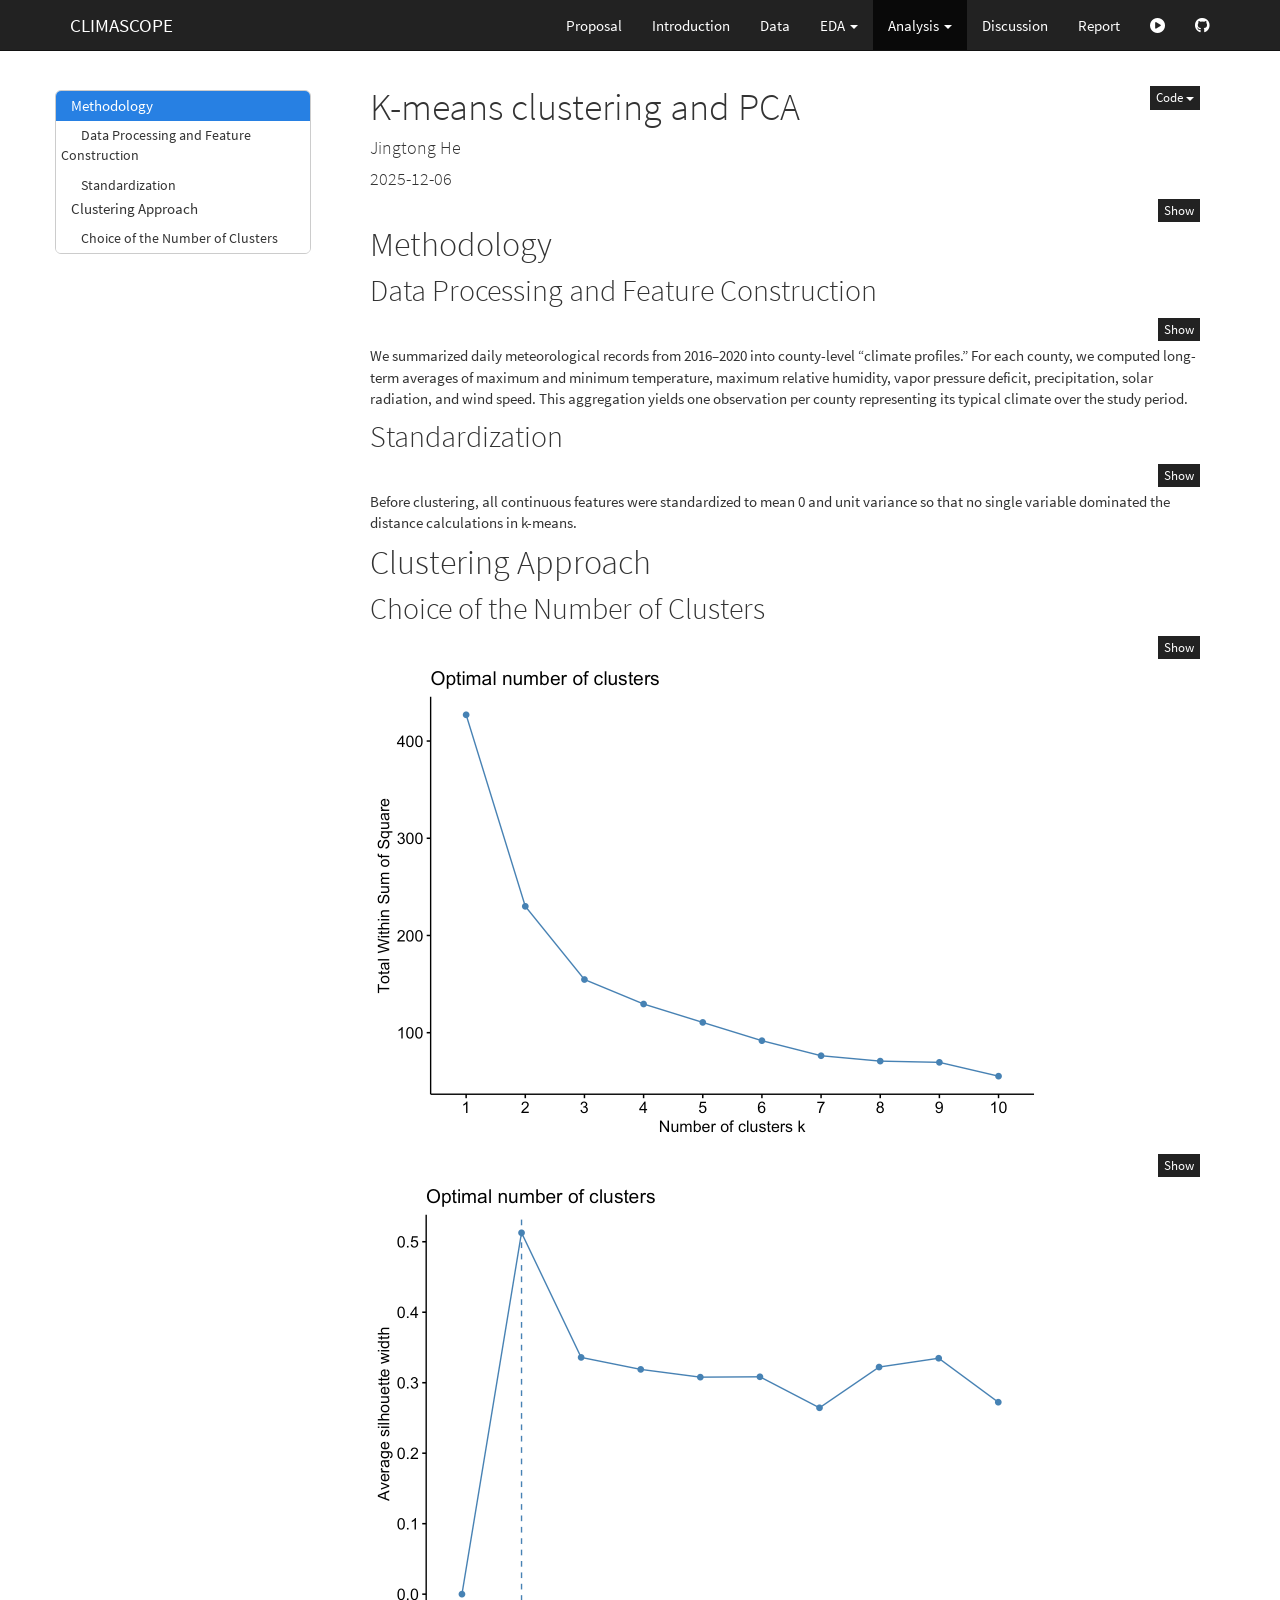
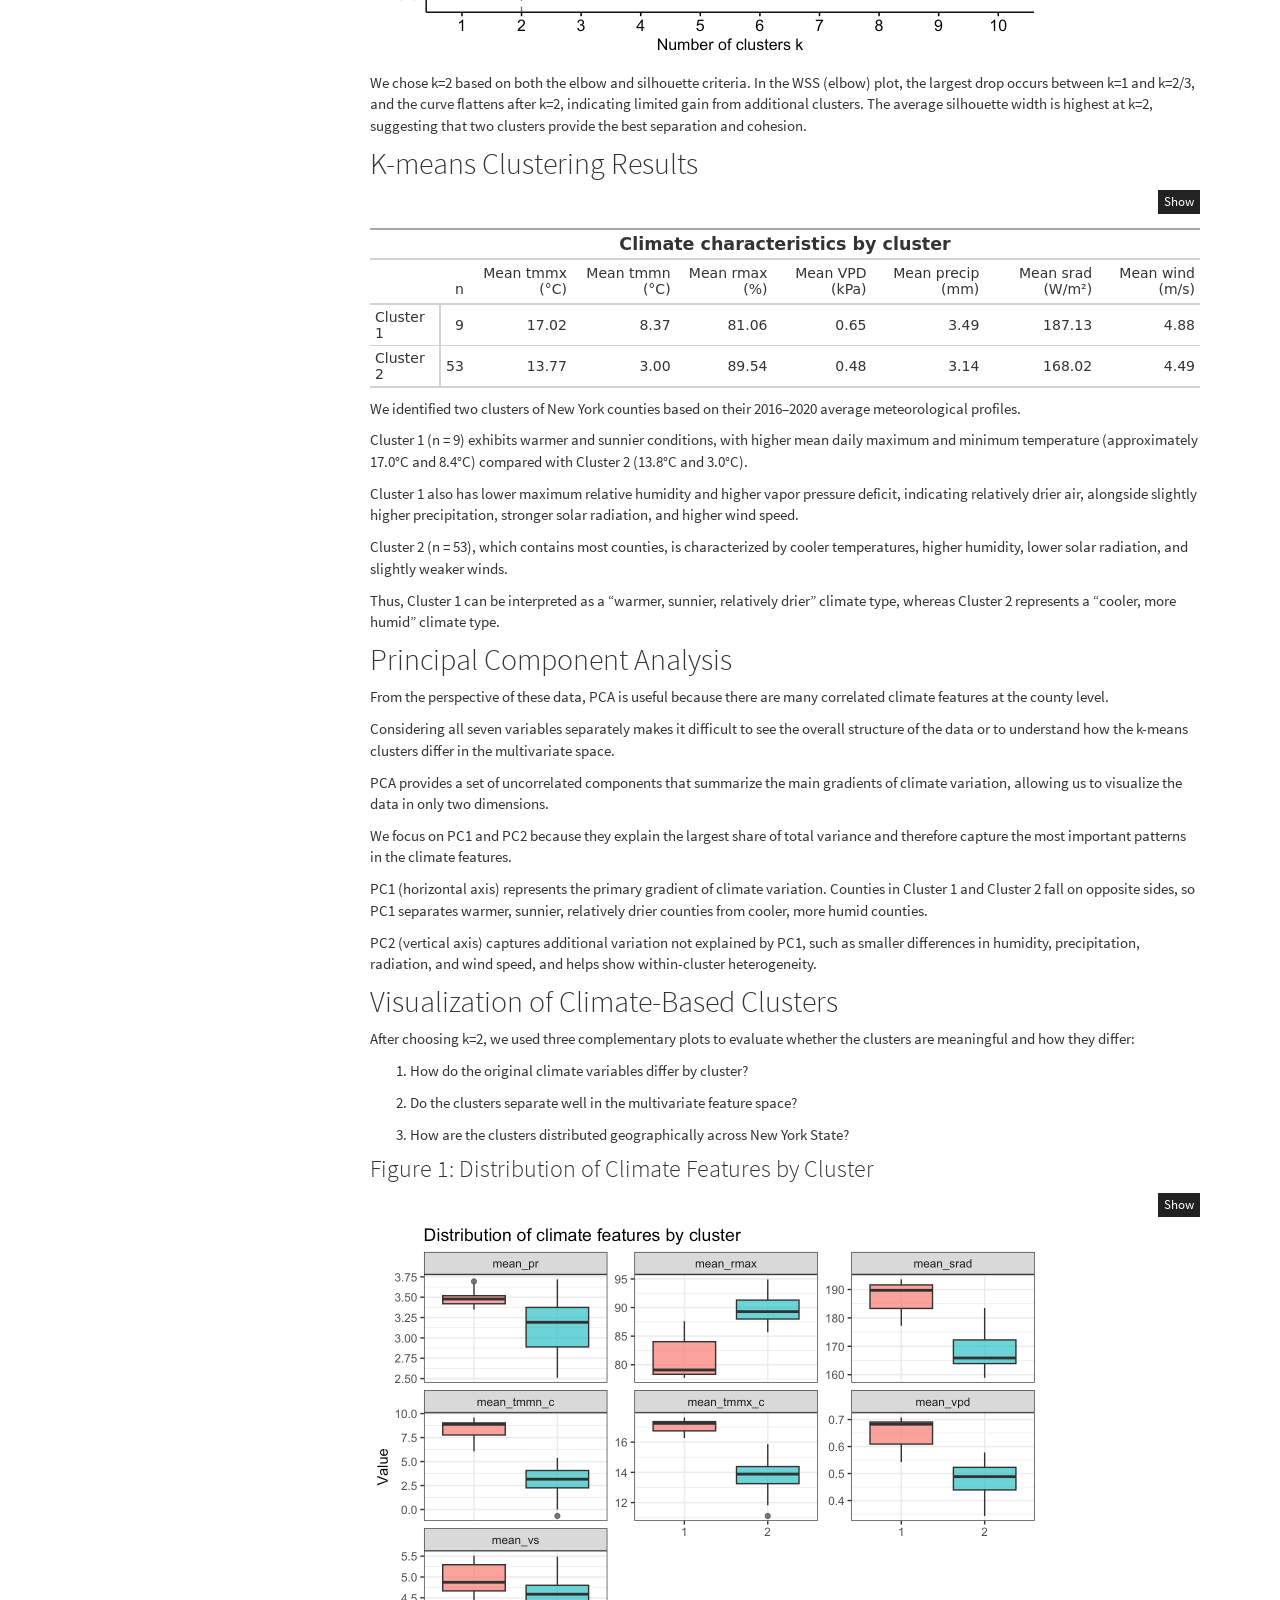
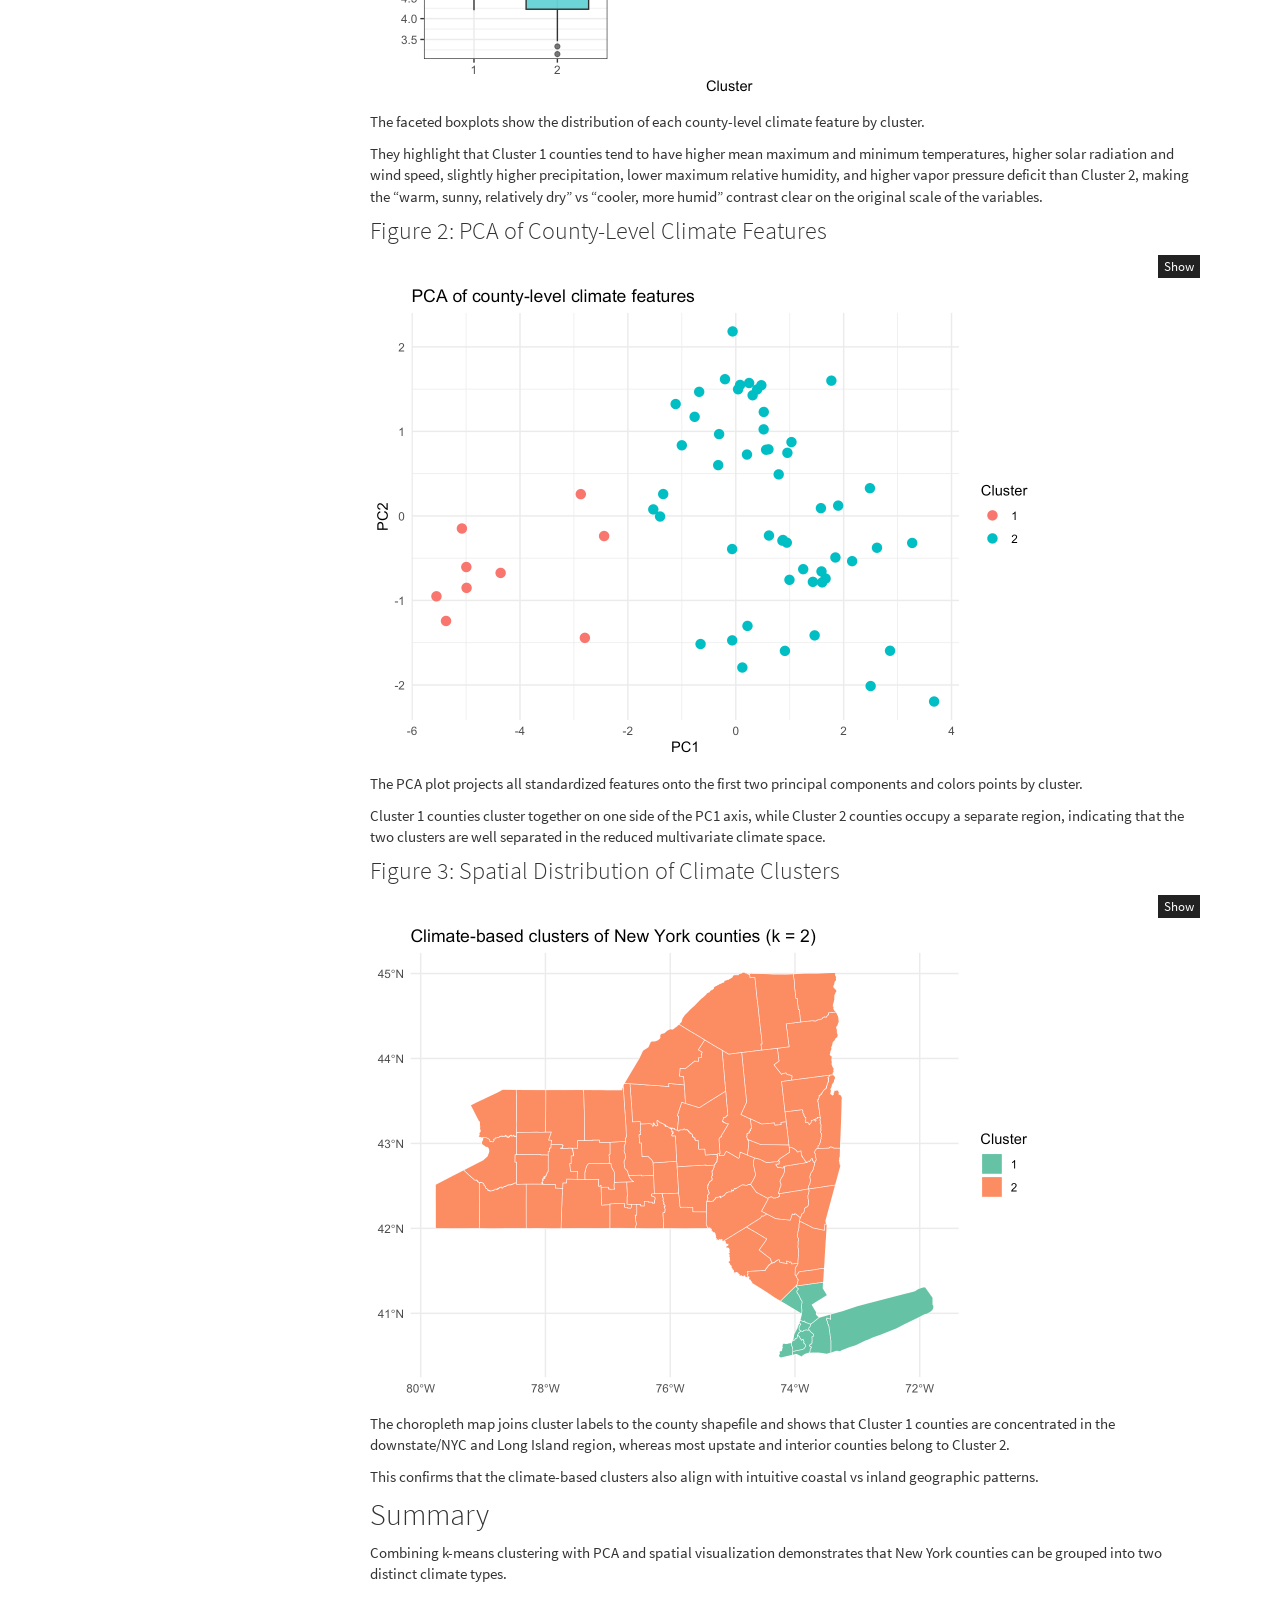
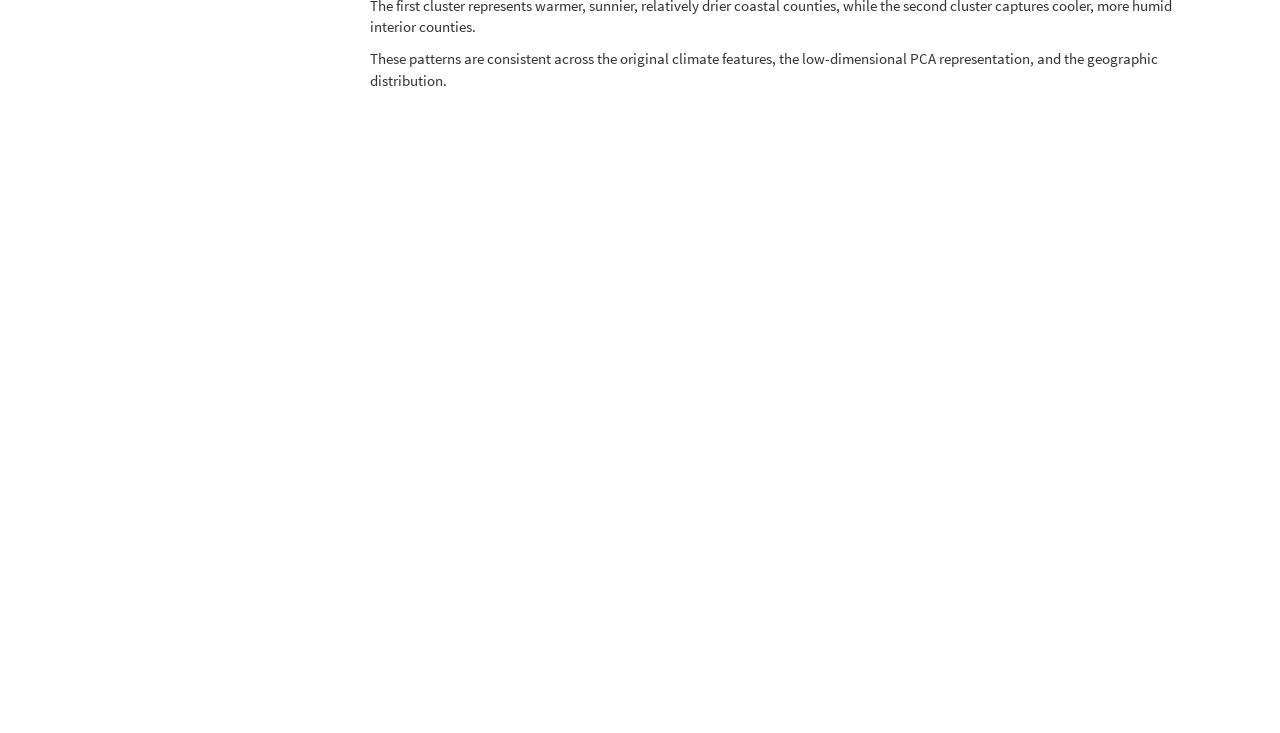
==== commit aac38801: "rerender" ====
--- a/cluster.html
+++ b/cluster.html
@@ -330,7 +330,7 @@
       </ul>
       <ul class="nav navbar-nav navbar-right">
         <li>
-  <a href="meteor.html">Proposal</a>
+  <a href="Proposal.html">Proposal</a>
 </li>
 <li>
   <a href="Introduction.html">Introduction</a>
@@ -372,10 +372,10 @@
   <a href="discussion.html">Discussion</a>
 </li>
 <li>
-  <a href="report.html">Report</a>
+  <a href="Report.html">Report</a>
 </li>
 <li>
-  <a href="screencast.html">
+  <a href="https://youtu.be/BQuubPFnTsk">
     <span class="fa fa-play-circle"></span>
      
   </a>
